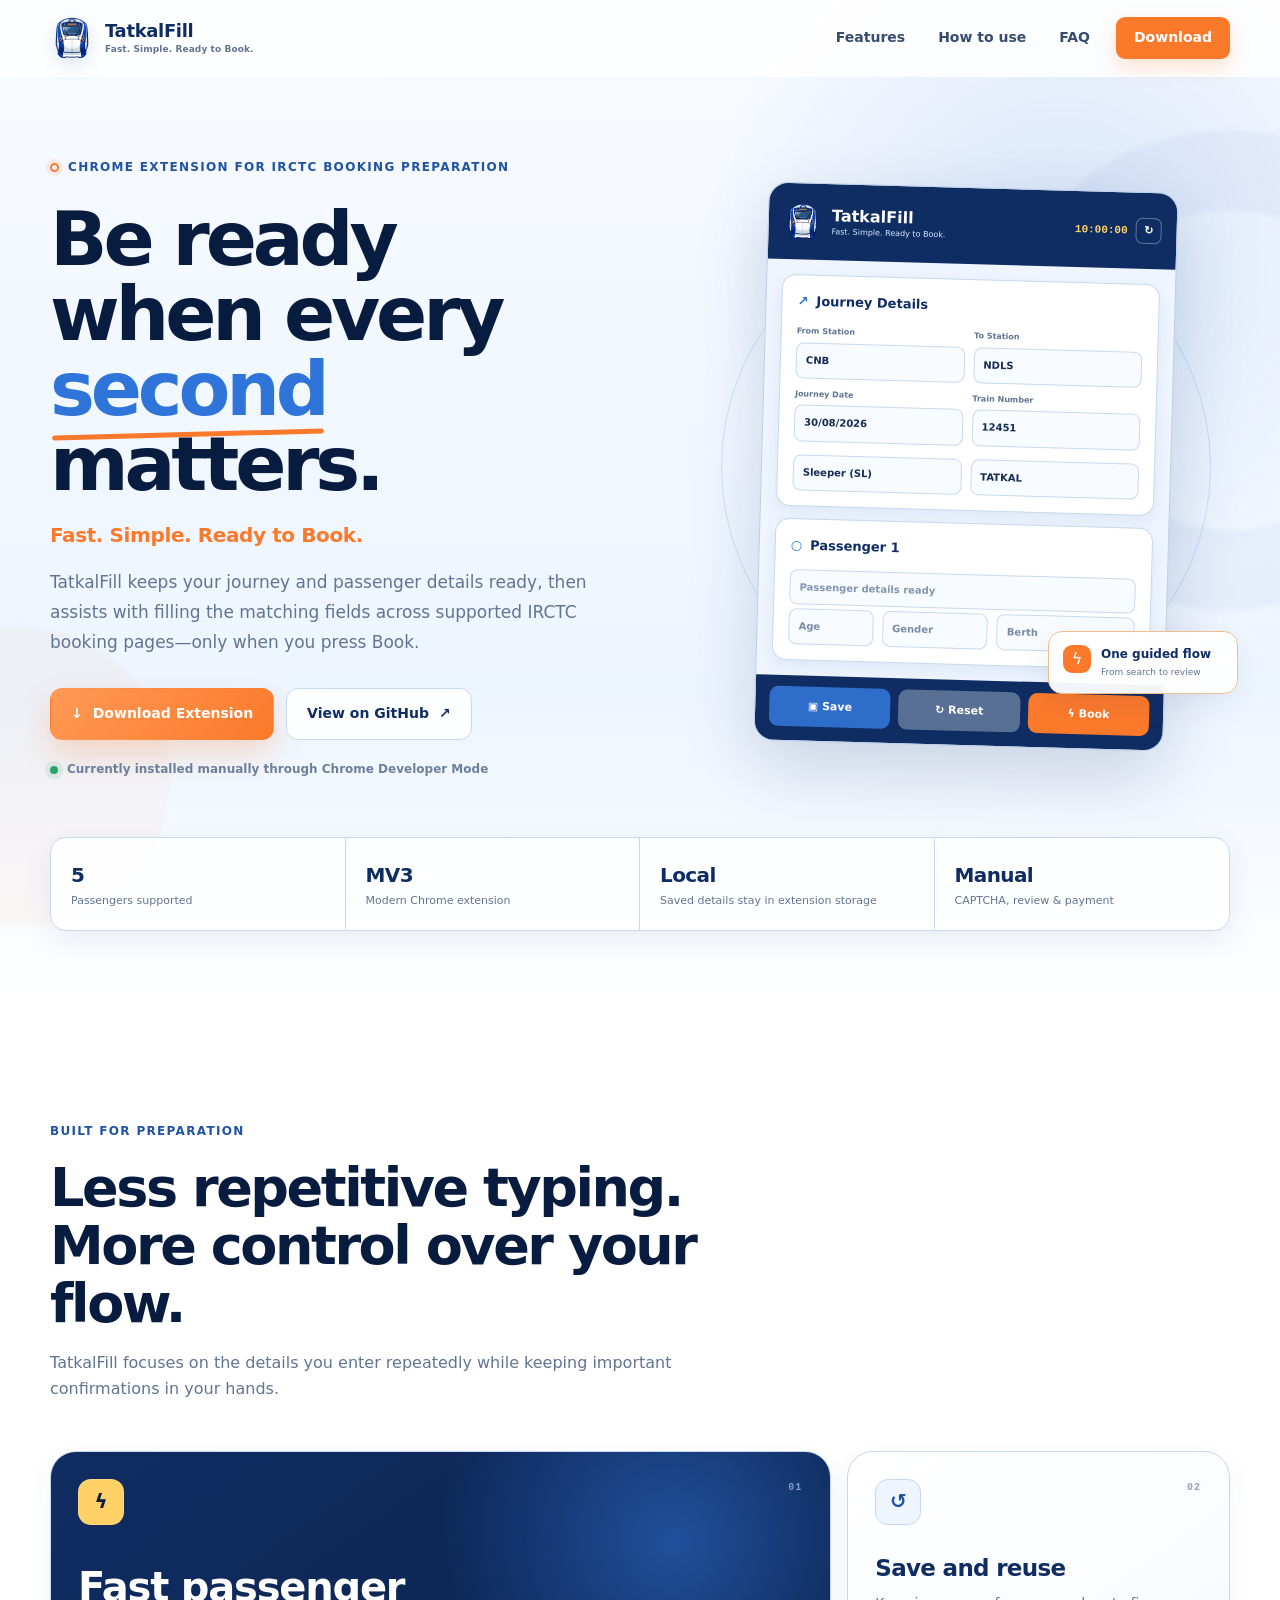
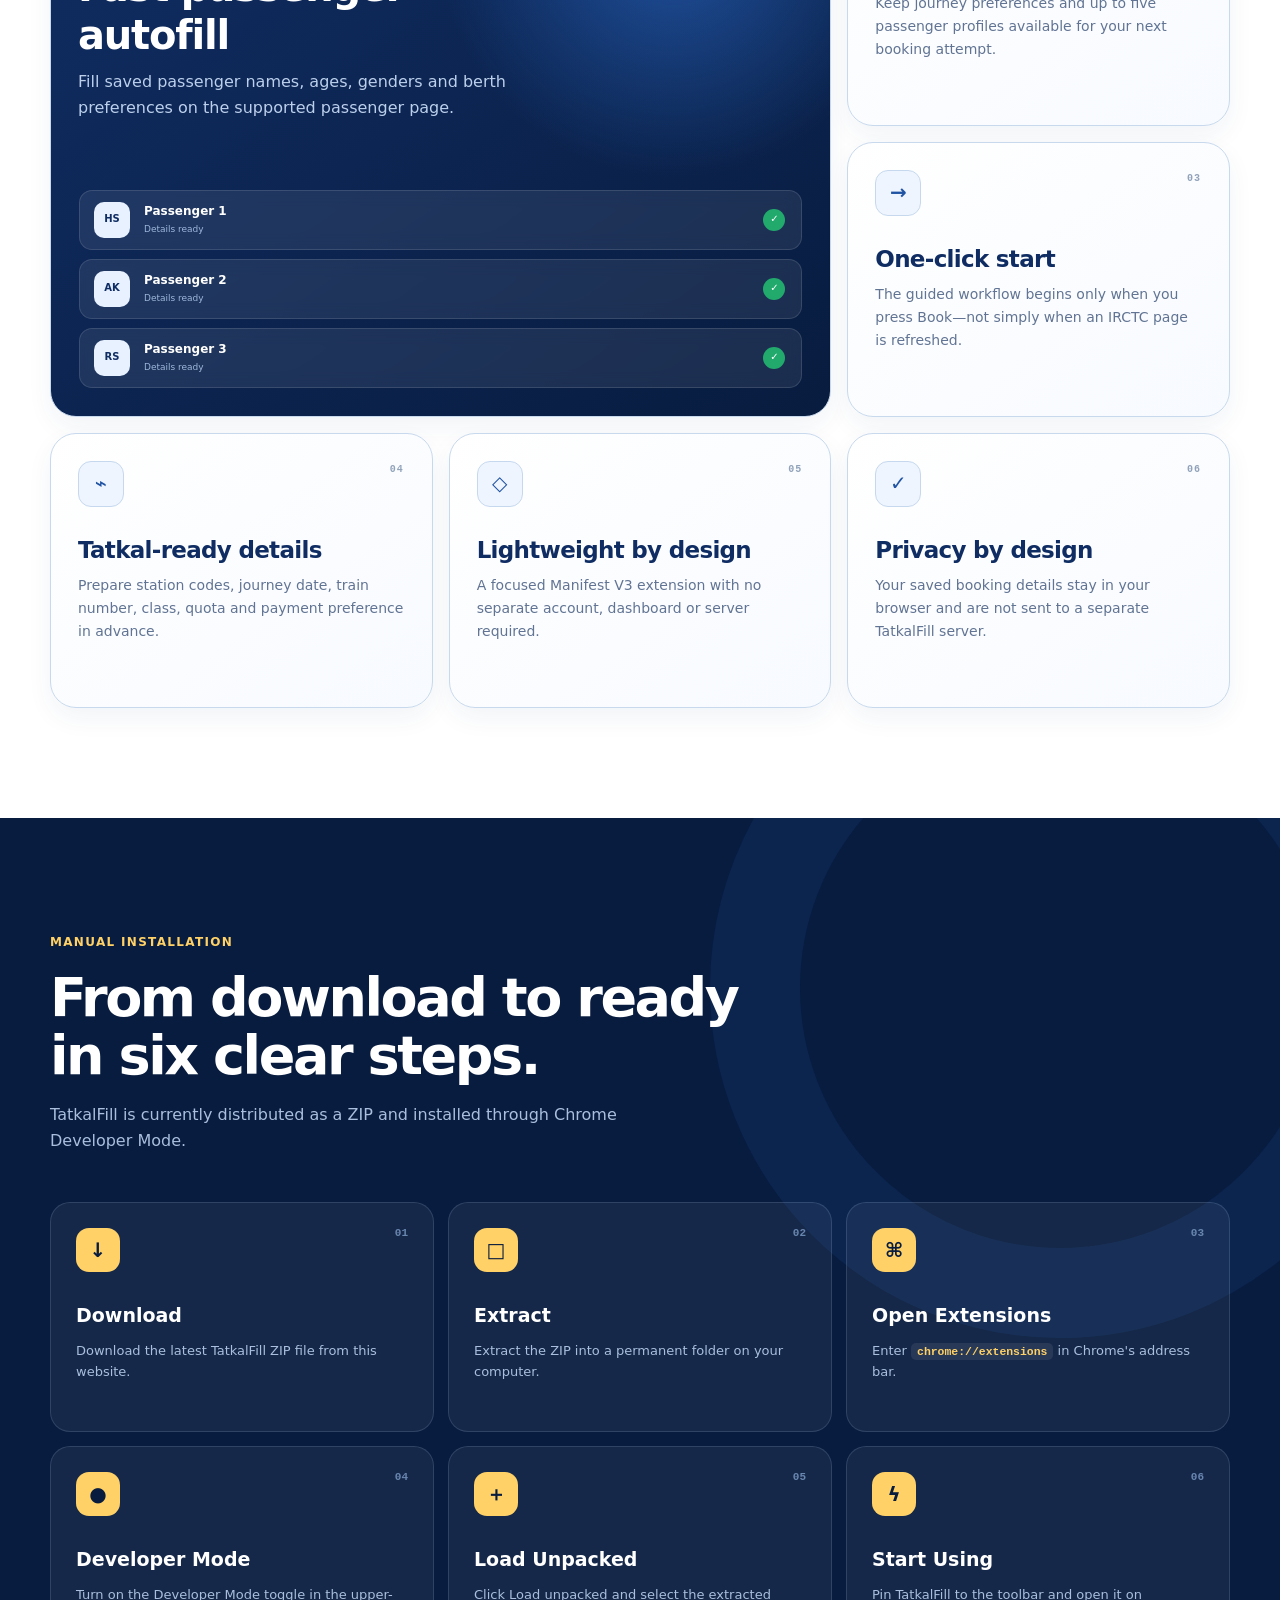
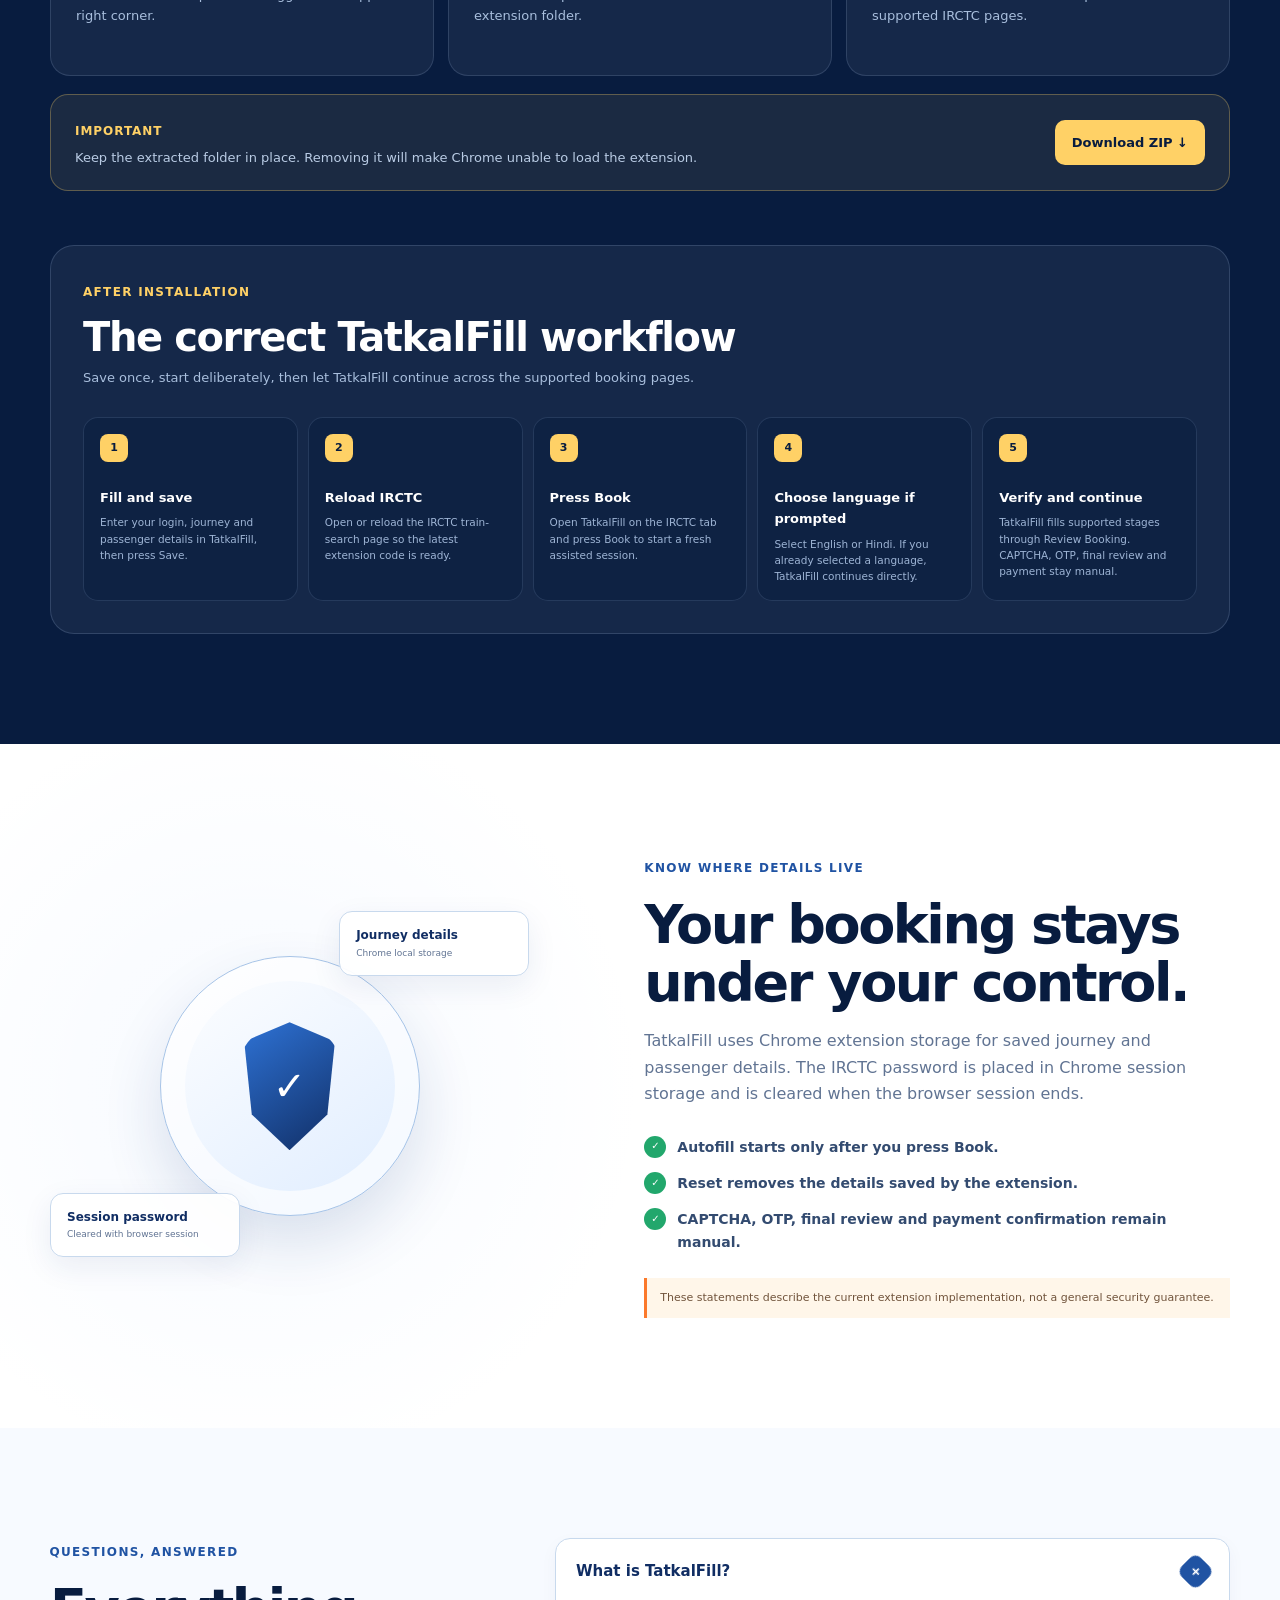
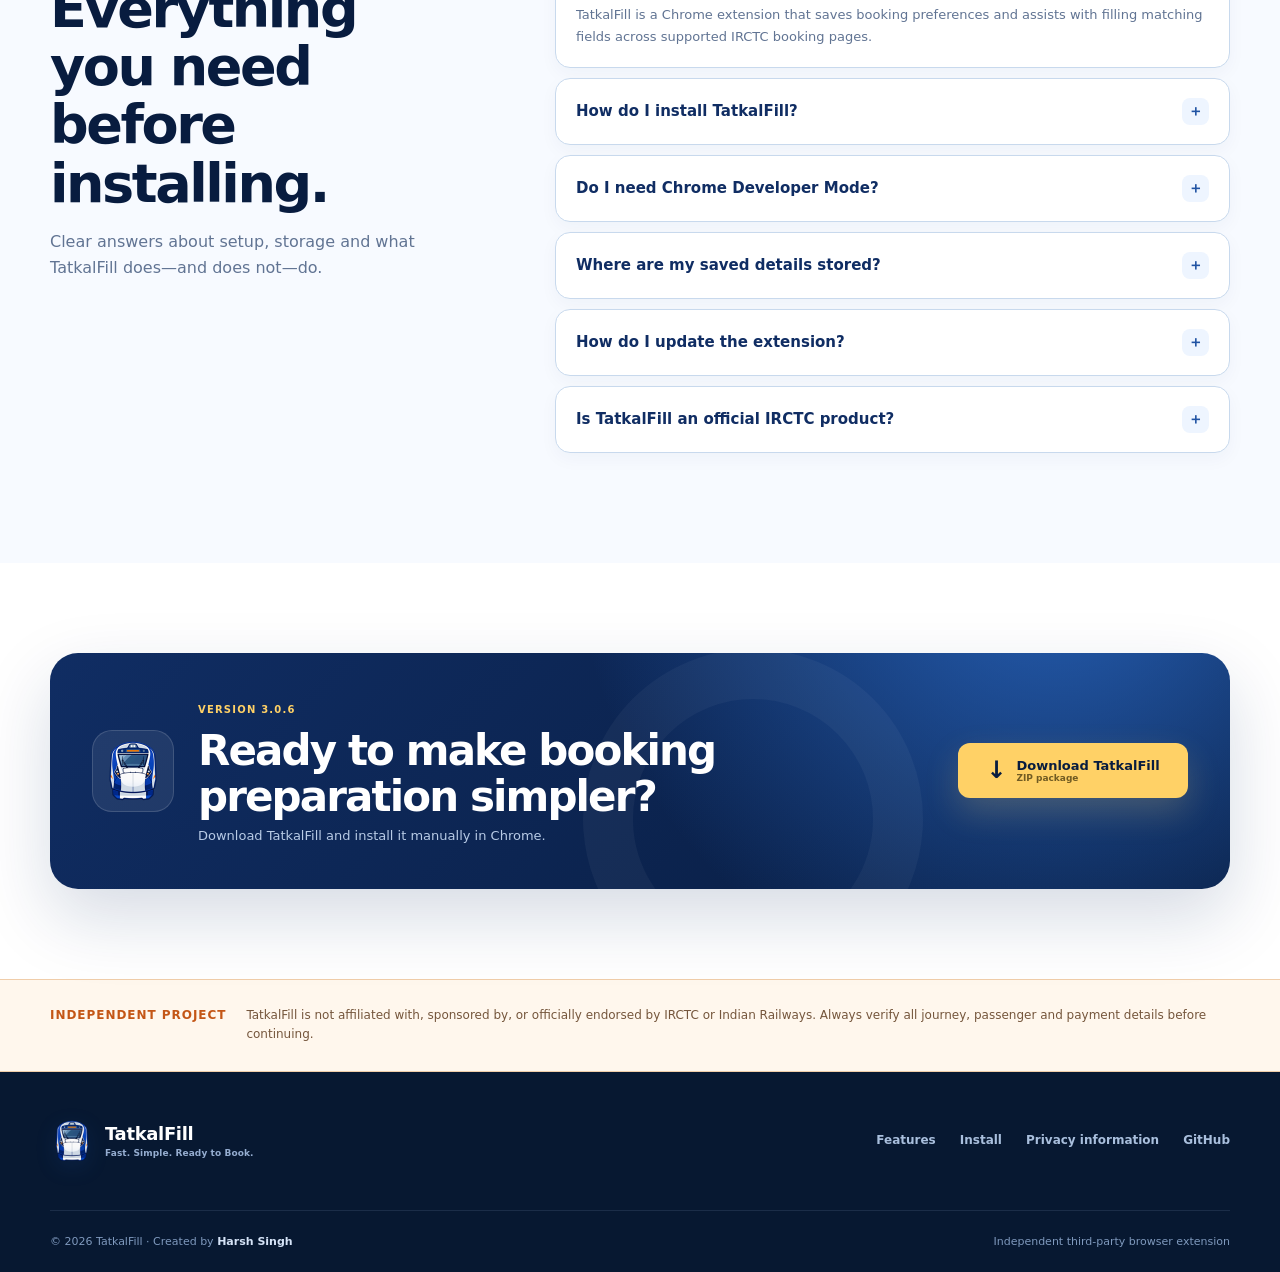
==== website/index.html @ 5751bbc4 "feat: add privacy feature card" ====
<!doctype html>
<html lang="en">
  <head>
    <meta charset="UTF-8" />
    <meta name="viewport" content="width=device-width, initial-scale=1" />
    <meta name="theme-color" content="#17366f" />
    <meta
      name="description"
      content="TatkalFill helps you save and autofill IRCTC journey and passenger details through a guided browser workflow."
    />
    <meta property="og:title" content="TatkalFill — Fast. Simple. Ready to Book." />
    <meta
      property="og:description"
      content="A lightweight Chrome extension for faster IRCTC Tatkal booking preparation."
    />
    <meta property="og:type" content="website" />
    <title>TatkalFill — Fast. Simple. Ready to Book.</title>
    <link rel="icon" type="image/png" href="./images/logo.png" />
    <script>document.documentElement.classList.add("js");</script>
    <link rel="stylesheet" href="./css/style.css" />
    <script src="./js/script.js" defer></script>
  </head>
  <body>
    <a class="skip-link" href="#main-content">Skip to content</a>

    <header class="site-header" data-header>
      <div class="container nav-shell">
        <a class="brand" href="#top" aria-label="TatkalFill home">
          <img src="./images/logo.png" alt="" width="44" height="44" />
          <span class="brand-copy">
            <strong>TatkalFill</strong>
            <small>Fast. Simple. Ready to Book.</small>
          </span>
        </a>

        <button
          class="menu-toggle"
          type="button"
          aria-label="Open navigation"
          aria-expanded="false"
          aria-controls="primary-nav"
          data-menu-toggle
        >
          <span></span><span></span><span></span>
        </button>

        <nav id="primary-nav" class="primary-nav" aria-label="Primary navigation" data-nav>
          <a href="#features">Features</a>
          <a href="#how-to-use">How to use</a>
          <a href="#faq">FAQ</a>
          <a class="nav-download" href="./downloads/TatkalFill.zip" download>Download</a>
        </nav>
      </div>
    </header>

    <main id="main-content">
      <section class="hero" id="top">
        <div class="hero-glow hero-glow-one" aria-hidden="true"></div>
        <div class="hero-glow hero-glow-two" aria-hidden="true"></div>
        <div class="container hero-grid">
          <div class="hero-copy reveal">
            <div class="eyebrow"><span></span> Chrome extension for IRCTC booking preparation</div>
            <h1>Be ready when every <em>second</em> matters.</h1>
            <p class="hero-tagline">Fast. Simple. Ready to Book.</p>
            <p class="hero-description">
              TatkalFill keeps your journey and passenger details ready, then assists with filling the
              matching fields across supported IRCTC booking pages—only when you press Book.
            </p>
            <div class="hero-actions">
              <a class="button button-primary" href="./downloads/TatkalFill.zip" download>
                <span aria-hidden="true">↓</span> Download Extension
              </a>
              <a
                class="button button-secondary"
                href="https://github.com/harsh-hsy/tatkalfill"
                target="_blank"
                rel="noopener noreferrer"
              >
                View on GitHub <span aria-hidden="true">↗</span>
              </a>
            </div>
            <div class="hero-note">
              <span class="status-dot" aria-hidden="true"></span>
              Currently installed manually through Chrome Developer Mode
            </div>
          </div>

          <div class="product-stage reveal reveal-delay" aria-label="TatkalFill extension preview">
            <div class="orbit orbit-one" aria-hidden="true"></div>
            <div class="orbit orbit-two" aria-hidden="true"></div>
            <div class="extension-window">
              <div class="extension-topbar">
                <div class="extension-brand">
                  <img src="./images/logo.png" alt="" width="38" height="38" />
                  <span><strong>TatkalFill</strong><small>Fast. Simple. Ready to Book.</small></span>
                </div>
                <div class="extension-time">10:00:00 <span>↻</span></div>
              </div>
              <div class="extension-body">
                <div class="preview-card">
                  <div class="preview-heading"><span>↗</span> Journey Details</div>
                  <div class="preview-grid">
                    <label>From Station <b>CNB</b></label>
                    <label>To Station <b>NDLS</b></label>
                    <label>Journey Date <b>30/08/2026</b></label>
                    <label>Train Number <b>12451</b></label>
                  </div>
                  <div class="preview-pills"><span>Sleeper (SL)</span><span>TATKAL</span></div>
                </div>
                <div class="preview-card passenger-preview">
                  <div class="preview-heading"><span>○</span> Passenger 1</div>
                  <div class="passenger-name">Passenger details ready</div>
                  <div class="passenger-options"><span>Age</span><span>Gender</span><span>Berth</span></div>
                </div>
              </div>
              <div class="extension-footer">
                <button type="button" tabindex="-1">▣ Save</button>
                <button type="button" tabindex="-1">↻ Reset</button>
                <button class="book-preview" type="button" tabindex="-1">ϟ Book</button>
              </div>
            </div>
            <div class="speed-chip"><span>ϟ</span><strong>One guided flow</strong><small>From search to review</small></div>
          </div>
        </div>

        <div class="container trust-row reveal" aria-label="Product highlights">
          <div><strong>5</strong><span>Passengers supported</span></div>
          <div><strong>MV3</strong><span>Modern Chrome extension</span></div>
          <div><strong>Local</strong><span>Saved details stay in extension storage</span></div>
          <div><strong>Manual</strong><span>CAPTCHA, review &amp; payment</span></div>
        </div>
      </section>

      <section class="section features" id="features">
        <div class="container">
          <div class="section-heading reveal">
            <span class="section-kicker">Built for preparation</span>
            <h2>Less repetitive typing.<br />More control over your flow.</h2>
            <p>TatkalFill focuses on the details you enter repeatedly while keeping important confirmations in your hands.</p>
          </div>

          <div class="feature-grid">
            <article class="feature-card feature-card-large reveal">
              <div class="feature-icon">ϟ</div>
              <span class="feature-number">01</span>
              <h3>Fast passenger autofill</h3>
              <p>Fill saved passenger names, ages, genders and berth preferences on the supported passenger page.</p>
              <div class="passenger-stack" aria-hidden="true">
                <div><span>HS</span><p><b>Passenger 1</b><small>Details ready</small></p><i>✓</i></div>
                <div><span>AK</span><p><b>Passenger 2</b><small>Details ready</small></p><i>✓</i></div>
                <div><span>RS</span><p><b>Passenger 3</b><small>Details ready</small></p><i>✓</i></div>
              </div>
            </article>

            <article class="feature-card reveal">
              <div class="feature-icon">↺</div>
              <span class="feature-number">02</span>
              <h3>Save and reuse</h3>
              <p>Keep journey preferences and up to five passenger profiles available for your next booking attempt.</p>
            </article>

            <article class="feature-card reveal">
              <div class="feature-icon">→</div>
              <span class="feature-number">03</span>
              <h3>One-click start</h3>
              <p>The guided workflow begins only when you press Book—not simply when an IRCTC page is refreshed.</p>
            </article>

            <article class="feature-card reveal">
              <div class="feature-icon">⌁</div>
              <span class="feature-number">04</span>
              <h3>Tatkal-ready details</h3>
              <p>Prepare station codes, journey date, train number, class, quota and payment preference in advance.</p>
            </article>

            <article class="feature-card reveal">
              <div class="feature-icon">◇</div>
              <span class="feature-number">05</span>
              <h3>Lightweight by design</h3>
              <p>A focused Manifest V3 extension with no separate account, dashboard or server required.</p>
            </article>

            <article class="feature-card reveal">
              <div class="feature-icon">✓</div>
              <span class="feature-number">06</span>
              <h3>Privacy by design</h3>
              <p>Your saved booking details stay in your browser and are not sent to a separate TatkalFill server.</p>
            </article>
          </div>
        </div>
      </section>

      <section class="section steps-section" id="how-to-use">
        <div class="container">
          <div class="section-heading section-heading-light reveal">
            <span class="section-kicker">Manual installation</span>
            <h2>From download to ready<br />in six clear steps.</h2>
            <p>TatkalFill is currently distributed as a ZIP and installed through Chrome Developer Mode.</p>
          </div>

          <ol class="steps-grid">
            <li class="step-card reveal">
              <span>01</span><div class="step-symbol">↓</div><h3>Download</h3>
              <p>Download the latest TatkalFill ZIP file from this website.</p>
            </li>
            <li class="step-card reveal">
              <span>02</span><div class="step-symbol">□</div><h3>Extract</h3>
              <p>Extract the ZIP into a permanent folder on your computer.</p>
            </li>
            <li class="step-card reveal">
              <span>03</span><div class="step-symbol">⌘</div><h3>Open Extensions</h3>
              <p>Enter <code>chrome://extensions</code> in Chrome's address bar.</p>
            </li>
            <li class="step-card reveal">
              <span>04</span><div class="step-symbol">●</div><h3>Developer Mode</h3>
              <p>Turn on the Developer Mode toggle in the upper-right corner.</p>
            </li>
            <li class="step-card reveal">
              <span>05</span><div class="step-symbol">＋</div><h3>Load Unpacked</h3>
              <p>Click Load unpacked and select the extracted extension folder.</p>
            </li>
            <li class="step-card reveal">
              <span>06</span><div class="step-symbol">ϟ</div><h3>Start Using</h3>
              <p>Pin TatkalFill to the toolbar and open it on supported IRCTC pages.</p>
            </li>
          </ol>

          <div class="install-callout reveal">
            <div><strong>Important</strong><p>Keep the extracted folder in place. Removing it will make Chrome unable to load the extension.</p></div>
            <a href="./downloads/TatkalFill.zip" download>Download ZIP <span>↓</span></a>
          </div>

          <div class="use-workflow reveal">
            <div class="use-workflow-heading">
              <span class="section-kicker">After installation</span>
              <h3>The correct TatkalFill workflow</h3>
              <p>Save once, start deliberately, then let TatkalFill continue across the supported booking pages.</p>
            </div>
            <ol>
              <li><span>1</span><div><b>Fill and save</b><p>Enter your login, journey and passenger details in TatkalFill, then press Save.</p></div></li>
              <li><span>2</span><div><b>Reload IRCTC</b><p>Open or reload the IRCTC train-search page so the latest extension code is ready.</p></div></li>
              <li><span>3</span><div><b>Press Book</b><p>Open TatkalFill on the IRCTC tab and press Book to start a fresh assisted session.</p></div></li>
              <li><span>4</span><div><b>Choose language if prompted</b><p>Select English or Hindi. If you already selected a language, TatkalFill continues directly.</p></div></li>
              <li><span>5</span><div><b>Verify and continue</b><p>TatkalFill fills supported stages through Review Booking. CAPTCHA, OTP, final review and payment stay manual.</p></div></li>
            </ol>
          </div>
        </div>
      </section>

      <section class="section control-section" id="privacy">
        <div class="container control-grid">
          <div class="control-visual reveal" aria-hidden="true">
            <div class="shield-ring"><span>✓</span></div>
            <div class="storage-card storage-card-one"><b>Journey details</b><small>Chrome local storage</small></div>
            <div class="storage-card storage-card-two"><b>Session password</b><small>Cleared with browser session</small></div>
          </div>
          <div class="control-copy reveal">
            <span class="section-kicker">Know where details live</span>
            <h2>Your booking stays under your control.</h2>
            <p>
              TatkalFill uses Chrome extension storage for saved journey and passenger details. The IRCTC password is
              placed in Chrome session storage and is cleared when the browser session ends.
            </p>
            <ul>
              <li><span>✓</span> Autofill starts only after you press Book.</li>
              <li><span>✓</span> Reset removes the details saved by the extension.</li>
              <li><span>✓</span> CAPTCHA, OTP, final review and payment confirmation remain manual.</li>
            </ul>
            <p class="implementation-note">These statements describe the current extension implementation, not a general security guarantee.</p>
          </div>
        </div>
      </section>

      <section class="section faq-section" id="faq">
        <div class="container faq-grid">
          <div class="section-heading reveal">
            <span class="section-kicker">Questions, answered</span>
            <h2>Everything you need before installing.</h2>
            <p>Clear answers about setup, storage and what TatkalFill does—and does not—do.</p>
          </div>

          <div class="faq-list reveal">
            <details open>
              <summary>What is TatkalFill?<span>＋</span></summary>
              <p>TatkalFill is a Chrome extension that saves booking preferences and assists with filling matching fields across supported IRCTC booking pages.</p>
            </details>
            <details>
              <summary>How do I install TatkalFill?<span>＋</span></summary>
              <p>Download and extract the ZIP, open <code>chrome://extensions</code>, enable Developer Mode, choose Load unpacked and select the extracted extension folder.</p>
            </details>
            <details>
              <summary>Do I need Chrome Developer Mode?<span>＋</span></summary>
              <p>Yes. This release is installed manually and currently requires Chrome Developer Mode.</p>
            </details>
            <details>
              <summary>Where are my saved details stored?<span>＋</span></summary>
              <p>Journey and passenger information is saved using Chrome's local extension storage. The password is kept in Chrome session storage and cleared when the browser session ends.</p>
            </details>
            <details>
              <summary>How do I update the extension?<span>＋</span></summary>
              <p>Download and extract the newest ZIP over a fresh folder, then use the Reload button for TatkalFill on <code>chrome://extensions</code>. Confirm your saved details before booking.</p>
            </details>
            <details>
              <summary>Is TatkalFill an official IRCTC product?<span>＋</span></summary>
              <p>No. TatkalFill is an independent third-party extension and is not affiliated with or officially endorsed by IRCTC.</p>
            </details>
          </div>
        </div>
      </section>

      <section class="download-section" id="download">
        <div class="container download-card reveal">
          <div class="download-copy">
            <img src="./images/logo.png" alt="TatkalFill train icon" width="72" height="72" />
            <div><span>Version 3.0.6</span><h2>Ready to make booking preparation simpler?</h2><p>Download TatkalFill and install it manually in Chrome.</p></div>
          </div>
          <a class="button button-download" href="./downloads/TatkalFill.zip" download>
            <span aria-hidden="true">↓</span><span><b>Download TatkalFill</b><small>ZIP package</small></span>
          </a>
        </div>
      </section>

      <section class="disclaimer" aria-label="Product disclaimer">
        <div class="container">
          <strong>Independent project</strong>
          <p>TatkalFill is not affiliated with, sponsored by, or officially endorsed by IRCTC or Indian Railways. Always verify all journey, passenger and payment details before continuing.</p>
        </div>
      </section>
    </main>

    <footer class="site-footer">
      <div class="container footer-main">
        <a class="brand footer-brand" href="#top" aria-label="TatkalFill home">
          <img src="./images/logo.png" alt="" width="42" height="42" />
          <span class="brand-copy"><strong>TatkalFill</strong><small>Fast. Simple. Ready to Book.</small></span>
        </a>
        <nav aria-label="Footer navigation">
          <a href="#features">Features</a>
          <a href="#how-to-use">Install</a>
          <a href="#privacy">Privacy information</a>
          <a href="https://github.com/harsh-hsy/tatkalfill" target="_blank" rel="noopener noreferrer">GitHub</a>
        </nav>
      </div>
      <div class="container footer-bottom">
        <p>© <span data-year>2026</span> TatkalFill · Created by <a href="https://harsh-hsy.onrender.com/" target="_blank" rel="noopener noreferrer">Harsh Singh</a></p>
        <p>Independent third-party browser extension</p>
      </div>
    </footer>
  </body>
</html>
---- website/css/style.css ----
:root {
  color-scheme: light;
  --navy: #102d63;
  --navy-deep: #081c3f;
  --blue: #2053a3;
  --blue-bright: #2f74d8;
  --sky: #eef5ff;
  --sky-strong: #dcecff;
  --orange: #fb792b;
  --orange-light: #ff9a55;
  --gold: #ffd166;
  --ink: #142b52;
  --muted: #617493;
  --line: #c8d9ed;
  --white: #fff;
  --surface: #f7faff;
  --shadow-sm: 0 10px 30px rgba(20, 54, 111, 0.08);
  --shadow-lg: 0 28px 70px rgba(13, 43, 96, 0.17);
  --radius-md: 16px;
  --radius-lg: 26px;
  --container: 1180px;
}

* {
  box-sizing: border-box;
}

html {
  scroll-behavior: smooth;
}

body {
  margin: 0;
  color: var(--ink);
  background: var(--white);
  font-family: Inter, ui-sans-serif, system-ui, -apple-system, BlinkMacSystemFont, "Segoe UI", sans-serif;
  font-size: 16px;
  line-height: 1.65;
  -webkit-font-smoothing: antialiased;
}

body.menu-open {
  overflow: hidden;
}

img {
  display: block;
  max-width: 100%;
}

a {
  color: inherit;
  text-decoration: none;
}

button,
a {
  -webkit-tap-highlight-color: transparent;
}

button,
input,
select {
  font: inherit;
}

.container {
  width: min(calc(100% - 40px), var(--container));
  margin-inline: auto;
}

.skip-link {
  position: fixed;
  top: 10px;
  left: 10px;
  z-index: 999;
  padding: 10px 14px;
  border-radius: 8px;
  color: var(--white);
  background: var(--navy);
  transform: translateY(-160%);
}

.skip-link:focus {
  transform: translateY(0);
}

.site-header {
  position: fixed;
  inset: 0 0 auto;
  z-index: 50;
  border-bottom: 1px solid transparent;
  background: rgba(255, 255, 255, 0.86);
  backdrop-filter: blur(18px);
  transition: border-color 180ms ease, box-shadow 180ms ease, background 180ms ease;
}

.site-header.scrolled {
  border-color: rgba(196, 214, 236, 0.85);
  background: rgba(255, 255, 255, 0.96);
  box-shadow: 0 8px 28px rgba(13, 43, 96, 0.08);
}

.nav-shell {
  min-height: 76px;
  display: flex;
  align-items: center;
  justify-content: space-between;
  gap: 30px;
}

.brand {
  display: inline-flex;
  align-items: center;
  gap: 11px;
  min-width: 0;
}

.brand img {
  width: 44px;
  height: 44px;
  object-fit: contain;
  filter: drop-shadow(0 6px 10px rgba(26, 82, 165, 0.16));
}

.brand-copy {
  display: grid;
  line-height: 1.1;
}

.brand-copy strong {
  color: var(--navy);
  font-size: 18px;
  letter-spacing: -0.35px;
}

.brand-copy small {
  margin-top: 5px;
  color: var(--muted);
  font-size: 9px;
  font-weight: 650;
  letter-spacing: 0.1px;
}

.primary-nav {
  display: flex;
  align-items: center;
  gap: 7px;
}

.primary-nav a {
  padding: 9px 13px;
  border-radius: 9px;
  color: #354c70;
  font-size: 14px;
  font-weight: 650;
  transition: color 160ms ease, background 160ms ease, transform 160ms ease;
}

.primary-nav a:hover,
.primary-nav a:focus-visible {
  color: var(--blue);
  background: var(--sky);
}

.primary-nav .nav-download {
  margin-left: 6px;
  padding-inline: 18px;
  color: var(--white);
  background: var(--orange);
  box-shadow: 0 8px 20px rgba(251, 121, 43, 0.22);
}

.primary-nav .nav-download:hover,
.primary-nav .nav-download:focus-visible {
  color: var(--white);
  background: #ef6d1d;
  transform: translateY(-1px);
}

.menu-toggle {
  display: none;
  width: 42px;
  height: 42px;
  padding: 0;
  border: 1px solid var(--line);
  border-radius: 10px;
  background: var(--white);
  cursor: pointer;
}

.menu-toggle span {
  display: block;
  width: 18px;
  height: 2px;
  margin: 4px auto;
  border-radius: 3px;
  background: var(--navy);
  transition: transform 180ms ease, opacity 180ms ease;
}

.hero {
  position: relative;
  overflow: hidden;
  padding: 154px 0 76px;
  background:
    radial-gradient(circle at 83% 24%, rgba(47, 116, 216, 0.15), transparent 27%),
    linear-gradient(180deg, #f8fbff 0%, #edf5ff 69%, #fff 100%);
}

.hero::before {
  content: "";
  position: absolute;
  inset: 76px 0 auto;
  height: 1px;
  background: linear-gradient(90deg, transparent, rgba(47, 116, 216, 0.2), transparent);
}

.hero-glow {
  position: absolute;
  border-radius: 50%;
  pointer-events: none;
  filter: blur(2px);
}

.hero-glow-one {
  top: 130px;
  right: -190px;
  width: 480px;
  height: 480px;
  border: 80px solid rgba(32, 83, 163, 0.045);
}

.hero-glow-two {
  left: -130px;
  bottom: 80px;
  width: 300px;
  height: 300px;
  background: rgba(251, 121, 43, 0.045);
}

.hero-grid {
  position: relative;
  z-index: 2;
  display: grid;
  grid-template-columns: minmax(0, 1.02fr) minmax(410px, 0.98fr);
  align-items: center;
  gap: clamp(54px, 8vw, 104px);
}

.eyebrow,
.section-kicker {
  display: inline-flex;
  align-items: center;
  gap: 9px;
  color: var(--blue);
  font-size: 12px;
  font-weight: 800;
  letter-spacing: 0.11em;
  text-transform: uppercase;
}

.eyebrow span {
  width: 9px;
  height: 9px;
  border: 2px solid var(--orange);
  border-radius: 50%;
  box-shadow: 0 0 0 4px rgba(251, 121, 43, 0.12);
}

.hero h1 {
  max-width: 680px;
  margin: 22px 0 8px;
  color: var(--navy-deep);
  font-size: clamp(48px, 5.9vw, 76px);
  line-height: 0.99;
  letter-spacing: -0.055em;
}

.hero h1 em {
  position: relative;
  color: var(--blue-bright);
  font-style: normal;
}

.hero h1 em::after {
  content: "";
  position: absolute;
  right: 2px;
  bottom: -4px;
  left: 2px;
  height: 5px;
  border-radius: 10px;
  background: var(--orange);
  transform: rotate(-1.5deg);
}

.hero-tagline {
  margin: 18px 0 0;
  color: var(--orange);
  font-size: 20px;
  font-weight: 800;
  letter-spacing: -0.02em;
}

.hero-description {
  max-width: 630px;
  margin: 16px 0 0;
  color: var(--muted);
  font-size: 17px;
  line-height: 1.75;
}

.hero-actions {
  display: flex;
  flex-wrap: wrap;
  gap: 12px;
  margin-top: 30px;
}

.button {
  min-height: 52px;
  display: inline-flex;
  align-items: center;
  justify-content: center;
  gap: 10px;
  padding: 12px 20px;
  border: 1px solid transparent;
  border-radius: 12px;
  font-size: 14px;
  font-weight: 780;
  line-height: 1.2;
  transition: transform 160ms ease, box-shadow 160ms ease, background 160ms ease, border-color 160ms ease;
}

.button:hover,
.button:focus-visible {
  transform: translateY(-2px);
}

.button-primary {
  color: var(--white);
  background: linear-gradient(135deg, var(--orange-light), var(--orange));
  box-shadow: 0 14px 30px rgba(251, 121, 43, 0.24);
}

.button-primary:hover,
.button-primary:focus-visible {
  box-shadow: 0 18px 34px rgba(251, 121, 43, 0.33);
}

.button-secondary {
  border-color: var(--line);
  color: var(--navy);
  background: rgba(255, 255, 255, 0.86);
}

.button-secondary:hover,
.button-secondary:focus-visible {
  border-color: #8eb1dc;
  box-shadow: var(--shadow-sm);
}

.hero-note {
  display: flex;
  align-items: center;
  gap: 9px;
  margin-top: 20px;
  color: #6d7f9b;
  font-size: 12px;
  font-weight: 600;
}

.status-dot {
  width: 8px;
  height: 8px;
  border-radius: 50%;
  background: #23a56b;
  box-shadow: 0 0 0 5px rgba(35, 165, 107, 0.11);
}

.product-stage {
  position: relative;
  min-height: 560px;
  display: grid;
  place-items: center;
}

.orbit {
  position: absolute;
  border: 1px solid rgba(47, 116, 216, 0.18);
  border-radius: 50%;
}

.orbit-one {
  width: 490px;
  height: 490px;
}

.orbit-two {
  width: 390px;
  height: 390px;
  border-style: dashed;
  animation: spin 34s linear infinite;
}

.extension-window {
  position: relative;
  z-index: 2;
  width: min(100%, 410px);
  overflow: hidden;
  border: 1px solid #bcd0e9;
  border-radius: 20px;
  background: #eef5ff;
  box-shadow: var(--shadow-lg);
  transform: rotate(1.6deg);
  transition: transform 260ms ease;
}

.product-stage:hover .extension-window {
  transform: rotate(0deg) translateY(-4px);
}

.extension-topbar {
  min-height: 76px;
  padding: 13px 15px;
  display: flex;
  align-items: center;
  justify-content: space-between;
  color: var(--white);
  background: var(--navy);
}

.extension-brand {
  display: flex;
  align-items: center;
  gap: 10px;
}

.extension-brand img {
  width: 38px;
  height: 38px;
  object-fit: contain;
}

.extension-brand span {
  display: grid;
  line-height: 1.1;
}

.extension-brand strong {
  font-size: 16px;
}

.extension-brand small {
  margin-top: 4px;
  color: #d8e8ff;
  font-size: 8px;
}

.extension-time {
  display: flex;
  align-items: center;
  gap: 8px;
  color: var(--gold);
  font: 750 11px/1 ui-monospace, SFMono-Regular, Menlo, monospace;
}

.extension-time span {
  width: 26px;
  height: 26px;
  display: grid;
  place-items: center;
  border: 1px solid rgba(255, 255, 255, 0.34);
  border-radius: 7px;
  color: var(--white);
}

.extension-body {
  padding: 15px;
}

.preview-card {
  margin-bottom: 12px;
  padding: 15px;
  border: 1px solid #c7d9ed;
  border-radius: 14px;
  background: var(--white);
  box-shadow: 0 6px 16px rgba(20, 54, 111, 0.07);
}

.preview-heading {
  display: flex;
  align-items: center;
  gap: 8px;
  margin-bottom: 13px;
  color: var(--navy);
  font-size: 13px;
  font-weight: 800;
}

.preview-heading span {
  color: var(--blue-bright);
}

.preview-grid {
  display: grid;
  grid-template-columns: 1fr 1fr;
  gap: 9px;
}

.preview-grid label {
  color: var(--muted);
  font-size: 8px;
  font-weight: 700;
}

.preview-grid b,
.preview-pills span,
.passenger-name,
.passenger-options span {
  display: block;
  margin-top: 4px;
  padding: 9px;
  border: 1px solid var(--line);
  border-radius: 8px;
  color: var(--ink);
  background: #f8fbff;
  font-size: 10px;
  font-weight: 650;
}

.preview-pills {
  display: grid;
  grid-template-columns: 1fr 1fr;
  gap: 9px;
  margin-top: 9px;
}

.passenger-preview {
  margin-bottom: 0;
}

.passenger-name {
  height: 35px;
  color: #8395ae;
}

.passenger-options {
  display: grid;
  grid-template-columns: 0.8fr 1fr 1.3fr;
  gap: 9px;
}

.passenger-options span {
  color: #788ba7;
}

.extension-footer {
  padding: 11px 14px 14px;
  display: grid;
  grid-template-columns: repeat(3, 1fr);
  gap: 8px;
  background: var(--navy);
}

.extension-footer button {
  min-height: 40px;
  border: 0;
  border-radius: 9px;
  color: var(--white);
  background: #2f6dca;
  font-size: 11px;
  font-weight: 750;
}

.extension-footer button:nth-child(2) {
  background: #587094;
}

.extension-footer .book-preview {
  background: var(--orange);
}

.speed-chip {
  position: absolute;
  right: -8px;
  bottom: 53px;
  z-index: 3;
  min-width: 190px;
  padding: 13px 16px 13px 52px;
  border: 1px solid #f0bd8d;
  border-radius: 14px;
  background: rgba(255, 255, 255, 0.95);
  box-shadow: var(--shadow-sm);
}

.speed-chip > span {
  position: absolute;
  top: 13px;
  left: 14px;
  width: 28px;
  height: 28px;
  display: grid;
  place-items: center;
  border-radius: 9px;
  color: var(--white);
  background: var(--orange);
}

.speed-chip strong,
.speed-chip small {
  display: block;
}

.speed-chip strong {
  color: var(--navy);
  font-size: 12px;
}

.speed-chip small {
  color: var(--muted);
  font-size: 9px;
}

.trust-row {
  position: relative;
  z-index: 2;
  margin-top: 58px;
  display: grid;
  grid-template-columns: repeat(4, 1fr);
  overflow: hidden;
  border: 1px solid var(--line);
  border-radius: var(--radius-md);
  background: rgba(255, 255, 255, 0.85);
  box-shadow: var(--shadow-sm);
}

.trust-row div {
  min-height: 92px;
  padding: 20px;
  display: grid;
  align-content: center;
  border-right: 1px solid var(--line);
}

.trust-row div:last-child {
  border: 0;
}

.trust-row strong,
.trust-row span {
  display: block;
}

.trust-row strong {
  color: var(--navy);
  font-size: 20px;
  letter-spacing: -0.03em;
}

.trust-row span {
  color: var(--muted);
  font-size: 11px;
}

.section {
  padding: 110px 0;
}

.section-heading {
  max-width: 720px;
  margin-bottom: 48px;
}

.section-heading h2,
.control-copy h2,
.download-copy h2 {
  margin: 15px 0 16px;
  color: var(--navy-deep);
  font-size: clamp(36px, 4.5vw, 54px);
  line-height: 1.08;
  letter-spacing: -0.045em;
}

.section-heading > p,
.control-copy > p {
  max-width: 640px;
  margin: 0;
  color: var(--muted);
  font-size: 16px;
}

.features {
  background: var(--white);
}

.feature-grid {
  display: grid;
  grid-template-columns: repeat(3, 1fr);
  gap: 16px;
}

.feature-card {
  position: relative;
  min-height: 275px;
  padding: 27px;
  overflow: hidden;
  border: 1px solid var(--line);
  border-radius: var(--radius-lg);
  background: linear-gradient(145deg, #fff, #f7faff);
  box-shadow: 0 10px 26px rgba(22, 60, 119, 0.06);
  transition: transform 200ms ease, border-color 200ms ease, box-shadow 200ms ease;
}

.feature-card:hover {
  border-color: #9bb9dd;
  box-shadow: 0 20px 42px rgba(22, 60, 119, 0.11);
  transform: translateY(-5px);
}

.feature-card-large {
  grid-column: span 2;
  grid-row: span 2;
  min-height: 566px;
  color: var(--white);
  background:
    radial-gradient(circle at 80% 16%, rgba(47, 116, 216, 0.55), transparent 30%),
    linear-gradient(145deg, var(--navy), var(--navy-deep));
}

.feature-icon {
  width: 46px;
  height: 46px;
  display: grid;
  place-items: center;
  border: 1px solid #c6d8ee;
  border-radius: 13px;
  color: var(--blue);
  background: var(--sky);
  font-size: 20px;
  font-weight: 800;
}

.feature-card-large .feature-icon {
  border-color: rgba(255, 255, 255, 0.14);
  color: var(--navy-deep);
  background: var(--gold);
}

.feature-number {
  position: absolute;
  top: 31px;
  right: 28px;
  color: #91a2ba;
  font: 750 10px/1 ui-monospace, SFMono-Regular, Menlo, monospace;
  letter-spacing: 0.1em;
}

.feature-card-large .feature-number {
  color: #7d9cc8;
}

.feature-card h3 {
  margin: 30px 0 10px;
  color: var(--navy);
  font-size: 23px;
  line-height: 1.2;
  letter-spacing: -0.03em;
}

.feature-card-large h3 {
  max-width: 430px;
  margin-top: 38px;
  color: var(--white);
  font-size: 40px;
}

.feature-card > p {
  margin: 0;
  color: var(--muted);
  font-size: 14px;
}

.feature-card-large > p {
  max-width: 520px;
  color: #bcd0ec;
  font-size: 16px;
}

.passenger-stack {
  position: absolute;
  right: 28px;
  bottom: 28px;
  left: 28px;
  display: grid;
  gap: 9px;
}

.passenger-stack > div {
  padding: 11px 14px;
  display: grid;
  grid-template-columns: 38px 1fr 24px;
  align-items: center;
  gap: 12px;
  border: 1px solid rgba(255, 255, 255, 0.12);
  border-radius: 13px;
  background: rgba(255, 255, 255, 0.08);
  backdrop-filter: blur(8px);
}

.passenger-stack > div > span {
  width: 36px;
  height: 36px;
  display: grid;
  place-items: center;
  border-radius: 10px;
  color: var(--navy);
  background: #e7f1ff;
  font-size: 10px;
  font-weight: 800;
}

.passenger-stack p {
  margin: 0;
  display: grid;
}

.passenger-stack b {
  font-size: 12px;
}

.passenger-stack small {
  color: #9fb8db;
  font-size: 9px;
}

.passenger-stack i {
  width: 22px;
  height: 22px;
  display: grid;
  place-items: center;
  border-radius: 50%;
  color: var(--white);
  background: #22aa6d;
  font-size: 10px;
  font-style: normal;
}

.steps-section {
  position: relative;
  overflow: hidden;
  color: var(--white);
  background: var(--navy-deep);
}

.steps-section::before {
  content: "";
  position: absolute;
  top: -180px;
  right: -130px;
  width: 520px;
  height: 520px;
  border: 90px solid rgba(47, 116, 216, 0.1);
  border-radius: 50%;
}

.section-heading-light {
  position: relative;
  z-index: 1;
}

.section-heading-light .section-kicker {
  color: var(--gold);
}

.section-heading-light h2 {
  color: var(--white);
}

.section-heading-light > p {
  color: #a9bfdd;
}

.steps-grid {
  position: relative;
  z-index: 1;
  margin: 0;
  padding: 0;
  display: grid;
  grid-template-columns: repeat(3, 1fr);
  gap: 14px;
  list-style: none;
}

.step-card {
  position: relative;
  min-height: 230px;
  padding: 25px;
  border: 1px solid rgba(177, 205, 241, 0.16);
  border-radius: 20px;
  background: rgba(255, 255, 255, 0.055);
  transition: border-color 180ms ease, background 180ms ease, transform 180ms ease;
}

.step-card:hover {
  border-color: rgba(255, 209, 102, 0.38);
  background: rgba(255, 255, 255, 0.085);
  transform: translateY(-4px);
}

.step-card > span {
  position: absolute;
  top: 25px;
  right: 25px;
  color: #6986af;
  font: 750 11px/1 ui-monospace, SFMono-Regular, Menlo, monospace;
}

.step-symbol {
  width: 44px;
  height: 44px;
  display: grid;
  place-items: center;
  border-radius: 13px;
  color: var(--navy-deep);
  background: var(--gold);
  font-size: 20px;
  font-weight: 900;
}

.step-card h3 {
  margin: 28px 0 8px;
  font-size: 19px;
}

.step-card p {
  margin: 0;
  color: #a9bfdd;
  font-size: 13px;
}

.step-card code,
.faq-list code {
  padding: 2px 6px;
  border-radius: 5px;
  color: var(--gold);
  background: rgba(255, 255, 255, 0.08);
  font: 600 0.88em/1.4 ui-monospace, SFMono-Regular, Menlo, monospace;
}

.faq-list code {
  color: var(--blue);
  background: var(--sky);
}

.install-callout {
  position: relative;
  z-index: 1;
  margin-top: 18px;
  padding: 22px 24px;
  display: flex;
  align-items: center;
  justify-content: space-between;
  gap: 24px;
  border: 1px solid rgba(255, 209, 102, 0.3);
  border-radius: 18px;
  background: rgba(255, 209, 102, 0.08);
}

.install-callout strong {
  color: var(--gold);
  font-size: 12px;
  letter-spacing: 0.08em;
  text-transform: uppercase;
}

.install-callout p {
  margin: 3px 0 0;
  color: #bacce5;
  font-size: 13px;
}

.install-callout a {
  flex: 0 0 auto;
  padding: 12px 17px;
  border-radius: 10px;
  color: var(--navy-deep);
  background: var(--gold);
  font-size: 13px;
  font-weight: 800;
}

.use-workflow {
  position: relative;
  z-index: 1;
  margin-top: 54px;
  padding: 32px;
  border: 1px solid rgba(177, 205, 241, 0.18);
  border-radius: 24px;
  background: rgba(255, 255, 255, 0.055);
}

.use-workflow-heading {
  max-width: 660px;
  margin-bottom: 28px;
}

.use-workflow-heading .section-kicker {
  color: var(--gold);
}

.use-workflow-heading h3 {
  margin: 10px 0 8px;
  font-size: clamp(28px, 3.6vw, 40px);
  line-height: 1.12;
  letter-spacing: -0.035em;
}

.use-workflow-heading p {
  margin: 0;
  color: #a9bfdd;
  font-size: 13px;
}

.use-workflow ol {
  margin: 0;
  padding: 0;
  display: grid;
  grid-template-columns: repeat(5, 1fr);
  gap: 10px;
  list-style: none;
}

.use-workflow li {
  min-width: 0;
  padding: 16px;
  border: 1px solid rgba(177, 205, 241, 0.14);
  border-radius: 15px;
  background: rgba(8, 28, 63, 0.5);
}

.use-workflow li > span {
  width: 28px;
  height: 28px;
  display: grid;
  place-items: center;
  margin-bottom: 25px;
  border-radius: 8px;
  color: var(--navy-deep);
  background: var(--gold);
  font-size: 11px;
  font-weight: 850;
}

.use-workflow b {
  display: block;
  font-size: 13px;
}

.use-workflow li p {
  margin: 6px 0 0;
  color: #9eb5d5;
  font-size: 10.5px;
  line-height: 1.55;
}

.control-section {
  background:
    linear-gradient(rgba(255, 255, 255, 0.82), rgba(255, 255, 255, 0.82)),
    radial-gradient(circle at 20% 50%, #cee2ff, transparent 35%);
}

.control-grid {
  display: grid;
  grid-template-columns: 0.9fr 1.1fr;
  align-items: center;
  gap: clamp(50px, 9vw, 120px);
}

.control-visual {
  position: relative;
  min-height: 430px;
  display: grid;
  place-items: center;
}

.shield-ring {
  width: 260px;
  height: 260px;
  display: grid;
  place-items: center;
  border: 1px solid #a7c4e7;
  border-radius: 50%;
  background: linear-gradient(145deg, #fff, #deecff);
  box-shadow: 0 28px 60px rgba(25, 66, 125, 0.14), inset 0 0 0 24px rgba(255, 255, 255, 0.68);
}

.shield-ring span {
  width: 108px;
  height: 128px;
  display: grid;
  place-items: center;
  border-radius: 54px 54px 46px 46px;
  color: var(--white);
  background: linear-gradient(145deg, var(--blue-bright), var(--navy));
  clip-path: polygon(50% 0, 92% 15%, 85% 72%, 50% 100%, 15% 72%, 8% 15%);
  font-size: 40px;
  font-weight: 800;
}

.storage-card {
  position: absolute;
  min-width: 190px;
  padding: 14px 16px;
  border: 1px solid var(--line);
  border-radius: 13px;
  background: rgba(255, 255, 255, 0.94);
  box-shadow: var(--shadow-sm);
}

.storage-card b,
.storage-card small {
  display: block;
}

.storage-card b {
  color: var(--navy);
  font-size: 12px;
}

.storage-card small {
  color: var(--muted);
  font-size: 9px;
}

.storage-card-one {
  top: 40px;
  right: 0;
}

.storage-card-two {
  bottom: 44px;
  left: 0;
}

.control-copy h2 {
  max-width: 620px;
}

.control-copy ul {
  margin: 28px 0 0;
  padding: 0;
  display: grid;
  gap: 13px;
  list-style: none;
}

.control-copy li {
  display: flex;
  align-items: flex-start;
  gap: 11px;
  color: #334b70;
  font-size: 14px;
  font-weight: 650;
}

.control-copy li span {
  width: 22px;
  height: 22px;
  flex: 0 0 auto;
  display: grid;
  place-items: center;
  border-radius: 50%;
  color: var(--white);
  background: #22a76c;
  font-size: 10px;
}

.control-copy .implementation-note {
  margin-top: 24px;
  padding: 11px 13px;
  border-left: 3px solid var(--orange);
  color: #71543c;
  background: #fff6e9;
  font-size: 11px;
}

.faq-section {
  background: var(--surface);
}

.faq-grid {
  display: grid;
  grid-template-columns: 0.75fr 1.25fr;
  align-items: start;
  gap: clamp(50px, 8vw, 100px);
}

.faq-grid .section-heading {
  position: sticky;
  top: 120px;
  margin: 0;
}

.faq-list {
  display: grid;
  gap: 10px;
}

.faq-list details {
  border: 1px solid var(--line);
  border-radius: 15px;
  background: var(--white);
  box-shadow: 0 6px 18px rgba(20, 54, 111, 0.04);
}

.faq-list summary {
  padding: 19px 20px;
  display: flex;
  align-items: center;
  justify-content: space-between;
  gap: 20px;
  color: var(--navy);
  font-size: 15px;
  font-weight: 750;
  cursor: pointer;
  list-style: none;
}

.faq-list summary::-webkit-details-marker {
  display: none;
}

.faq-list summary span {
  width: 27px;
  height: 27px;
  flex: 0 0 auto;
  display: grid;
  place-items: center;
  border-radius: 8px;
  color: var(--blue);
  background: var(--sky);
  transition: transform 180ms ease, color 180ms ease, background 180ms ease;
}

.faq-list details[open] summary span {
  color: var(--white);
  background: var(--blue);
  transform: rotate(45deg);
}

.faq-list details p {
  margin: 0;
  padding: 0 20px 20px;
  color: var(--muted);
  font-size: 13px;
}

.download-section {
  padding: 90px 0;
  background: var(--white);
}

.download-card {
  position: relative;
  overflow: hidden;
  padding: 42px;
  display: flex;
  align-items: center;
  justify-content: space-between;
  gap: 40px;
  border-radius: 28px;
  color: var(--white);
  background:
    radial-gradient(circle at 85% -50%, rgba(47, 116, 216, 0.78), transparent 45%),
    linear-gradient(135deg, var(--navy), var(--navy-deep));
  box-shadow: var(--shadow-lg);
}

.download-card::after {
  content: "";
  position: absolute;
  right: 26%;
  bottom: -100px;
  width: 240px;
  height: 240px;
  border: 50px solid rgba(255, 255, 255, 0.04);
  border-radius: 50%;
}

.download-copy {
  position: relative;
  z-index: 1;
  display: flex;
  align-items: center;
  gap: 24px;
}

.download-copy img {
  width: 82px;
  height: 82px;
  padding: 8px;
  flex: 0 0 auto;
  object-fit: contain;
  border: 1px solid rgba(255, 255, 255, 0.14);
  border-radius: 20px;
  background: rgba(255, 255, 255, 0.08);
}

.download-copy span {
  color: var(--gold);
  font-size: 10px;
  font-weight: 800;
  letter-spacing: 0.12em;
  text-transform: uppercase;
}

.download-copy h2 {
  max-width: 620px;
  margin: 7px 0 6px;
  color: var(--white);
  font-size: clamp(28px, 3.4vw, 42px);
}

.download-copy p {
  margin: 0;
  color: #b8cbe6;
  font-size: 13px;
}

.button-download {
  position: relative;
  z-index: 1;
  flex: 0 0 auto;
  min-width: 230px;
  color: var(--navy-deep);
  background: var(--gold);
  box-shadow: 0 14px 34px rgba(255, 209, 102, 0.2);
}

.button-download > span:first-child {
  font-size: 24px;
}

.button-download > span:last-child {
  display: grid;
  text-align: left;
}

.button-download b {
  font-size: 13px;
}

.button-download small {
  color: #715b23;
  font-size: 9px;
}

.disclaimer {
  padding: 26px 0;
  border-block: 1px solid #f0cda9;
  background: #fff7ed;
}

.disclaimer .container {
  display: flex;
  align-items: flex-start;
  gap: 20px;
}

.disclaimer strong {
  flex: 0 0 auto;
  color: #c45616;
  font-size: 12px;
  letter-spacing: 0.08em;
  text-transform: uppercase;
}

.disclaimer p {
  margin: 0;
  color: #75563c;
  font-size: 12px;
}

.site-footer {
  color: var(--white);
  background: #071831;
}

.footer-main {
  min-height: 138px;
  display: flex;
  align-items: center;
  justify-content: space-between;
  gap: 30px;
}

.footer-brand .brand-copy strong {
  color: var(--white);
}

.footer-brand .brand-copy small {
  color: #95add0;
}

.footer-main nav {
  display: flex;
  flex-wrap: wrap;
  gap: 24px;
}

.footer-main nav a {
  color: #a9bfdd;
  font-size: 12px;
  font-weight: 650;
  transition: color 160ms ease;
}

.footer-main nav a:hover,
.footer-main nav a:focus-visible,
.footer-bottom a:hover,
.footer-bottom a:focus-visible {
  color: var(--gold);
}

.footer-bottom {
  min-height: 62px;
  padding-block: 16px;
  display: flex;
  align-items: center;
  justify-content: space-between;
  gap: 20px;
  border-top: 1px solid rgba(172, 199, 235, 0.12);
}

.footer-bottom p {
  margin: 0;
  color: #7f99bd;
  font-size: 11px;
}

.footer-bottom a {
  color: #d5e3f7;
  font-weight: 700;
}

:focus-visible {
  outline: 3px solid rgba(251, 121, 43, 0.6);
  outline-offset: 3px;
}

.js .reveal {
  opacity: 0;
  transform: translateY(24px);
  transition: opacity 600ms ease, transform 600ms cubic-bezier(0.22, 1, 0.36, 1);
}

.js .reveal-delay {
  transition-delay: 100ms;
}

.js .reveal.is-visible {
  opacity: 1;
  transform: translateY(0);
}

@keyframes spin {
  to { transform: rotate(360deg); }
}

@media (max-width: 980px) {
  .hero-grid {
    grid-template-columns: 1fr;
    text-align: center;
  }

  .hero-copy {
    display: grid;
    justify-items: center;
  }

  .hero-description {
    max-width: 720px;
  }

  .product-stage {
    min-height: 540px;
  }

  .trust-row {
    grid-template-columns: repeat(2, 1fr);
  }

  .trust-row div:nth-child(2) {
    border-right: 0;
  }

  .trust-row div:nth-child(-n + 2) {
    border-bottom: 1px solid var(--line);
  }

  .feature-grid {
    grid-template-columns: repeat(2, 1fr);
  }

  .feature-card-large {
    grid-column: span 2;
    grid-row: auto;
    min-height: 540px;
  }

  .feature-grid .feature-card:last-child {
    grid-column: span 2;
  }

  .steps-grid {
    grid-template-columns: repeat(2, 1fr);
  }

  .control-grid,
  .faq-grid {
    grid-template-columns: 1fr;
  }

  .use-workflow ol {
    grid-template-columns: repeat(3, 1fr);
  }

  .control-copy {
    order: -1;
  }

  .faq-grid .section-heading {
    position: static;
  }

  .download-card {
    align-items: flex-start;
    flex-direction: column;
  }
}

@media (max-width: 760px) {
  .container {
    width: min(calc(100% - 28px), var(--container));
  }

  .nav-shell {
    min-height: 68px;
  }

  .menu-toggle {
    display: block;
  }

  .menu-toggle[aria-expanded="true"] span:nth-child(1) {
    transform: translateY(6px) rotate(45deg);
  }

  .menu-toggle[aria-expanded="true"] span:nth-child(2) {
    opacity: 0;
  }

  .menu-toggle[aria-expanded="true"] span:nth-child(3) {
    transform: translateY(-6px) rotate(-45deg);
  }

  .primary-nav {
    position: fixed;
    top: 68px;
    right: 14px;
    left: 14px;
    padding: 14px;
    display: grid;
    gap: 4px;
    border: 1px solid var(--line);
    border-radius: 15px;
    background: var(--white);
    box-shadow: var(--shadow-lg);
    opacity: 0;
    visibility: hidden;
    transform: translateY(-10px);
    transition: opacity 180ms ease, visibility 180ms ease, transform 180ms ease;
  }

  .primary-nav.is-open {
    opacity: 1;
    visibility: visible;
    transform: translateY(0);
  }

  .primary-nav a {
    padding: 12px 14px;
  }

  .primary-nav .nav-download {
    margin: 5px 0 0;
    text-align: center;
  }

  .hero {
    padding-top: 120px;
  }

  .hero h1 {
    font-size: clamp(43px, 13vw, 62px);
  }

  .hero-description {
    font-size: 15px;
  }

  .product-stage {
    min-height: 510px;
  }

  .extension-window {
    width: min(94%, 410px);
  }

  .orbit-one {
    width: min(112vw, 470px);
    height: min(112vw, 470px);
  }

  .orbit-two {
    width: min(90vw, 380px);
    height: min(90vw, 380px);
  }

  .speed-chip {
    right: 0;
    bottom: 30px;
  }

  .section {
    padding: 82px 0;
  }

  .section-heading {
    margin-bottom: 34px;
  }

  .section-heading h2,
  .control-copy h2 {
    font-size: clamp(34px, 10vw, 46px);
  }

  .feature-grid,
  .steps-grid {
    grid-template-columns: 1fr;
  }

  .use-workflow {
    padding: 24px;
  }

  .use-workflow ol {
    grid-template-columns: 1fr 1fr;
  }

  .feature-card-large {
    grid-column: auto;
    min-height: 560px;
  }

  .feature-grid .feature-card:last-child {
    grid-column: auto;
  }

  .feature-card-large h3 {
    font-size: 33px;
  }

  .install-callout,
  .download-copy,
  .disclaimer .container,
  .footer-main,
  .footer-bottom {
    align-items: flex-start;
    flex-direction: column;
  }

  .control-visual {
    min-height: 390px;
    transform: scale(0.92);
  }

  .download-card {
    padding: 30px 24px;
  }

  .button-download {
    width: 100%;
  }

  .footer-main {
    padding-block: 36px;
  }

  .footer-main nav {
    gap: 14px 22px;
  }

  .footer-bottom {
    padding-block: 18px;
  }
}

@media (max-width: 480px) {
  .brand-copy small {
    display: none;
  }

  .hero-actions,
  .hero-actions .button {
    width: 100%;
  }

  .hero-note {
    max-width: 310px;
    text-align: left;
  }

  .product-stage {
    min-height: 465px;
  }

  .extension-window {
    transform: none;
  }

  .extension-body {
    padding: 11px;
  }

  .extension-topbar {
    padding-inline: 12px;
  }

  .extension-brand strong {
    font-size: 14px;
  }

  .speed-chip {
    min-width: 172px;
  }

  .trust-row {
    grid-template-columns: 1fr;
  }

  .trust-row div {
    border-right: 0;
    border-bottom: 1px solid var(--line);
  }

  .trust-row div:last-child {
    border: 0;
  }

  .feature-card,
  .step-card {
    padding: 22px;
  }

  .use-workflow ol {
    grid-template-columns: 1fr;
  }

  .use-workflow li {
    display: grid;
    grid-template-columns: 34px 1fr;
    gap: 12px;
  }

  .use-workflow li > span {
    margin: 0;
  }

  .passenger-stack {
    right: 20px;
    bottom: 20px;
    left: 20px;
  }

  .control-visual {
    margin-inline: -20px;
    transform: scale(0.82);
  }

  .storage-card-one {
    right: -8px;
  }

  .storage-card-two {
    left: -8px;
  }
}

@media (prefers-reduced-motion: reduce) {
  html {
    scroll-behavior: auto;
  }

  *,
  *::before,
  *::after {
    scroll-behavior: auto !important;
    animation-duration: 0.01ms !important;
    animation-iteration-count: 1 !important;
    transition-duration: 0.01ms !important;
  }

  .js .reveal {
    opacity: 1;
    transform: none;
  }
}
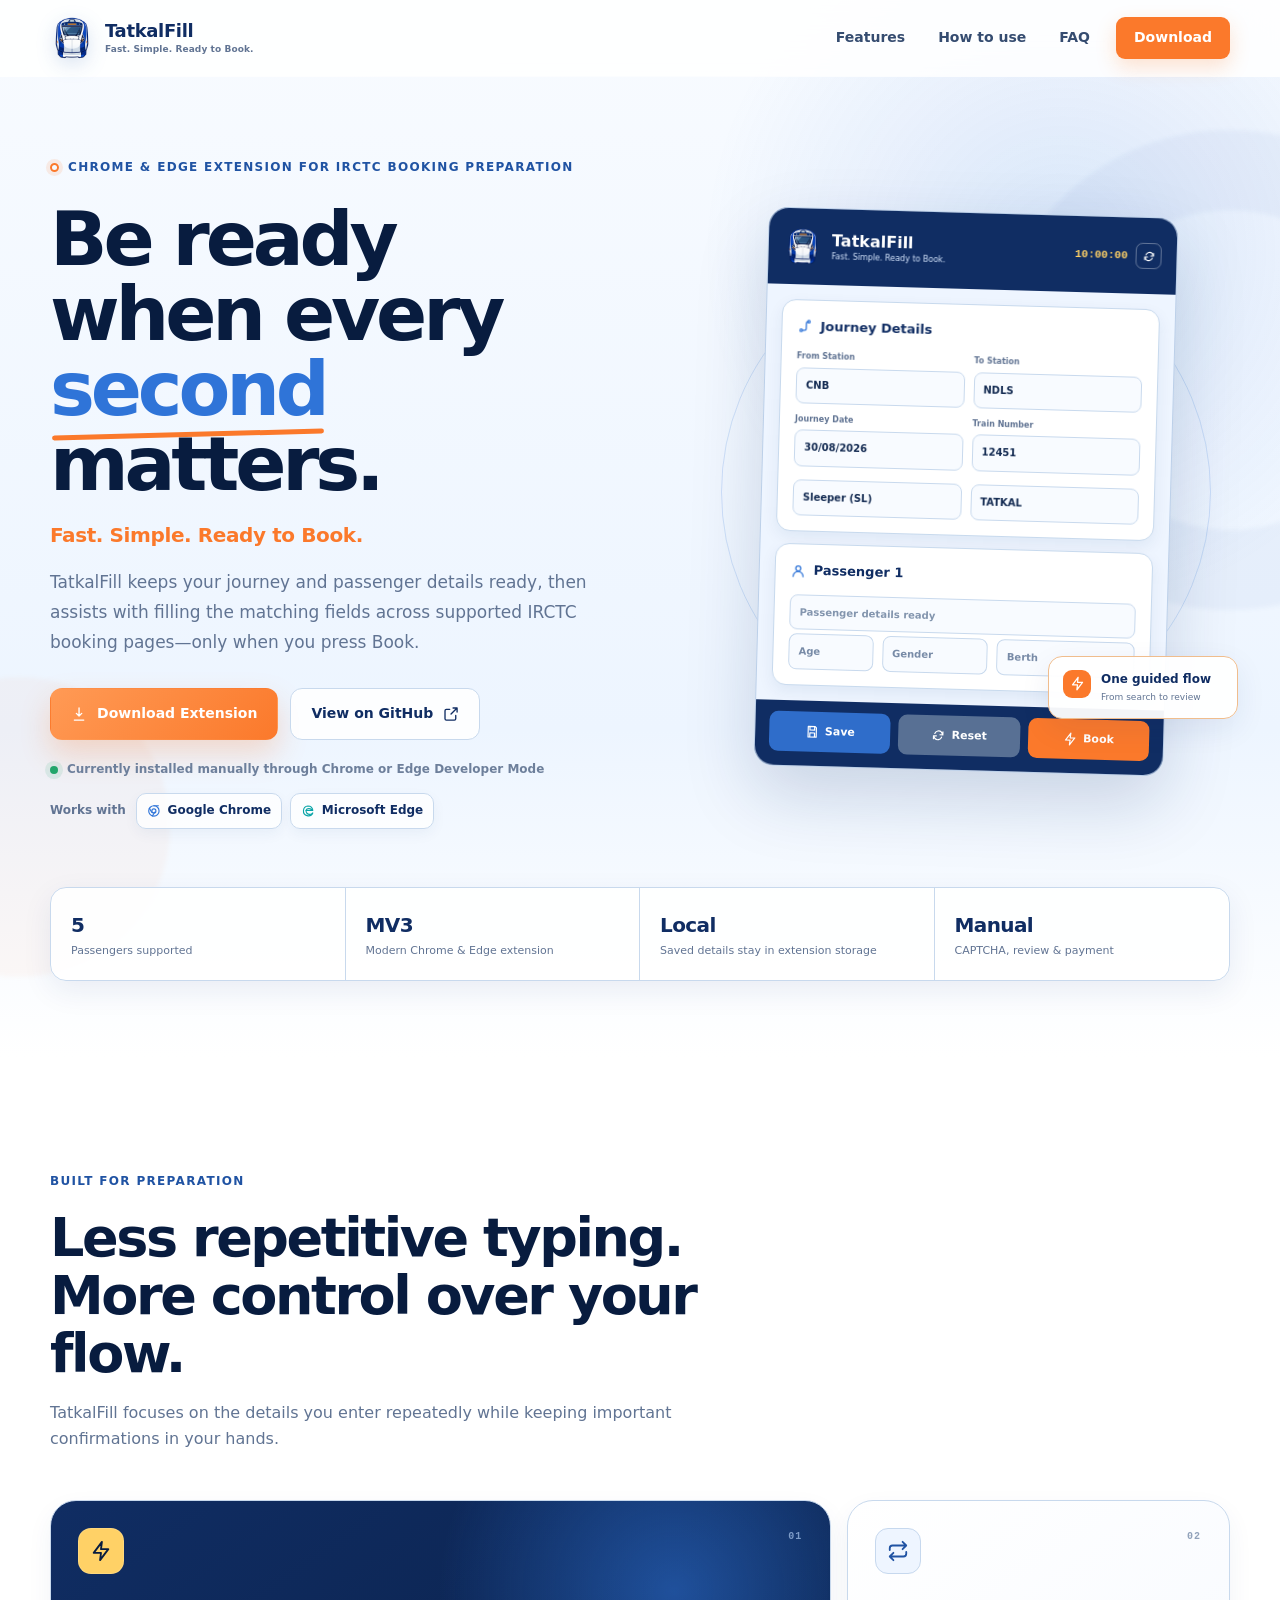
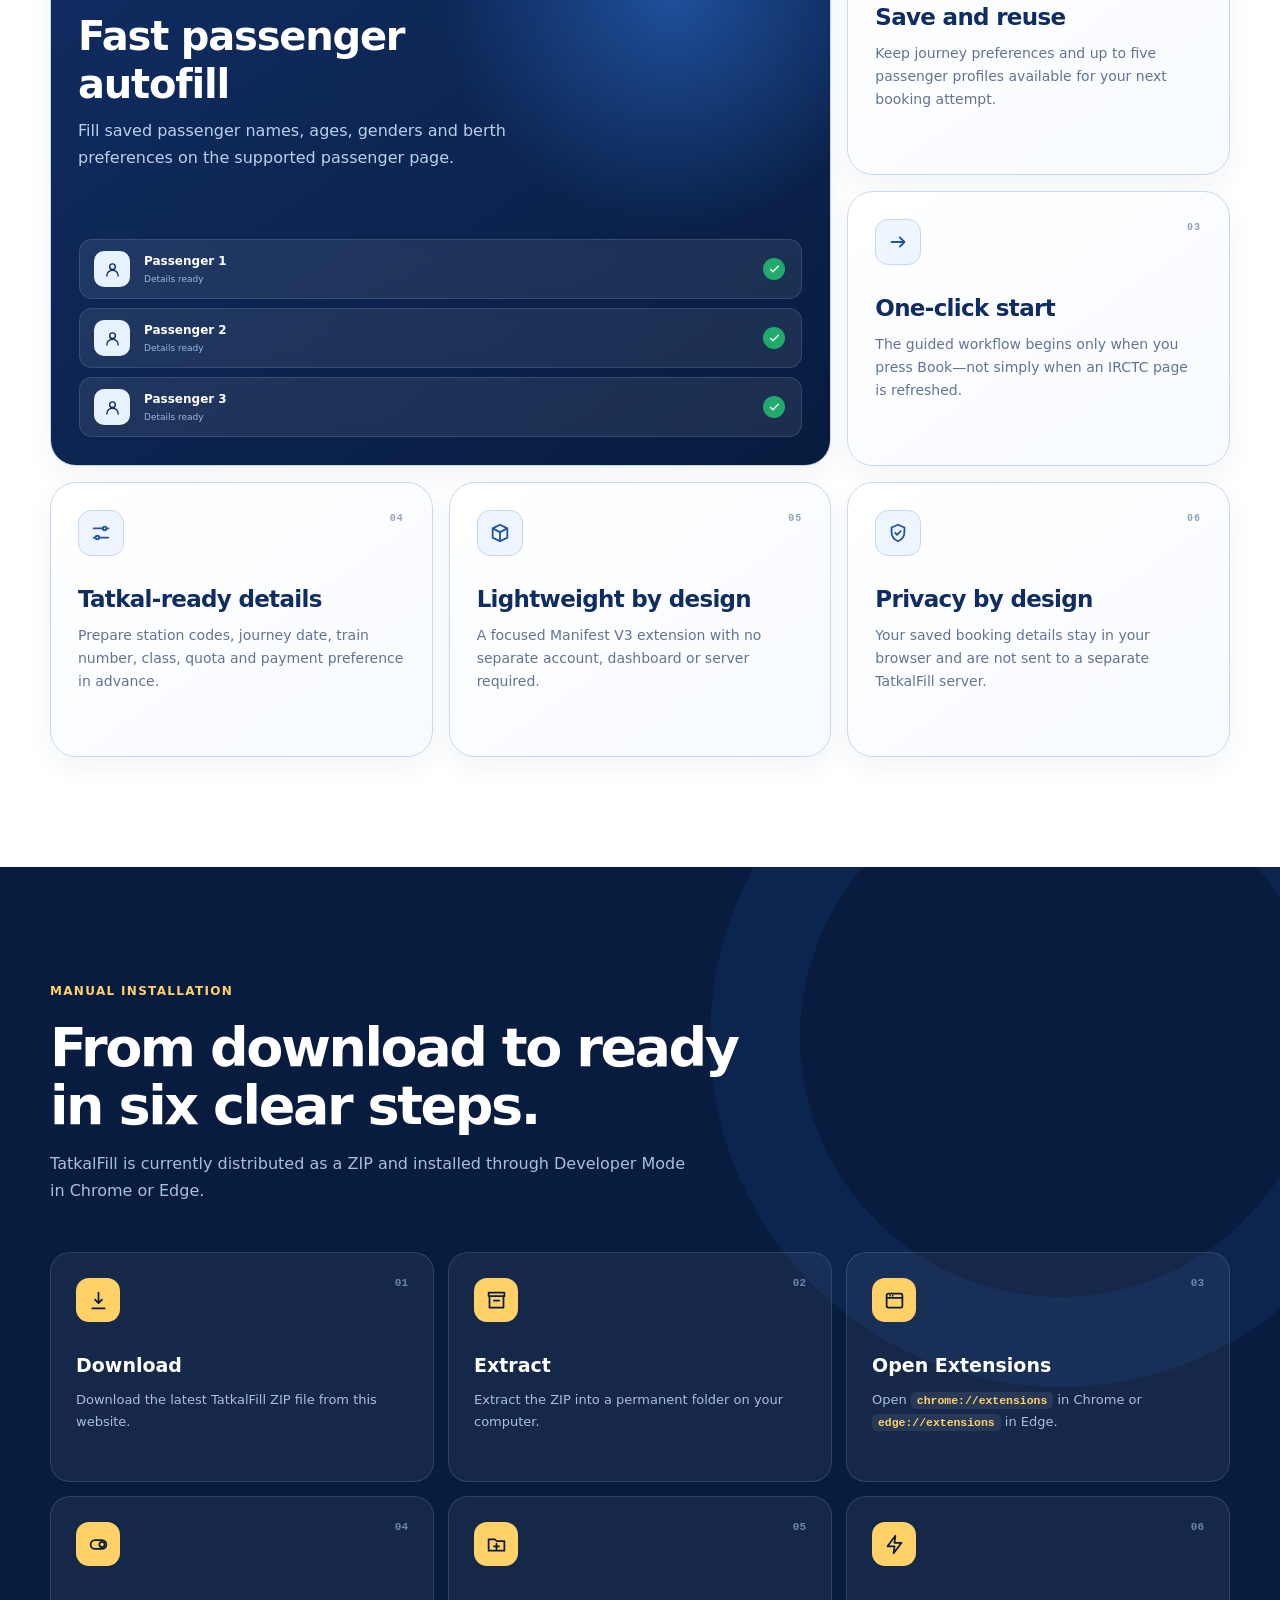
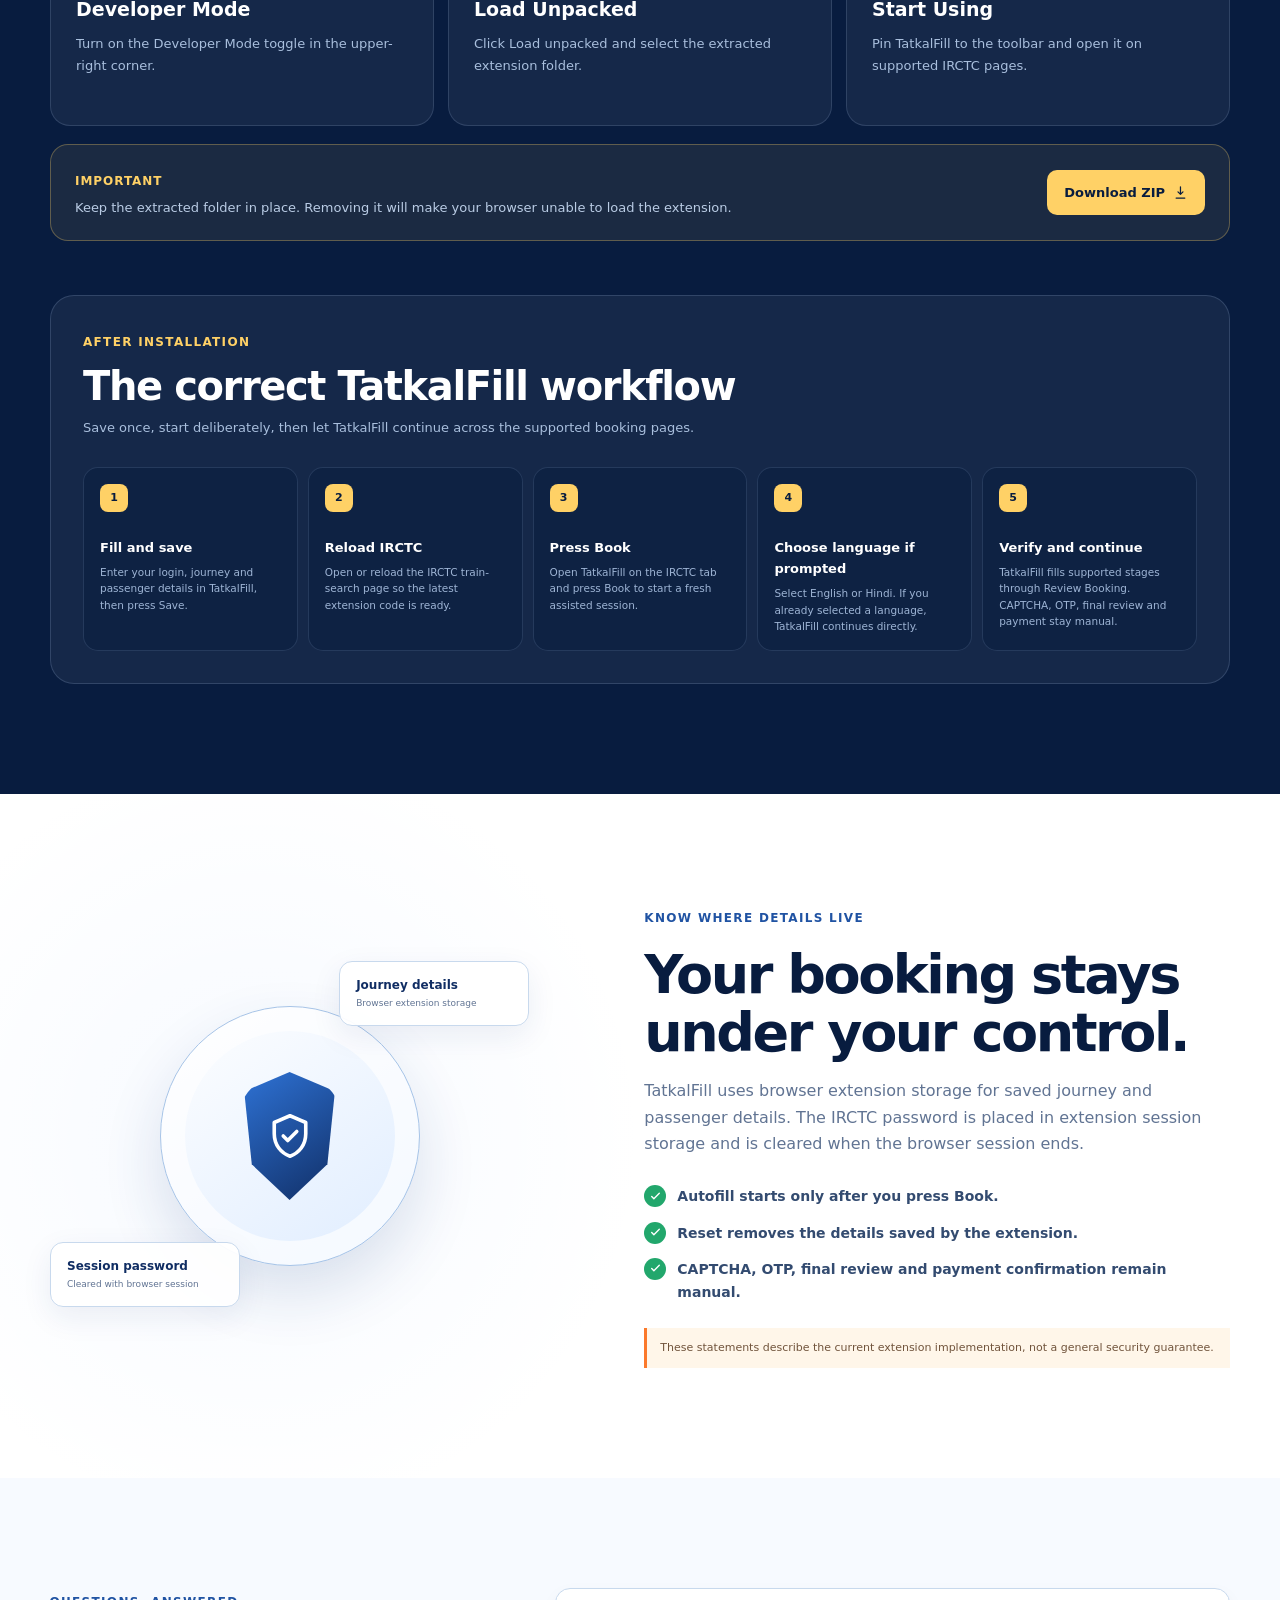
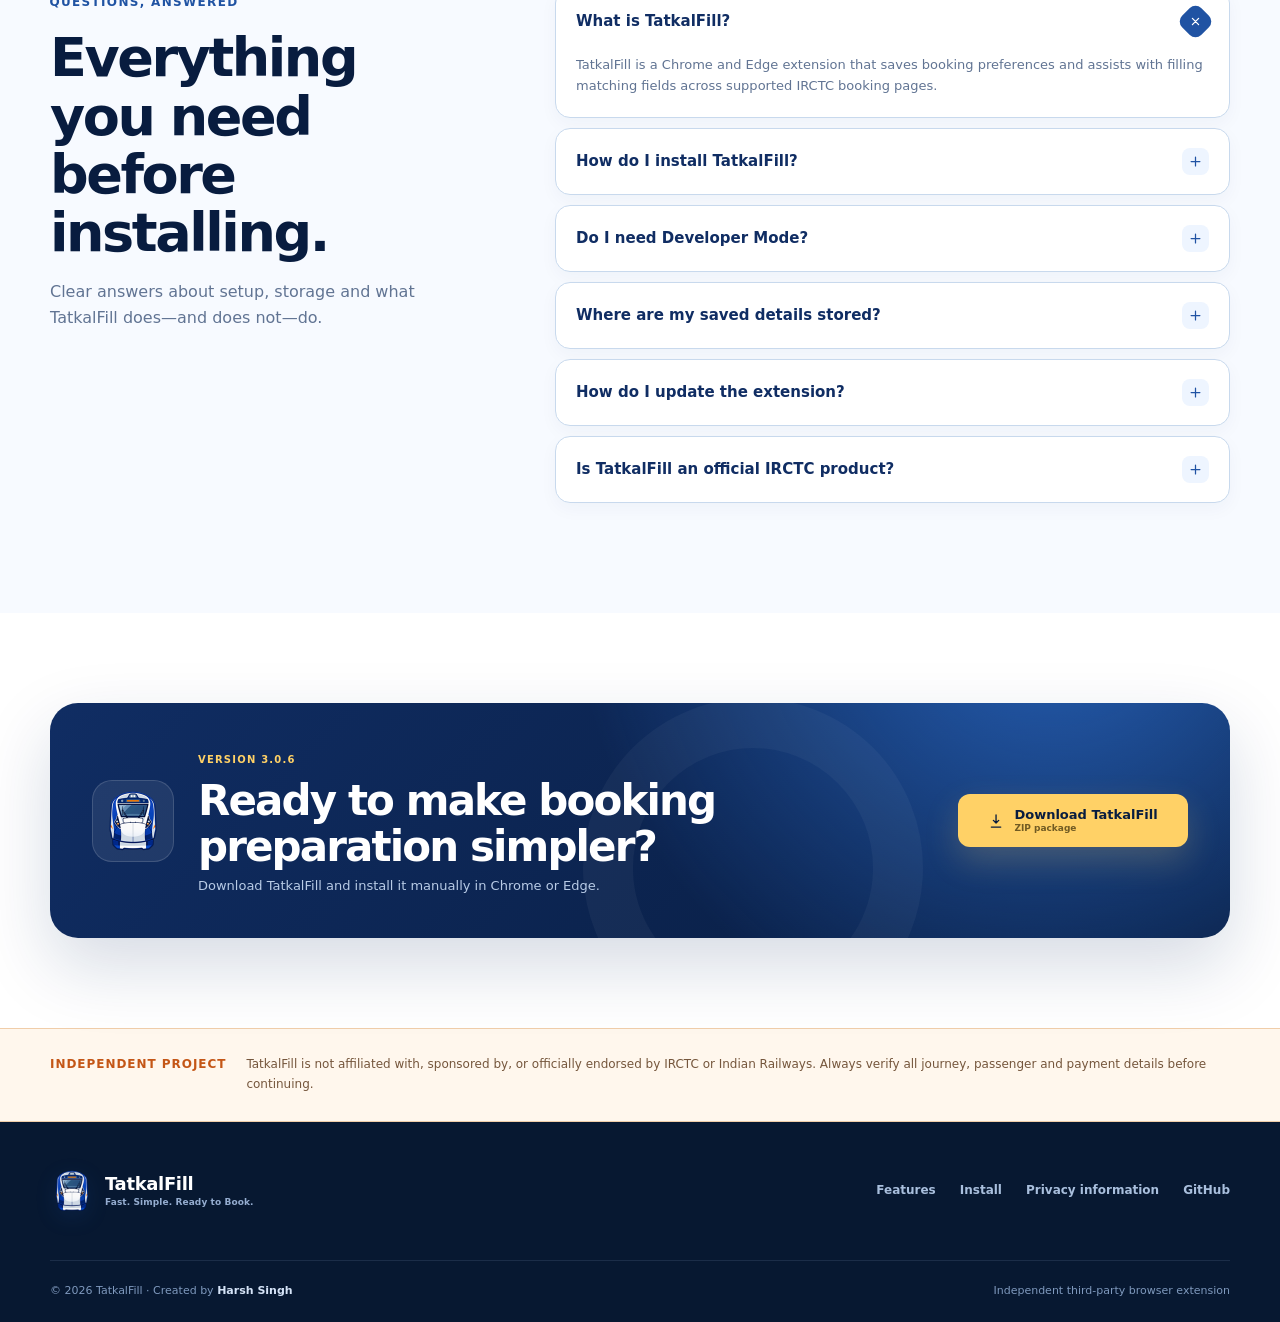
==== commit b8b2aedd: "feat: add Edge support and replace text symbols with icons" ====
--- a/website/index.html
+++ b/website/index.html
@@ -11,7 +11,7 @@
     <meta property="og:title" content="TatkalFill — Fast. Simple. Ready to Book." />
     <meta
       property="og:description"
-      content="A lightweight Chrome extension for faster IRCTC Tatkal booking preparation."
+      content="A lightweight Chrome and Edge extension for faster IRCTC Tatkal booking preparation."
     />
     <meta property="og:type" content="website" />
     <title>TatkalFill — Fast. Simple. Ready to Book.</title>
@@ -21,6 +21,28 @@
     <script src="./js/script.js" defer></script>
   </head>
   <body>
+    <svg class="icon-sprite" aria-hidden="true">
+      <symbol id="icon-download" viewBox="0 0 24 24"><path d="M12 3v12m0 0 4-4m-4 4-4-4M5 21h14" /></symbol>
+      <symbol id="icon-external-link" viewBox="0 0 24 24"><path d="M15 3h6v6m0-6-9 9M10 5H5a2 2 0 0 0-2 2v12a2 2 0 0 0 2 2h12a2 2 0 0 0 2-2v-5" /></symbol>
+      <symbol id="icon-refresh" viewBox="0 0 24 24"><path d="M20 6v5h-5M4 18v-5h5M6.1 9a7 7 0 0 1 11.4-2.6L20 11M4 13l2.5 4.6A7 7 0 0 0 17.9 15" /></symbol>
+      <symbol id="icon-route" viewBox="0 0 24 24"><circle cx="6" cy="19" r="2" /><circle cx="18" cy="5" r="2" /><path d="M8 19h3a3 3 0 0 0 3-3v-8a3 3 0 0 1 3-3" /></symbol>
+      <symbol id="icon-user" viewBox="0 0 24 24"><circle cx="12" cy="8" r="4" /><path d="M4 21a8 8 0 0 1 16 0" /></symbol>
+      <symbol id="icon-save" viewBox="0 0 24 24"><path d="M5 3h12l2 2v16H5zM8 3v6h8V3M8 21v-7h8v7" /></symbol>
+      <symbol id="icon-zap" viewBox="0 0 24 24"><path d="m13 2-9 12h8l-1 8 9-12h-8z" /></symbol>
+      <symbol id="icon-check" viewBox="0 0 24 24"><path d="m5 12 4 4L19 6" /></symbol>
+      <symbol id="icon-repeat" viewBox="0 0 24 24"><path d="m17 2 4 4-4 4M3 11V9a3 3 0 0 1 3-3h15M7 22l-4-4 4-4m14-1v2a3 3 0 0 1-3 3H3" /></symbol>
+      <symbol id="icon-arrow-right" viewBox="0 0 24 24"><path d="M5 12h14m-5-5 5 5-5 5" /></symbol>
+      <symbol id="icon-sliders" viewBox="0 0 24 24"><path d="M4 7h10m4 0h2M4 17h2m4 0h10" /><circle cx="16" cy="7" r="2" /><circle cx="8" cy="17" r="2" /></symbol>
+      <symbol id="icon-box" viewBox="0 0 24 24"><path d="m12 3 8 4-8 4-8-4zM4 7v10l8 4 8-4V7M12 11v10" /></symbol>
+      <symbol id="icon-shield-check" viewBox="0 0 24 24"><path d="M12 3 5 6v5c0 5 3 8.5 7 10 4-1.5 7-5 7-10V6z" /><path d="m9 12 2 2 4-4" /></symbol>
+      <symbol id="icon-archive" viewBox="0 0 24 24"><path d="M4 7h16v13H4zM3 3h18v4H3zM9 12h6" /></symbol>
+      <symbol id="icon-browser" viewBox="0 0 24 24"><rect x="3" y="4" width="18" height="16" rx="2" /><path d="M3 9h18M7 6.5h.01M10 6.5h.01" /></symbol>
+      <symbol id="icon-toggle" viewBox="0 0 24 24"><rect x="3" y="7" width="18" height="10" rx="5" /><circle cx="16" cy="12" r="3" /></symbol>
+      <symbol id="icon-folder-plus" viewBox="0 0 24 24"><path d="M3 6h7l2 2h9v11H3zM12 11v6m-3-3h6" /></symbol>
+      <symbol id="icon-plus" viewBox="0 0 24 24"><path d="M12 5v14M5 12h14" /></symbol>
+      <symbol id="icon-edge" viewBox="0 0 24 24"><path d="M20.5 15.5A8.5 8.5 0 1 1 12 3.5c4.5 0 8 3.3 8.5 7.5H8.8c.6-2 2.3-3.2 4.7-3.2 2.1 0 3.8.8 5 2.1" /><path d="M8.8 11c-.4 4.2 2.4 7 6.2 7 2 0 3.7-.6 5-1.8" /></symbol>
+      <symbol id="icon-chrome" viewBox="0 0 24 24"><circle cx="12" cy="12" r="9" /><circle cx="12" cy="12" r="3.5" /><path d="M12 3h7.8M4.2 7.5l3.9 6.8M9.4 21l3.9-6.8" /></symbol>
+    </svg>
     <a class="skip-link" href="#main-content">Skip to content</a>
 
     <header class="site-header" data-header>
@@ -59,7 +81,7 @@
         <div class="hero-glow hero-glow-two" aria-hidden="true"></div>
         <div class="container hero-grid">
           <div class="hero-copy reveal">
-            <div class="eyebrow"><span></span> Chrome extension for IRCTC booking preparation</div>
+            <div class="eyebrow"><span></span> Chrome &amp; Edge extension for IRCTC booking preparation</div>
             <h1>Be ready when every <em>second</em> matters.</h1>
             <p class="hero-tagline">Fast. Simple. Ready to Book.</p>
             <p class="hero-description">
@@ -68,7 +90,7 @@
             </p>
             <div class="hero-actions">
               <a class="button button-primary" href="./downloads/TatkalFill.zip" download>
-                <span aria-hidden="true">↓</span> Download Extension
+                <svg class="icon" aria-hidden="true"><use href="#icon-download" /></svg> Download Extension
               </a>
               <a
                 class="button button-secondary"
@@ -76,12 +98,17 @@
                 target="_blank"
                 rel="noopener noreferrer"
               >
-                View on GitHub <span aria-hidden="true">↗</span>
+                View on GitHub <svg class="icon" aria-hidden="true"><use href="#icon-external-link" /></svg>
               </a>
             </div>
             <div class="hero-note">
               <span class="status-dot" aria-hidden="true"></span>
-              Currently installed manually through Chrome Developer Mode
+              Currently installed manually through Chrome or Edge Developer Mode
+            </div>
+            <div class="browser-support" aria-label="Supported browsers">
+              <span>Works with</span>
+              <strong><svg class="icon" aria-hidden="true"><use href="#icon-chrome" /></svg> Google Chrome</strong>
+              <strong><svg class="icon" aria-hidden="true"><use href="#icon-edge" /></svg> Microsoft Edge</strong>
             </div>
           </div>
 
@@ -94,11 +121,11 @@
                   <img src="./images/logo.png" alt="" width="38" height="38" />
                   <span><strong>TatkalFill</strong><small>Fast. Simple. Ready to Book.</small></span>
                 </div>
-                <div class="extension-time">10:00:00 <span>↻</span></div>
+                <div class="extension-time">10:00:00 <span><svg class="icon" aria-hidden="true"><use href="#icon-refresh" /></svg></span></div>
               </div>
               <div class="extension-body">
                 <div class="preview-card">
-                  <div class="preview-heading"><span>↗</span> Journey Details</div>
+                  <div class="preview-heading"><svg class="icon" aria-hidden="true"><use href="#icon-route" /></svg> Journey Details</div>
                   <div class="preview-grid">
                     <label>From Station <b>CNB</b></label>
                     <label>To Station <b>NDLS</b></label>
@@ -108,24 +135,24 @@
                   <div class="preview-pills"><span>Sleeper (SL)</span><span>TATKAL</span></div>
                 </div>
                 <div class="preview-card passenger-preview">
-                  <div class="preview-heading"><span>○</span> Passenger 1</div>
+                  <div class="preview-heading"><svg class="icon" aria-hidden="true"><use href="#icon-user" /></svg> Passenger 1</div>
                   <div class="passenger-name">Passenger details ready</div>
                   <div class="passenger-options"><span>Age</span><span>Gender</span><span>Berth</span></div>
                 </div>
               </div>
               <div class="extension-footer">
-                <button type="button" tabindex="-1">▣ Save</button>
-                <button type="button" tabindex="-1">↻ Reset</button>
-                <button class="book-preview" type="button" tabindex="-1">ϟ Book</button>
+                <button type="button" tabindex="-1"><svg class="icon" aria-hidden="true"><use href="#icon-save" /></svg> Save</button>
+                <button type="button" tabindex="-1"><svg class="icon" aria-hidden="true"><use href="#icon-refresh" /></svg> Reset</button>
+                <button class="book-preview" type="button" tabindex="-1"><svg class="icon" aria-hidden="true"><use href="#icon-zap" /></svg> Book</button>
               </div>
             </div>
-            <div class="speed-chip"><span>ϟ</span><strong>One guided flow</strong><small>From search to review</small></div>
+            <div class="speed-chip"><span><svg class="icon" aria-hidden="true"><use href="#icon-zap" /></svg></span><strong>One guided flow</strong><small>From search to review</small></div>
           </div>
         </div>
 
         <div class="container trust-row reveal" aria-label="Product highlights">
           <div><strong>5</strong><span>Passengers supported</span></div>
-          <div><strong>MV3</strong><span>Modern Chrome extension</span></div>
+          <div><strong>MV3</strong><span>Modern Chrome &amp; Edge extension</span></div>
           <div><strong>Local</strong><span>Saved details stay in extension storage</span></div>
           <div><strong>Manual</strong><span>CAPTCHA, review &amp; payment</span></div>
         </div>
@@ -141,47 +168,47 @@
 
           <div class="feature-grid">
             <article class="feature-card feature-card-large reveal">
-              <div class="feature-icon">ϟ</div>
+              <div class="feature-icon"><svg class="icon" aria-hidden="true"><use href="#icon-zap" /></svg></div>
               <span class="feature-number">01</span>
               <h3>Fast passenger autofill</h3>
               <p>Fill saved passenger names, ages, genders and berth preferences on the supported passenger page.</p>
               <div class="passenger-stack" aria-hidden="true">
-                <div><span>HS</span><p><b>Passenger 1</b><small>Details ready</small></p><i>✓</i></div>
-                <div><span>AK</span><p><b>Passenger 2</b><small>Details ready</small></p><i>✓</i></div>
-                <div><span>RS</span><p><b>Passenger 3</b><small>Details ready</small></p><i>✓</i></div>
+                <div><span><svg class="icon" aria-hidden="true"><use href="#icon-user" /></svg></span><p><b>Passenger 1</b><small>Details ready</small></p><i><svg class="icon" aria-hidden="true"><use href="#icon-check" /></svg></i></div>
+                <div><span><svg class="icon" aria-hidden="true"><use href="#icon-user" /></svg></span><p><b>Passenger 2</b><small>Details ready</small></p><i><svg class="icon" aria-hidden="true"><use href="#icon-check" /></svg></i></div>
+                <div><span><svg class="icon" aria-hidden="true"><use href="#icon-user" /></svg></span><p><b>Passenger 3</b><small>Details ready</small></p><i><svg class="icon" aria-hidden="true"><use href="#icon-check" /></svg></i></div>
               </div>
             </article>
 
             <article class="feature-card reveal">
-              <div class="feature-icon">↺</div>
+              <div class="feature-icon"><svg class="icon" aria-hidden="true"><use href="#icon-repeat" /></svg></div>
               <span class="feature-number">02</span>
               <h3>Save and reuse</h3>
               <p>Keep journey preferences and up to five passenger profiles available for your next booking attempt.</p>
             </article>
 
             <article class="feature-card reveal">
-              <div class="feature-icon">→</div>
+              <div class="feature-icon"><svg class="icon" aria-hidden="true"><use href="#icon-arrow-right" /></svg></div>
               <span class="feature-number">03</span>
               <h3>One-click start</h3>
               <p>The guided workflow begins only when you press Book—not simply when an IRCTC page is refreshed.</p>
             </article>
 
             <article class="feature-card reveal">
-              <div class="feature-icon">⌁</div>
+              <div class="feature-icon"><svg class="icon" aria-hidden="true"><use href="#icon-sliders" /></svg></div>
               <span class="feature-number">04</span>
               <h3>Tatkal-ready details</h3>
               <p>Prepare station codes, journey date, train number, class, quota and payment preference in advance.</p>
             </article>
 
             <article class="feature-card reveal">
-              <div class="feature-icon">◇</div>
+              <div class="feature-icon"><svg class="icon" aria-hidden="true"><use href="#icon-box" /></svg></div>
               <span class="feature-number">05</span>
               <h3>Lightweight by design</h3>
               <p>A focused Manifest V3 extension with no separate account, dashboard or server required.</p>
             </article>
 
             <article class="feature-card reveal">
-              <div class="feature-icon">✓</div>
+              <div class="feature-icon"><svg class="icon" aria-hidden="true"><use href="#icon-shield-check" /></svg></div>
               <span class="feature-number">06</span>
               <h3>Privacy by design</h3>
               <p>Your saved booking details stay in your browser and are not sent to a separate TatkalFill server.</p>
@@ -195,39 +222,39 @@
           <div class="section-heading section-heading-light reveal">
             <span class="section-kicker">Manual installation</span>
             <h2>From download to ready<br />in six clear steps.</h2>
-            <p>TatkalFill is currently distributed as a ZIP and installed through Chrome Developer Mode.</p>
+            <p>TatkalFill is currently distributed as a ZIP and installed through Developer Mode in Chrome or Edge.</p>
           </div>
 
           <ol class="steps-grid">
             <li class="step-card reveal">
-              <span>01</span><div class="step-symbol">↓</div><h3>Download</h3>
+              <span>01</span><div class="step-symbol"><svg class="icon" aria-hidden="true"><use href="#icon-download" /></svg></div><h3>Download</h3>
               <p>Download the latest TatkalFill ZIP file from this website.</p>
             </li>
             <li class="step-card reveal">
-              <span>02</span><div class="step-symbol">□</div><h3>Extract</h3>
+              <span>02</span><div class="step-symbol"><svg class="icon" aria-hidden="true"><use href="#icon-archive" /></svg></div><h3>Extract</h3>
               <p>Extract the ZIP into a permanent folder on your computer.</p>
             </li>
             <li class="step-card reveal">
-              <span>03</span><div class="step-symbol">⌘</div><h3>Open Extensions</h3>
-              <p>Enter <code>chrome://extensions</code> in Chrome's address bar.</p>
-            </li>
-            <li class="step-card reveal">
-              <span>04</span><div class="step-symbol">●</div><h3>Developer Mode</h3>
+              <span>03</span><div class="step-symbol"><svg class="icon" aria-hidden="true"><use href="#icon-browser" /></svg></div><h3>Open Extensions</h3>
+              <p>Open <code>chrome://extensions</code> in Chrome or <code>edge://extensions</code> in Edge.</p>
+            </li>
+            <li class="step-card reveal">
+              <span>04</span><div class="step-symbol"><svg class="icon" aria-hidden="true"><use href="#icon-toggle" /></svg></div><h3>Developer Mode</h3>
               <p>Turn on the Developer Mode toggle in the upper-right corner.</p>
             </li>
             <li class="step-card reveal">
-              <span>05</span><div class="step-symbol">＋</div><h3>Load Unpacked</h3>
+              <span>05</span><div class="step-symbol"><svg class="icon" aria-hidden="true"><use href="#icon-folder-plus" /></svg></div><h3>Load Unpacked</h3>
               <p>Click Load unpacked and select the extracted extension folder.</p>
             </li>
             <li class="step-card reveal">
-              <span>06</span><div class="step-symbol">ϟ</div><h3>Start Using</h3>
+              <span>06</span><div class="step-symbol"><svg class="icon" aria-hidden="true"><use href="#icon-zap" /></svg></div><h3>Start Using</h3>
               <p>Pin TatkalFill to the toolbar and open it on supported IRCTC pages.</p>
             </li>
           </ol>
 
           <div class="install-callout reveal">
-            <div><strong>Important</strong><p>Keep the extracted folder in place. Removing it will make Chrome unable to load the extension.</p></div>
-            <a href="./downloads/TatkalFill.zip" download>Download ZIP <span>↓</span></a>
+            <div><strong>Important</strong><p>Keep the extracted folder in place. Removing it will make your browser unable to load the extension.</p></div>
+            <a href="./downloads/TatkalFill.zip" download>Download ZIP <svg class="icon" aria-hidden="true"><use href="#icon-download" /></svg></a>
           </div>
 
           <div class="use-workflow reveal">
@@ -250,21 +277,21 @@
       <section class="section control-section" id="privacy">
         <div class="container control-grid">
           <div class="control-visual reveal" aria-hidden="true">
-            <div class="shield-ring"><span>✓</span></div>
-            <div class="storage-card storage-card-one"><b>Journey details</b><small>Chrome local storage</small></div>
+            <div class="shield-ring"><span><svg class="icon" aria-hidden="true"><use href="#icon-shield-check" /></svg></span></div>
+            <div class="storage-card storage-card-one"><b>Journey details</b><small>Browser extension storage</small></div>
             <div class="storage-card storage-card-two"><b>Session password</b><small>Cleared with browser session</small></div>
           </div>
           <div class="control-copy reveal">
             <span class="section-kicker">Know where details live</span>
             <h2>Your booking stays under your control.</h2>
             <p>
-              TatkalFill uses Chrome extension storage for saved journey and passenger details. The IRCTC password is
-              placed in Chrome session storage and is cleared when the browser session ends.
+              TatkalFill uses browser extension storage for saved journey and passenger details. The IRCTC password is
+              placed in extension session storage and is cleared when the browser session ends.
             </p>
             <ul>
-              <li><span>✓</span> Autofill starts only after you press Book.</li>
-              <li><span>✓</span> Reset removes the details saved by the extension.</li>
-              <li><span>✓</span> CAPTCHA, OTP, final review and payment confirmation remain manual.</li>
+              <li><span><svg class="icon" aria-hidden="true"><use href="#icon-check" /></svg></span> Autofill starts only after you press Book.</li>
+              <li><span><svg class="icon" aria-hidden="true"><use href="#icon-check" /></svg></span> Reset removes the details saved by the extension.</li>
+              <li><span><svg class="icon" aria-hidden="true"><use href="#icon-check" /></svg></span> CAPTCHA, OTP, final review and payment confirmation remain manual.</li>
             </ul>
             <p class="implementation-note">These statements describe the current extension implementation, not a general security guarantee.</p>
           </div>
@@ -281,27 +308,27 @@
 
           <div class="faq-list reveal">
             <details open>
-              <summary>What is TatkalFill?<span>＋</span></summary>
-              <p>TatkalFill is a Chrome extension that saves booking preferences and assists with filling matching fields across supported IRCTC booking pages.</p>
-            </details>
-            <details>
-              <summary>How do I install TatkalFill?<span>＋</span></summary>
-              <p>Download and extract the ZIP, open <code>chrome://extensions</code>, enable Developer Mode, choose Load unpacked and select the extracted extension folder.</p>
-            </details>
-            <details>
-              <summary>Do I need Chrome Developer Mode?<span>＋</span></summary>
-              <p>Yes. This release is installed manually and currently requires Chrome Developer Mode.</p>
-            </details>
-            <details>
-              <summary>Where are my saved details stored?<span>＋</span></summary>
-              <p>Journey and passenger information is saved using Chrome's local extension storage. The password is kept in Chrome session storage and cleared when the browser session ends.</p>
-            </details>
-            <details>
-              <summary>How do I update the extension?<span>＋</span></summary>
-              <p>Download and extract the newest ZIP over a fresh folder, then use the Reload button for TatkalFill on <code>chrome://extensions</code>. Confirm your saved details before booking.</p>
-            </details>
-            <details>
-              <summary>Is TatkalFill an official IRCTC product?<span>＋</span></summary>
+              <summary>What is TatkalFill?<span><svg class="icon" aria-hidden="true"><use href="#icon-plus" /></svg></span></summary>
+              <p>TatkalFill is a Chrome and Edge extension that saves booking preferences and assists with filling matching fields across supported IRCTC booking pages.</p>
+            </details>
+            <details>
+              <summary>How do I install TatkalFill?<span><svg class="icon" aria-hidden="true"><use href="#icon-plus" /></svg></span></summary>
+              <p>Download and extract the ZIP, open <code>chrome://extensions</code> or <code>edge://extensions</code>, enable Developer Mode, choose Load unpacked and select the extracted extension folder.</p>
+            </details>
+            <details>
+              <summary>Do I need Developer Mode?<span><svg class="icon" aria-hidden="true"><use href="#icon-plus" /></svg></span></summary>
+              <p>Yes. This release is installed manually and currently requires Developer Mode in Chrome or Edge.</p>
+            </details>
+            <details>
+              <summary>Where are my saved details stored?<span><svg class="icon" aria-hidden="true"><use href="#icon-plus" /></svg></span></summary>
+              <p>Journey and passenger information is saved using local browser extension storage. The password is kept in extension session storage and cleared when the browser session ends.</p>
+            </details>
+            <details>
+              <summary>How do I update the extension?<span><svg class="icon" aria-hidden="true"><use href="#icon-plus" /></svg></span></summary>
+              <p>Download and extract the newest ZIP into a fresh folder, then use Reload for TatkalFill on your browser's extensions page. Confirm your saved details before booking.</p>
+            </details>
+            <details>
+              <summary>Is TatkalFill an official IRCTC product?<span><svg class="icon" aria-hidden="true"><use href="#icon-plus" /></svg></span></summary>
               <p>No. TatkalFill is an independent third-party extension and is not affiliated with or officially endorsed by IRCTC.</p>
             </details>
           </div>
@@ -312,10 +339,10 @@
         <div class="container download-card reveal">
           <div class="download-copy">
             <img src="./images/logo.png" alt="TatkalFill train icon" width="72" height="72" />
-            <div><span>Version 3.0.6</span><h2>Ready to make booking preparation simpler?</h2><p>Download TatkalFill and install it manually in Chrome.</p></div>
+            <div><span>Version 3.0.6</span><h2>Ready to make booking preparation simpler?</h2><p>Download TatkalFill and install it manually in Chrome or Edge.</p></div>
           </div>
           <a class="button button-download" href="./downloads/TatkalFill.zip" download>
-            <span aria-hidden="true">↓</span><span><b>Download TatkalFill</b><small>ZIP package</small></span>
+            <svg class="icon" aria-hidden="true"><use href="#icon-download" /></svg><span><b>Download TatkalFill</b><small>ZIP package</small></span>
           </a>
         </div>
       </section>
--- a/website/css/style.css
+++ b/website/css/style.css
@@ -48,6 +48,24 @@
   max-width: 100%;
 }
 
+.icon-sprite {
+  position: absolute;
+  width: 0;
+  height: 0;
+  overflow: hidden;
+}
+
+.icon {
+  width: 1.15em;
+  height: 1.15em;
+  flex: 0 0 auto;
+  fill: none;
+  stroke: currentColor;
+  stroke-width: 2;
+  stroke-linecap: round;
+  stroke-linejoin: round;
+}
+
 a {
   color: inherit;
   text-decoration: none;
@@ -369,6 +387,42 @@
   color: #6d7f9b;
   font-size: 12px;
   font-weight: 600;
+}
+
+.browser-support {
+  margin-top: 14px;
+  display: flex;
+  flex-wrap: wrap;
+  align-items: center;
+  gap: 8px;
+  color: var(--muted);
+  font-size: 12px;
+}
+
+.browser-support > span {
+  margin-right: 2px;
+  font-weight: 650;
+}
+
+.browser-support strong {
+  min-height: 34px;
+  padding: 7px 10px;
+  display: inline-flex;
+  align-items: center;
+  gap: 7px;
+  border: 1px solid var(--line);
+  border-radius: 10px;
+  color: var(--navy);
+  background: rgba(255, 255, 255, 0.78);
+  box-shadow: 0 5px 14px rgba(20, 54, 111, 0.05);
+}
+
+.browser-support strong:first-of-type .icon {
+  color: #2f74d8;
+}
+
+.browser-support strong:last-of-type .icon {
+  color: #0aa5a8;
 }
 
 .status-dot {
@@ -476,6 +530,11 @@
   color: var(--white);
 }
 
+.extension-time .icon {
+  width: 13px;
+  height: 13px;
+}
+
 .extension-body {
   padding: 15px;
 }
@@ -499,7 +558,9 @@
   font-weight: 800;
 }
 
-.preview-heading span {
+.preview-heading > .icon {
+  width: 15px;
+  height: 15px;
   color: var(--blue-bright);
 }
 
@@ -566,12 +627,21 @@
 
 .extension-footer button {
   min-height: 40px;
+  display: inline-flex;
+  align-items: center;
+  justify-content: center;
+  gap: 6px;
   border: 0;
   border-radius: 9px;
   color: var(--white);
   background: #2f6dca;
   font-size: 11px;
   font-weight: 750;
+}
+
+.extension-footer button .icon {
+  width: 14px;
+  height: 14px;
 }
 
 .extension-footer button:nth-child(2) {
@@ -608,6 +678,11 @@
   background: var(--orange);
 }
 
+.speed-chip > span .icon {
+  width: 15px;
+  height: 15px;
+}
+
 .speed-chip strong,
 .speed-chip small {
   display: block;
@@ -742,6 +817,11 @@
   font-weight: 800;
 }
 
+.feature-icon .icon {
+  width: 22px;
+  height: 22px;
+}
+
 .feature-card-large .feature-icon {
   border-color: rgba(255, 255, 255, 0.14);
   color: var(--navy-deep);
@@ -821,6 +901,11 @@
   font-weight: 800;
 }
 
+.passenger-stack > div > span .icon {
+  width: 17px;
+  height: 17px;
+}
+
 .passenger-stack p {
   margin: 0;
   display: grid;
@@ -845,6 +930,12 @@
   background: #22aa6d;
   font-size: 10px;
   font-style: normal;
+}
+
+.passenger-stack i .icon {
+  width: 13px;
+  height: 13px;
+  stroke-width: 2.5;
 }
 
 .steps-section {
@@ -929,6 +1020,11 @@
   font-weight: 900;
 }
 
+.step-symbol .icon {
+  width: 21px;
+  height: 21px;
+}
+
 .step-card h3 {
   margin: 28px 0 8px;
   font-size: 19px;
@@ -984,6 +1080,9 @@
 .install-callout a {
   flex: 0 0 auto;
   padding: 12px 17px;
+  display: inline-flex;
+  align-items: center;
+  gap: 8px;
   border-radius: 10px;
   color: var(--navy-deep);
   background: var(--gold);
@@ -1109,6 +1208,12 @@
   font-weight: 800;
 }
 
+.shield-ring span .icon {
+  width: 54px;
+  height: 54px;
+  stroke-width: 1.6;
+}
+
 .storage-card {
   position: absolute;
   min-width: 190px;
@@ -1177,6 +1282,12 @@
   font-size: 10px;
 }
 
+.control-copy li span .icon {
+  width: 13px;
+  height: 13px;
+  stroke-width: 2.5;
+}
+
 .control-copy .implementation-note {
   margin-top: 24px;
   padding: 11px 13px;
@@ -1242,6 +1353,11 @@
   color: var(--blue);
   background: var(--sky);
   transition: transform 180ms ease, color 180ms ease, background 180ms ease;
+}
+
+.faq-list summary span .icon {
+  width: 15px;
+  height: 15px;
 }
 
 .faq-list details[open] summary span {
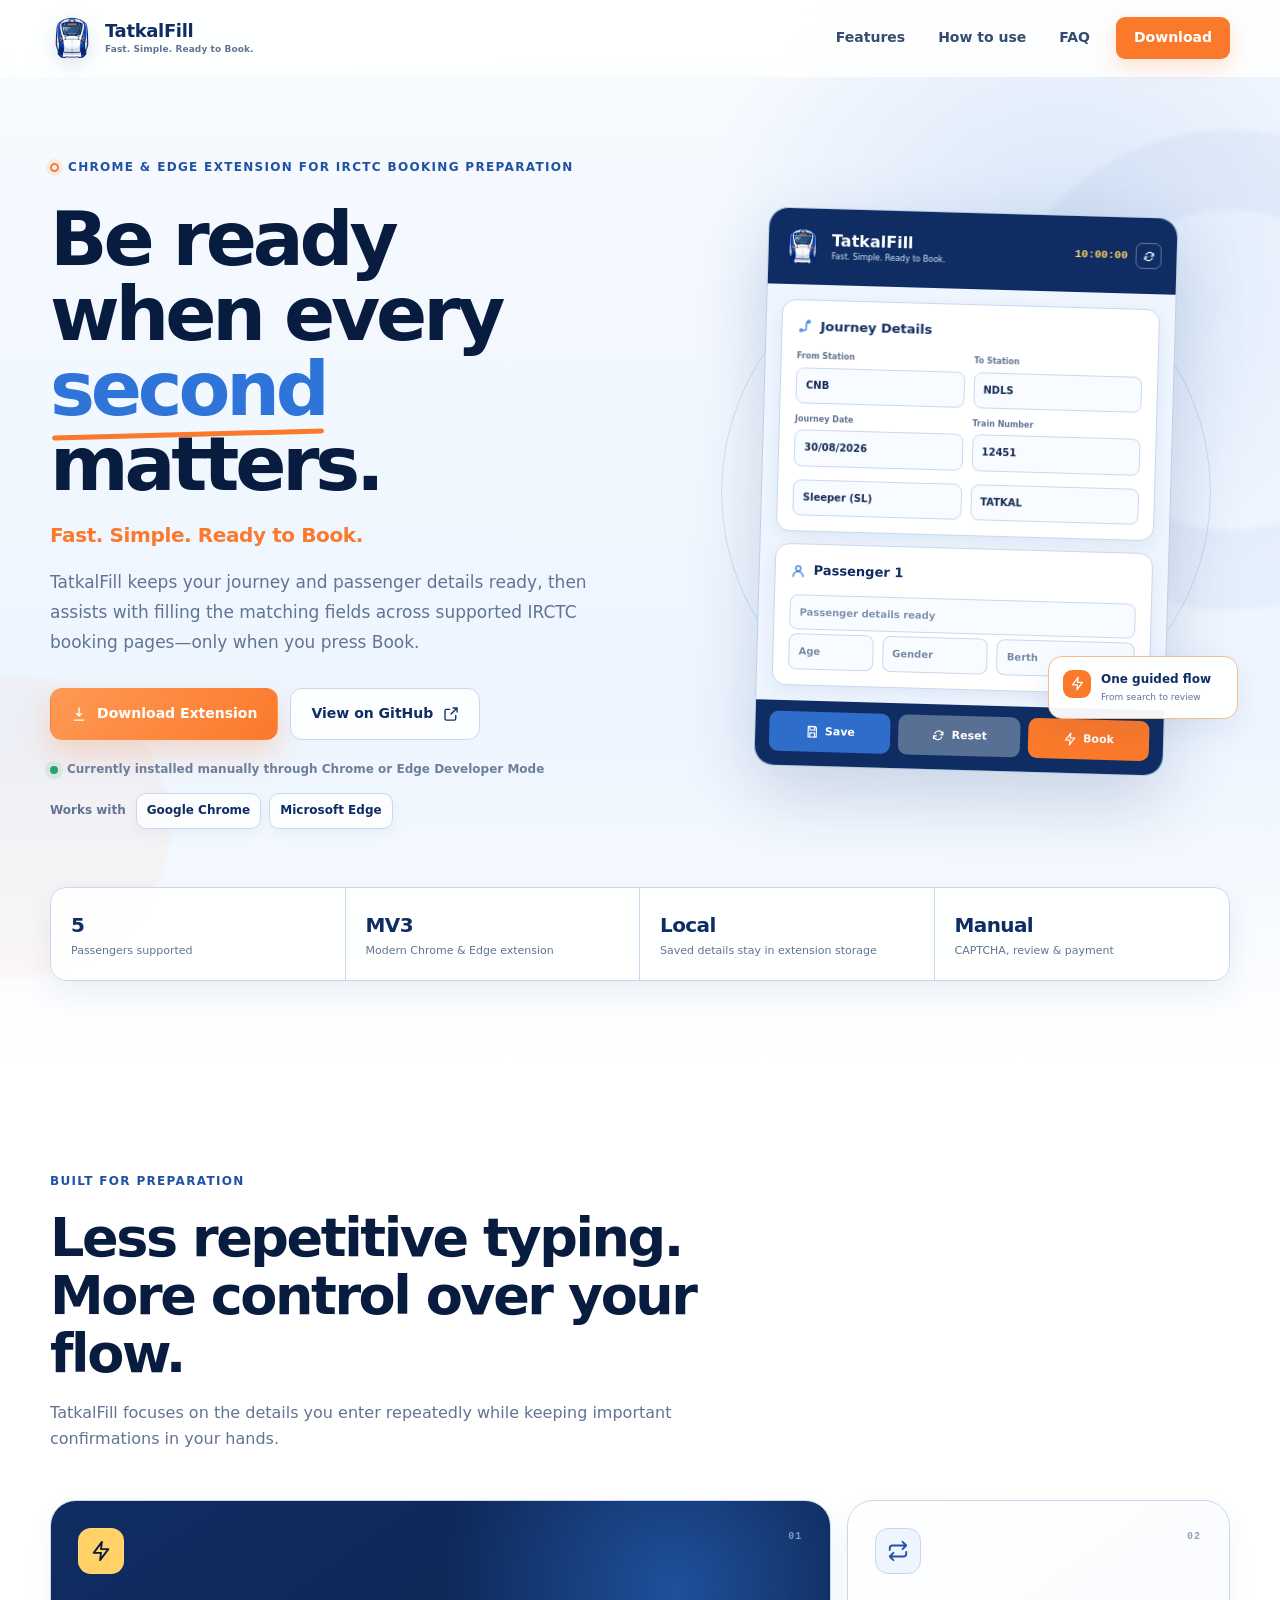
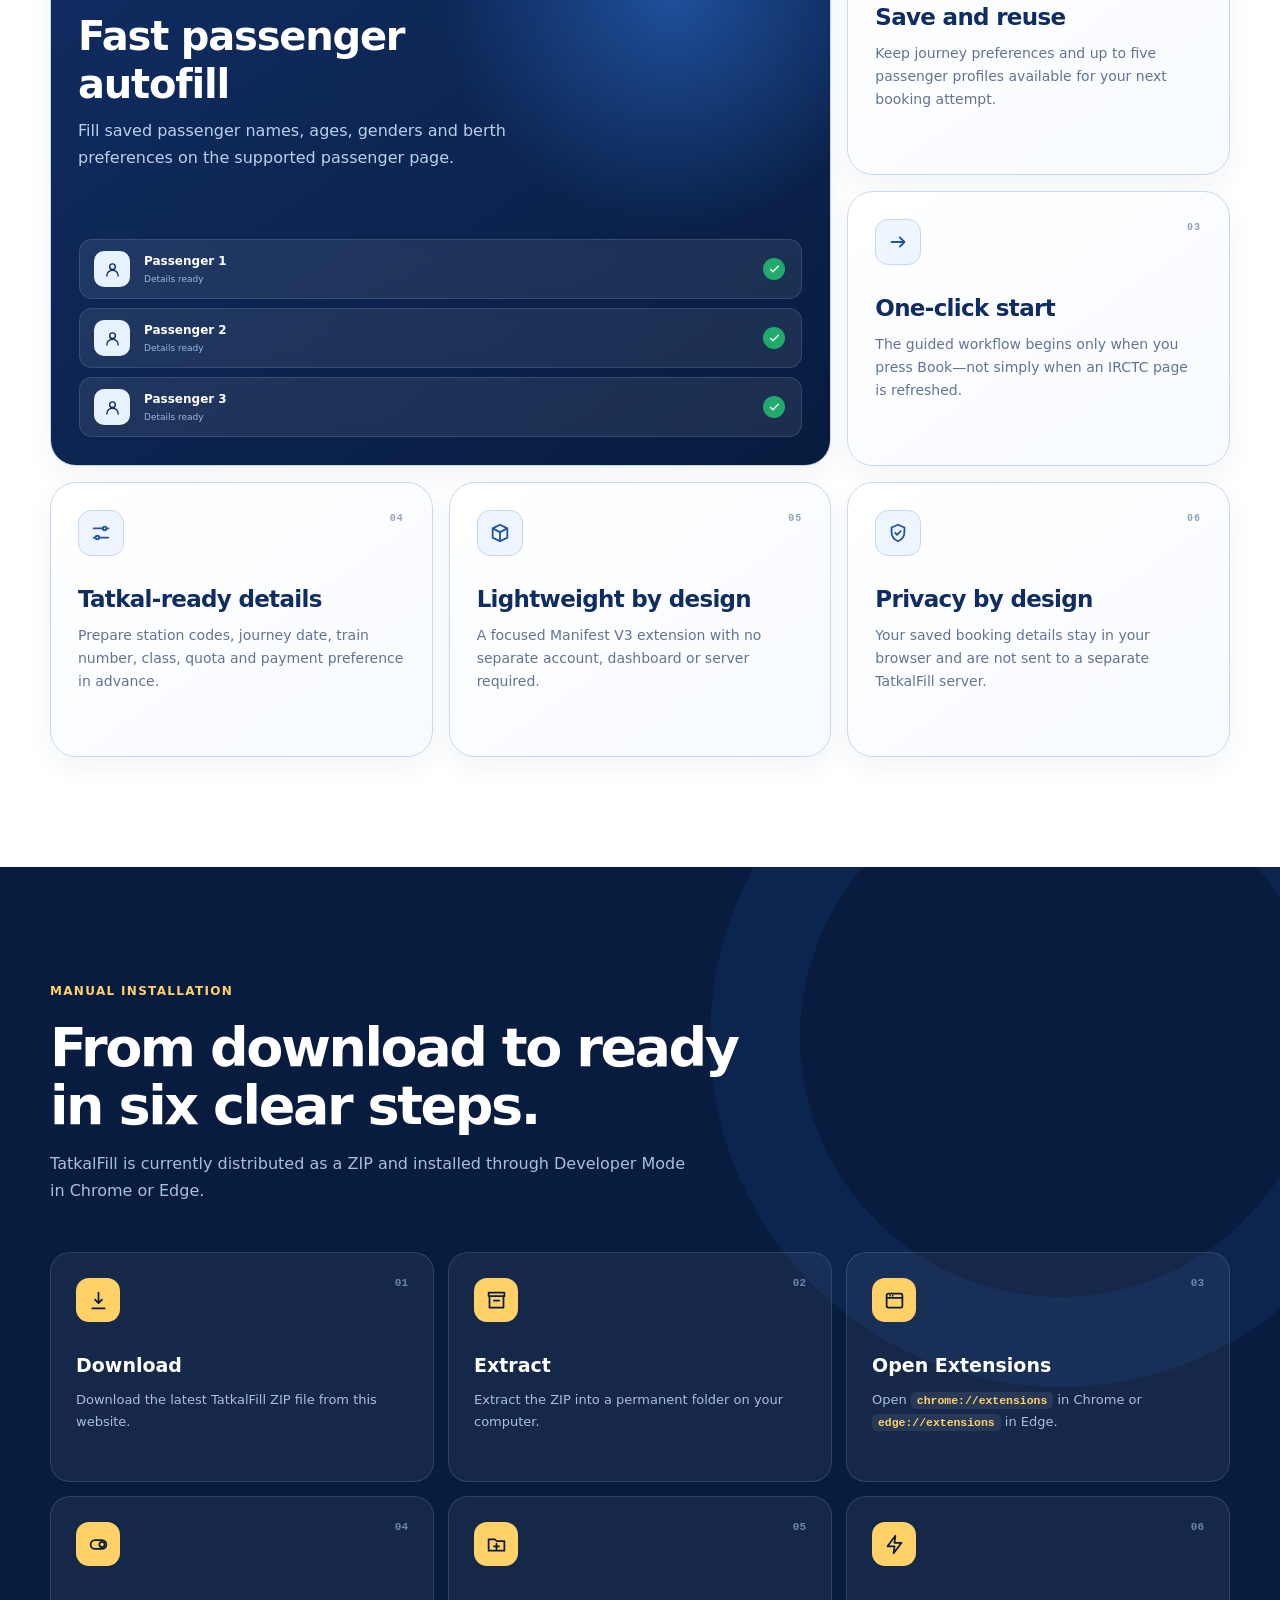
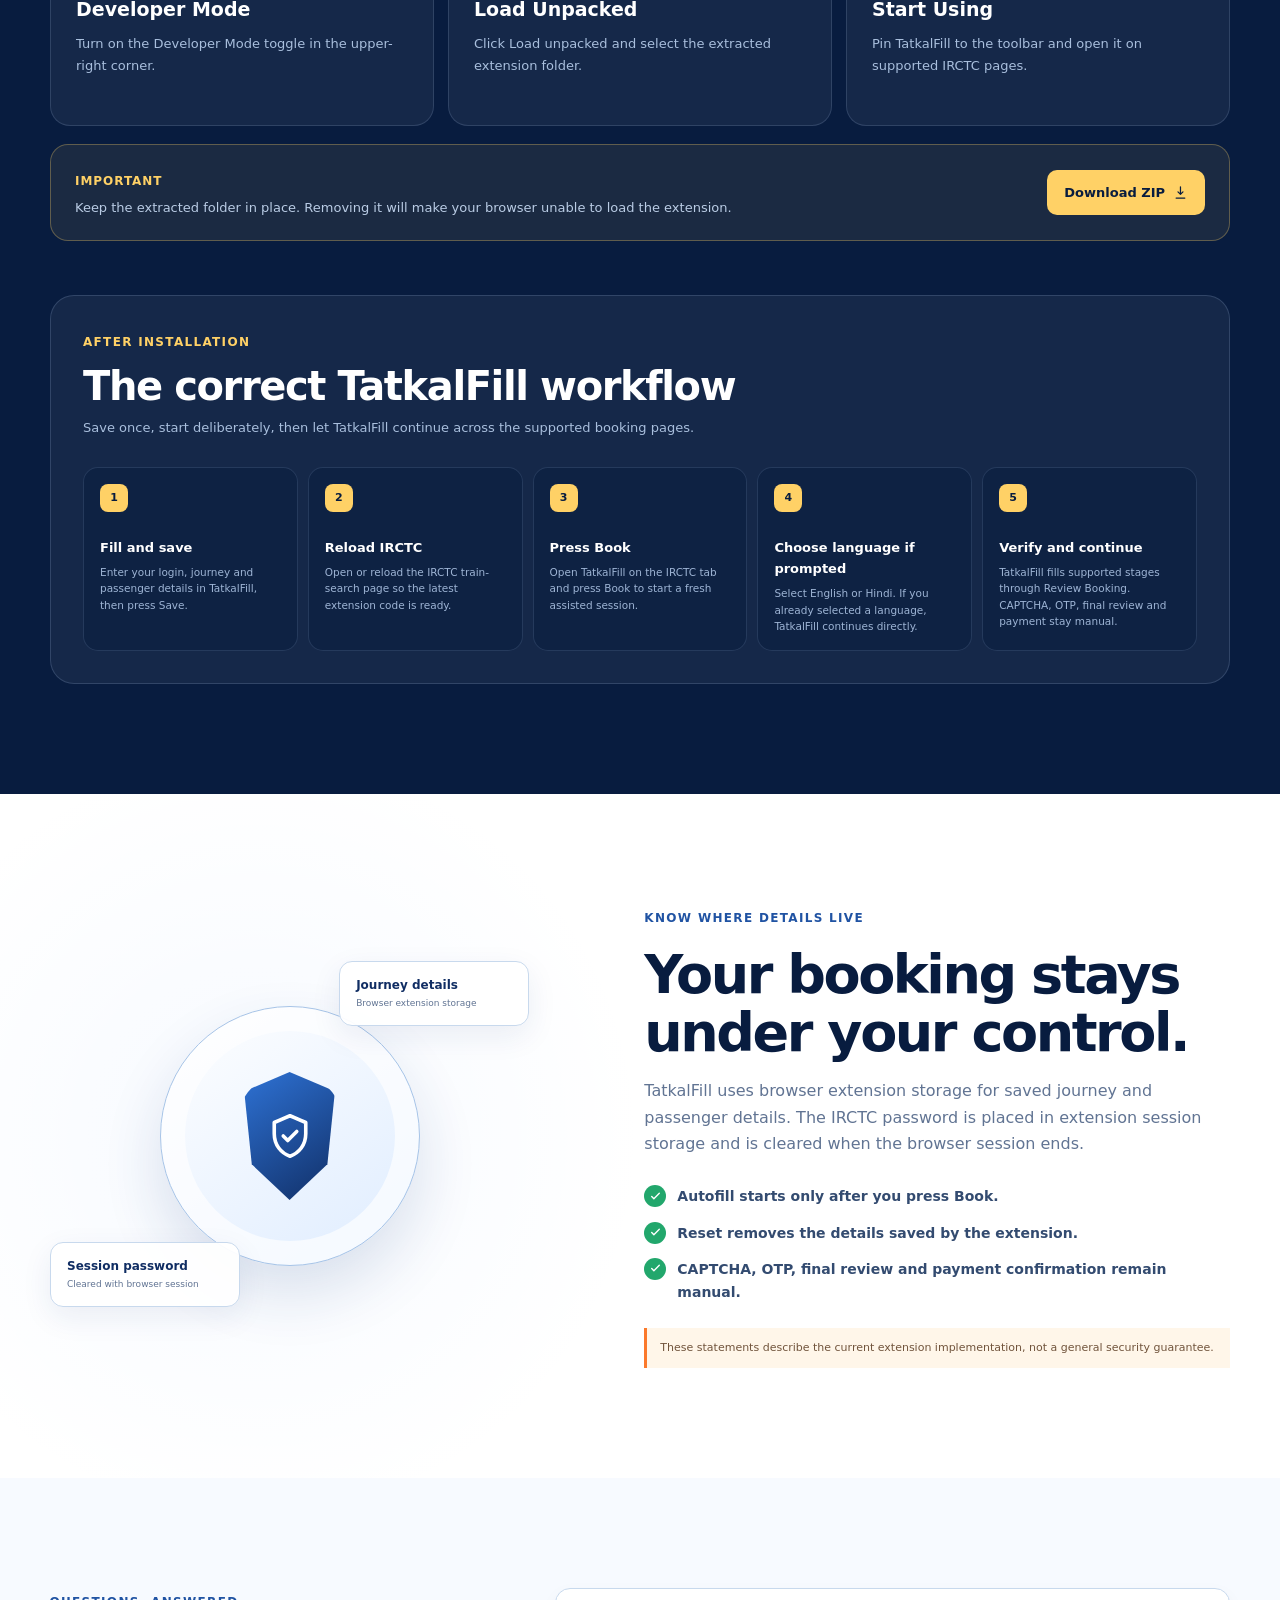
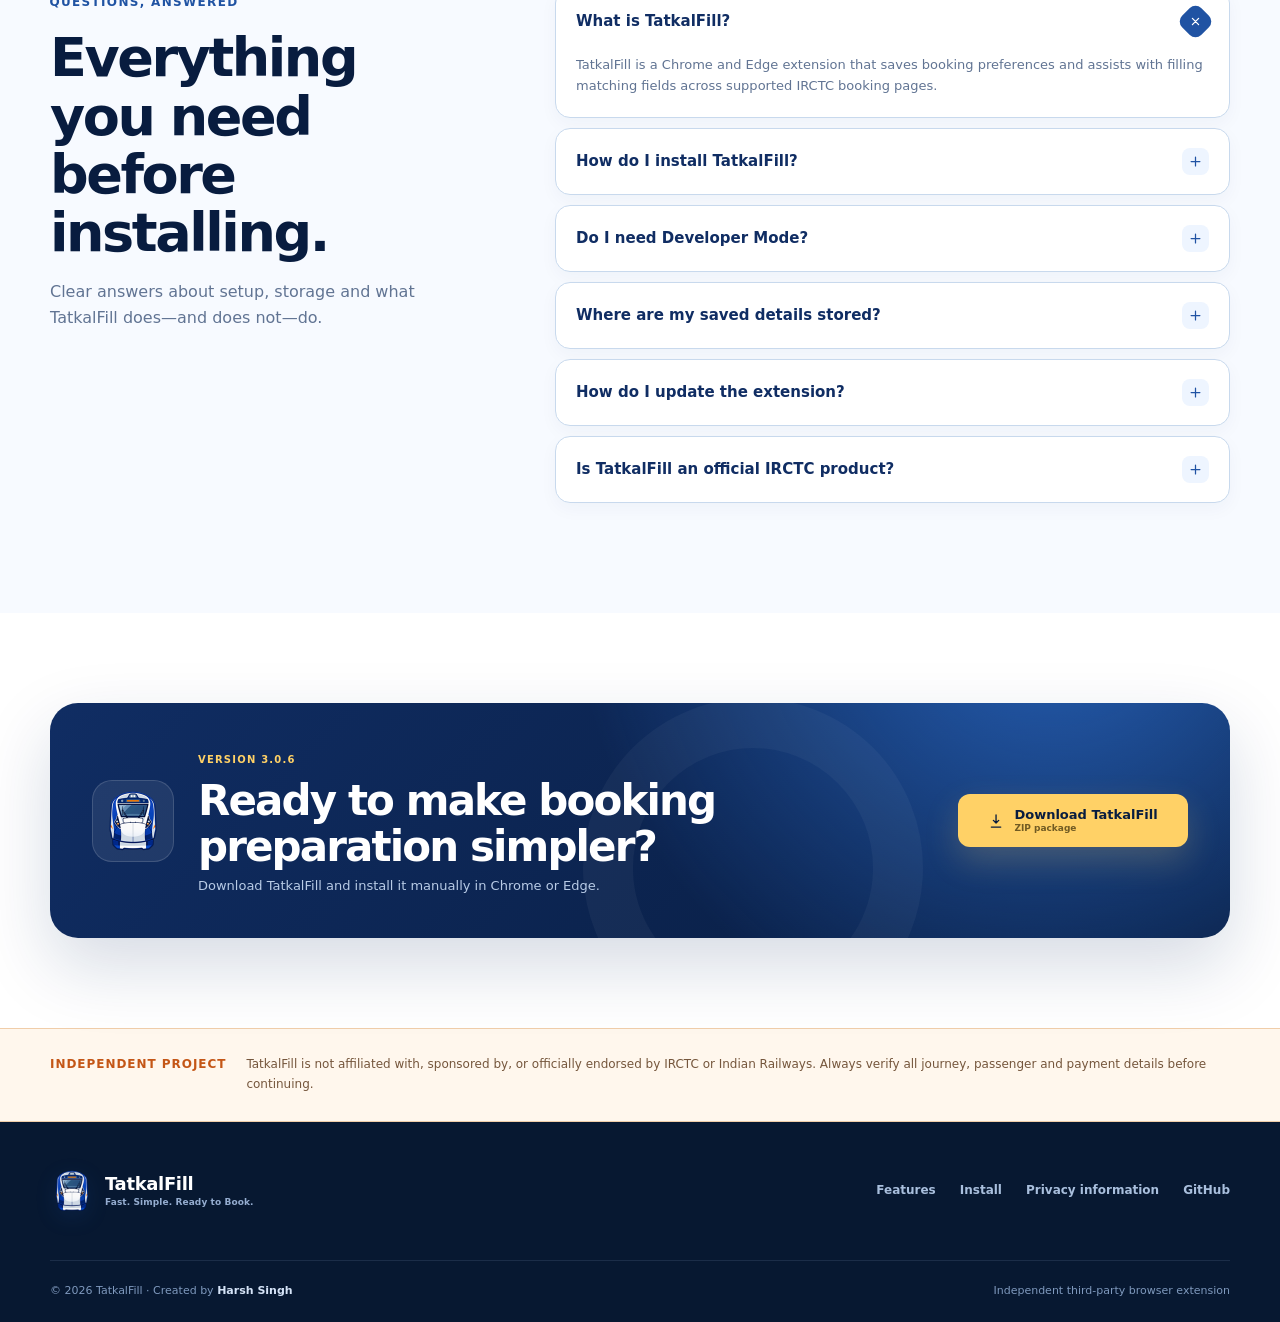
==== commit 0ba9f4b6: "fix: remove generic browser icons from compatibility badges" ====
--- a/website/index.html
+++ b/website/index.html
@@ -40,8 +40,6 @@
       <symbol id="icon-toggle" viewBox="0 0 24 24"><rect x="3" y="7" width="18" height="10" rx="5" /><circle cx="16" cy="12" r="3" /></symbol>
       <symbol id="icon-folder-plus" viewBox="0 0 24 24"><path d="M3 6h7l2 2h9v11H3zM12 11v6m-3-3h6" /></symbol>
       <symbol id="icon-plus" viewBox="0 0 24 24"><path d="M12 5v14M5 12h14" /></symbol>
-      <symbol id="icon-edge" viewBox="0 0 24 24"><path d="M20.5 15.5A8.5 8.5 0 1 1 12 3.5c4.5 0 8 3.3 8.5 7.5H8.8c.6-2 2.3-3.2 4.7-3.2 2.1 0 3.8.8 5 2.1" /><path d="M8.8 11c-.4 4.2 2.4 7 6.2 7 2 0 3.7-.6 5-1.8" /></symbol>
-      <symbol id="icon-chrome" viewBox="0 0 24 24"><circle cx="12" cy="12" r="9" /><circle cx="12" cy="12" r="3.5" /><path d="M12 3h7.8M4.2 7.5l3.9 6.8M9.4 21l3.9-6.8" /></symbol>
     </svg>
     <a class="skip-link" href="#main-content">Skip to content</a>
 
@@ -107,8 +105,8 @@
             </div>
             <div class="browser-support" aria-label="Supported browsers">
               <span>Works with</span>
-              <strong><svg class="icon" aria-hidden="true"><use href="#icon-chrome" /></svg> Google Chrome</strong>
-              <strong><svg class="icon" aria-hidden="true"><use href="#icon-edge" /></svg> Microsoft Edge</strong>
+              <strong>Google Chrome</strong>
+              <strong>Microsoft Edge</strong>
             </div>
           </div>
 
--- a/website/css/style.css
+++ b/website/css/style.css
@@ -417,14 +417,6 @@
   box-shadow: 0 5px 14px rgba(20, 54, 111, 0.05);
 }
 
-.browser-support strong:first-of-type .icon {
-  color: #2f74d8;
-}
-
-.browser-support strong:last-of-type .icon {
-  color: #0aa5a8;
-}
-
 .status-dot {
   width: 8px;
   height: 8px;
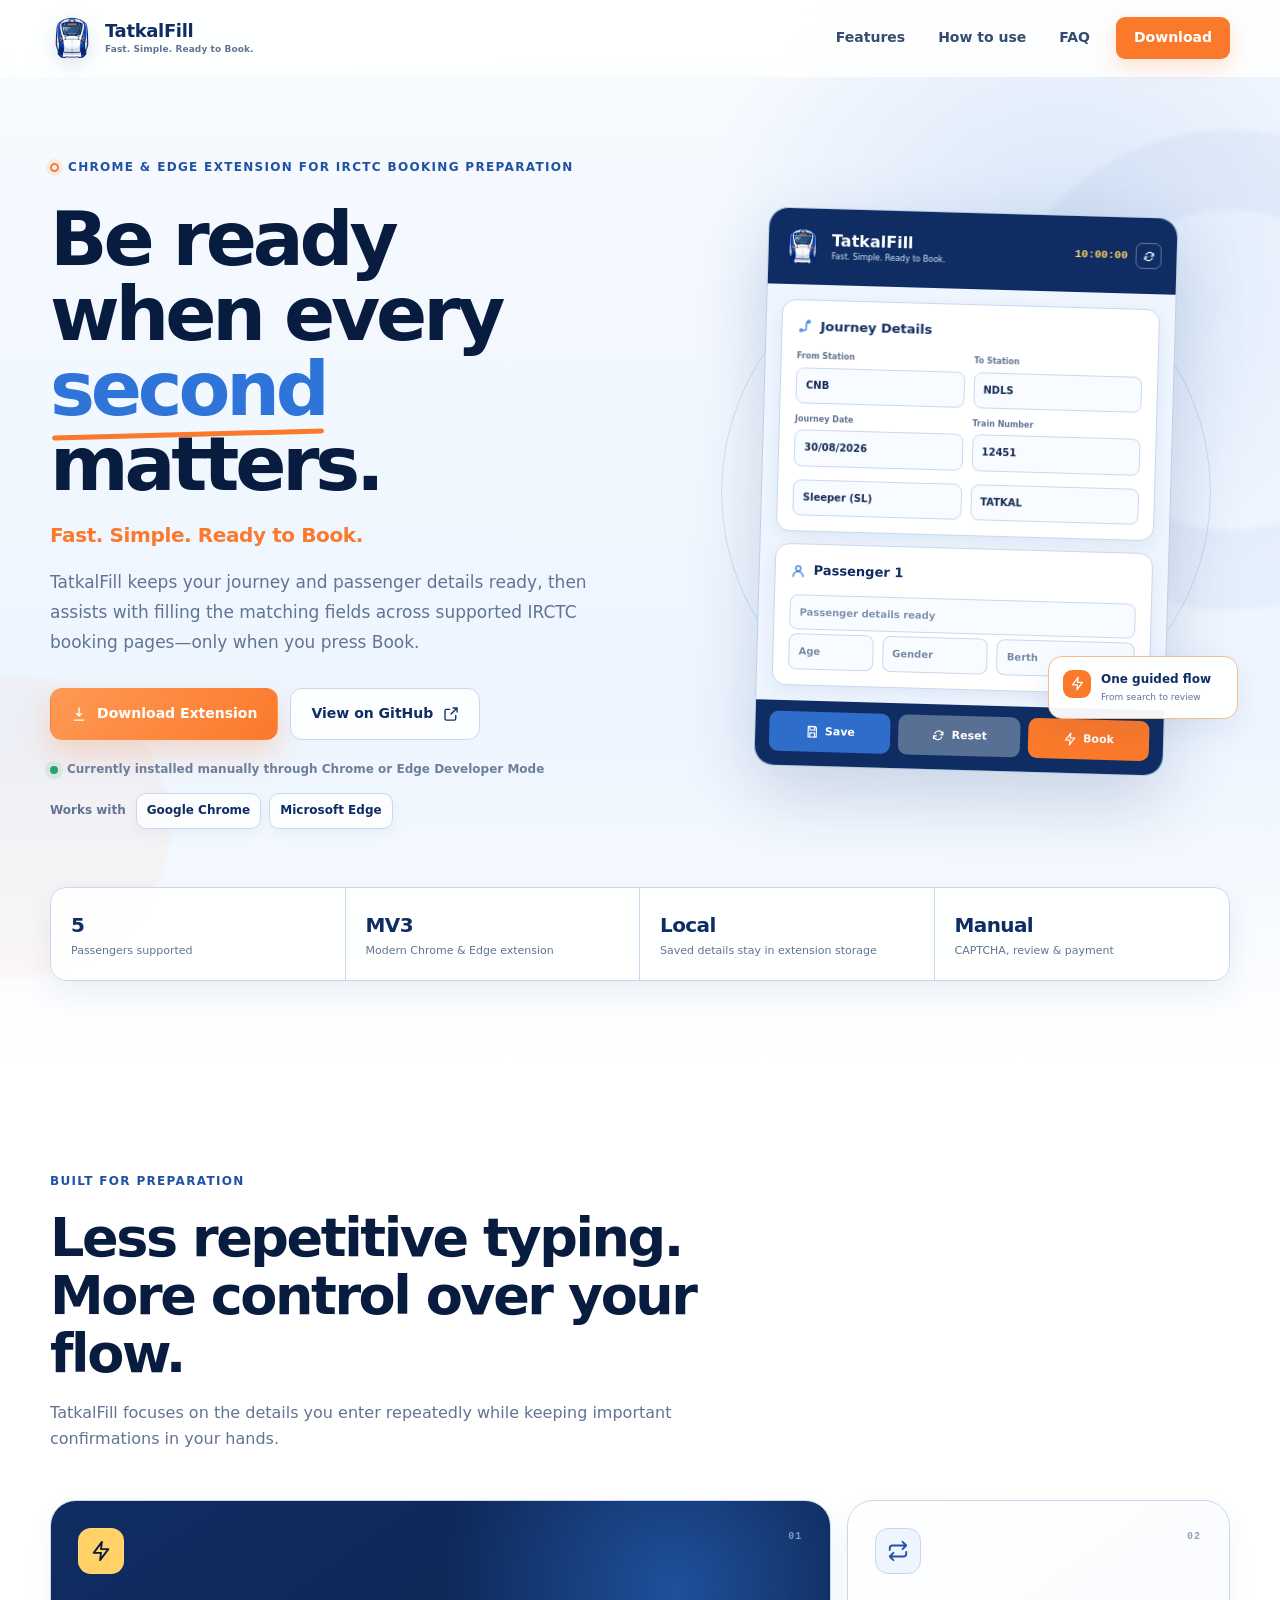
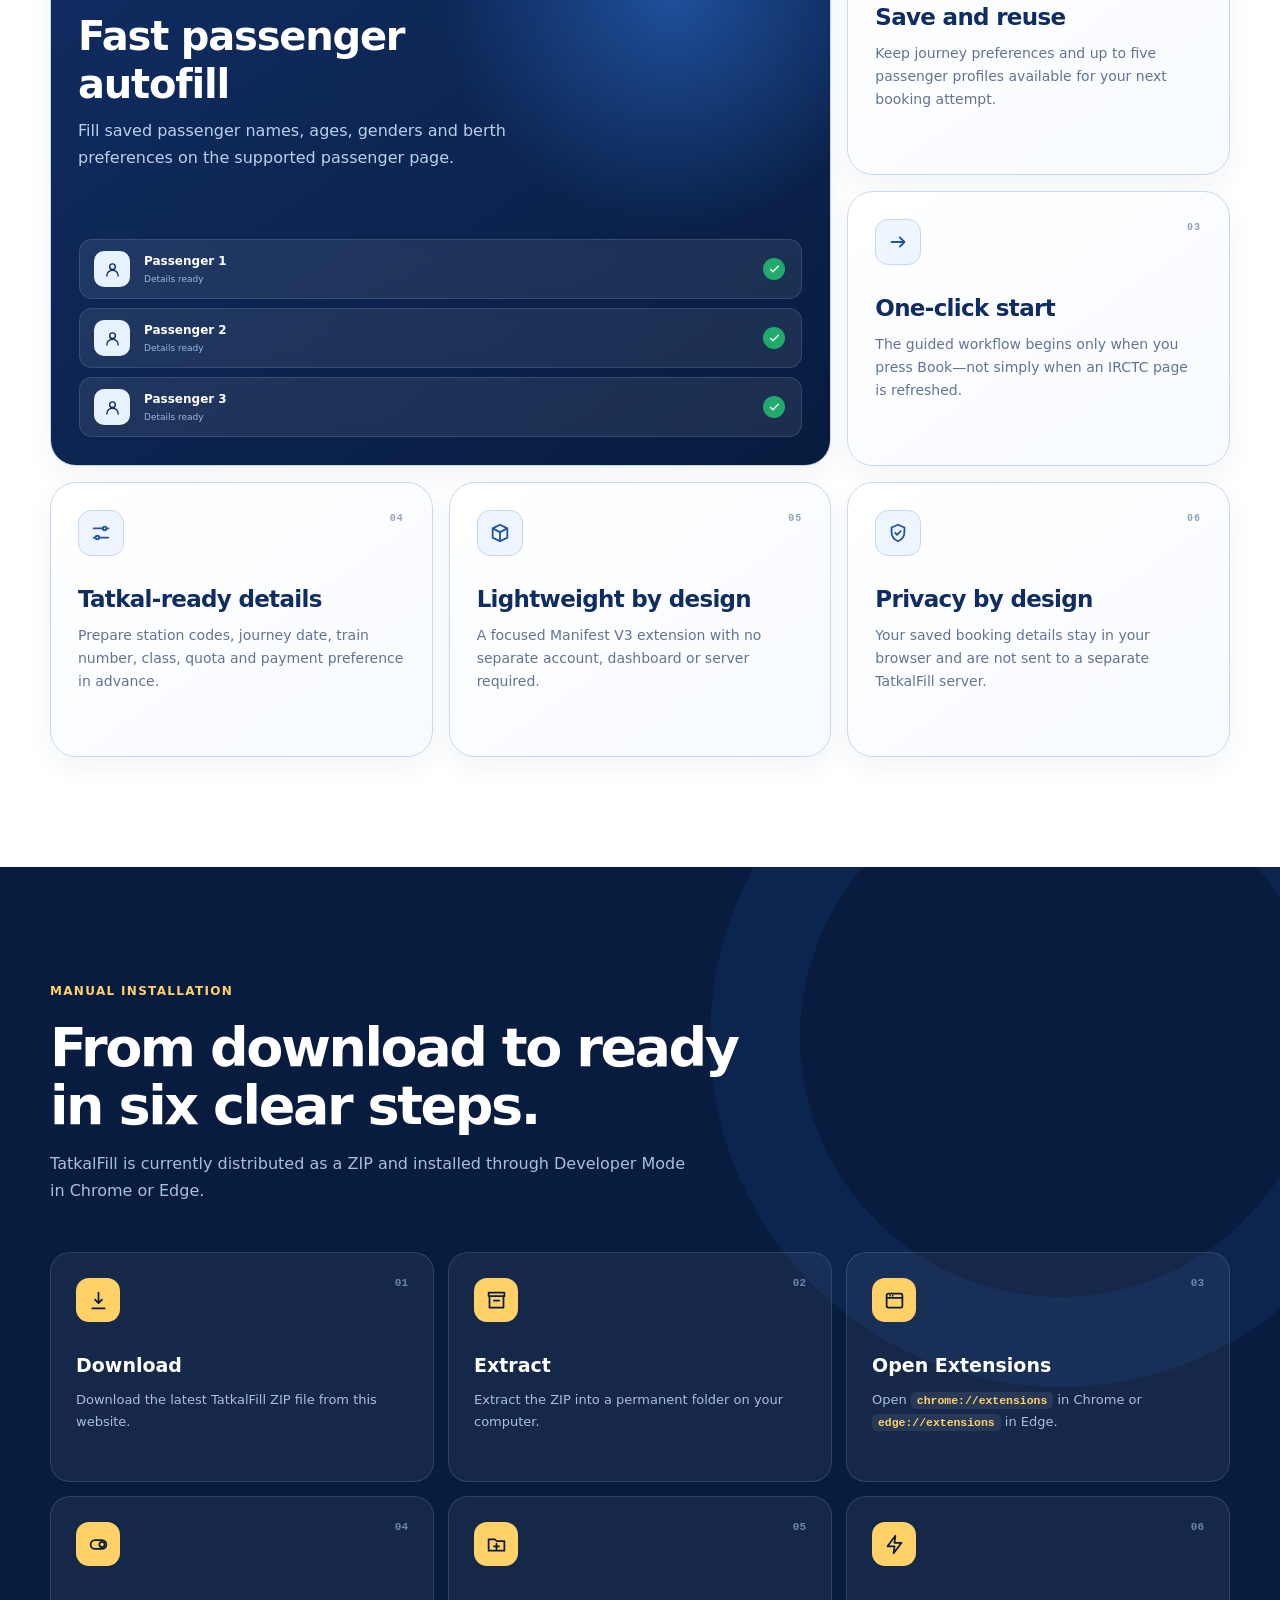
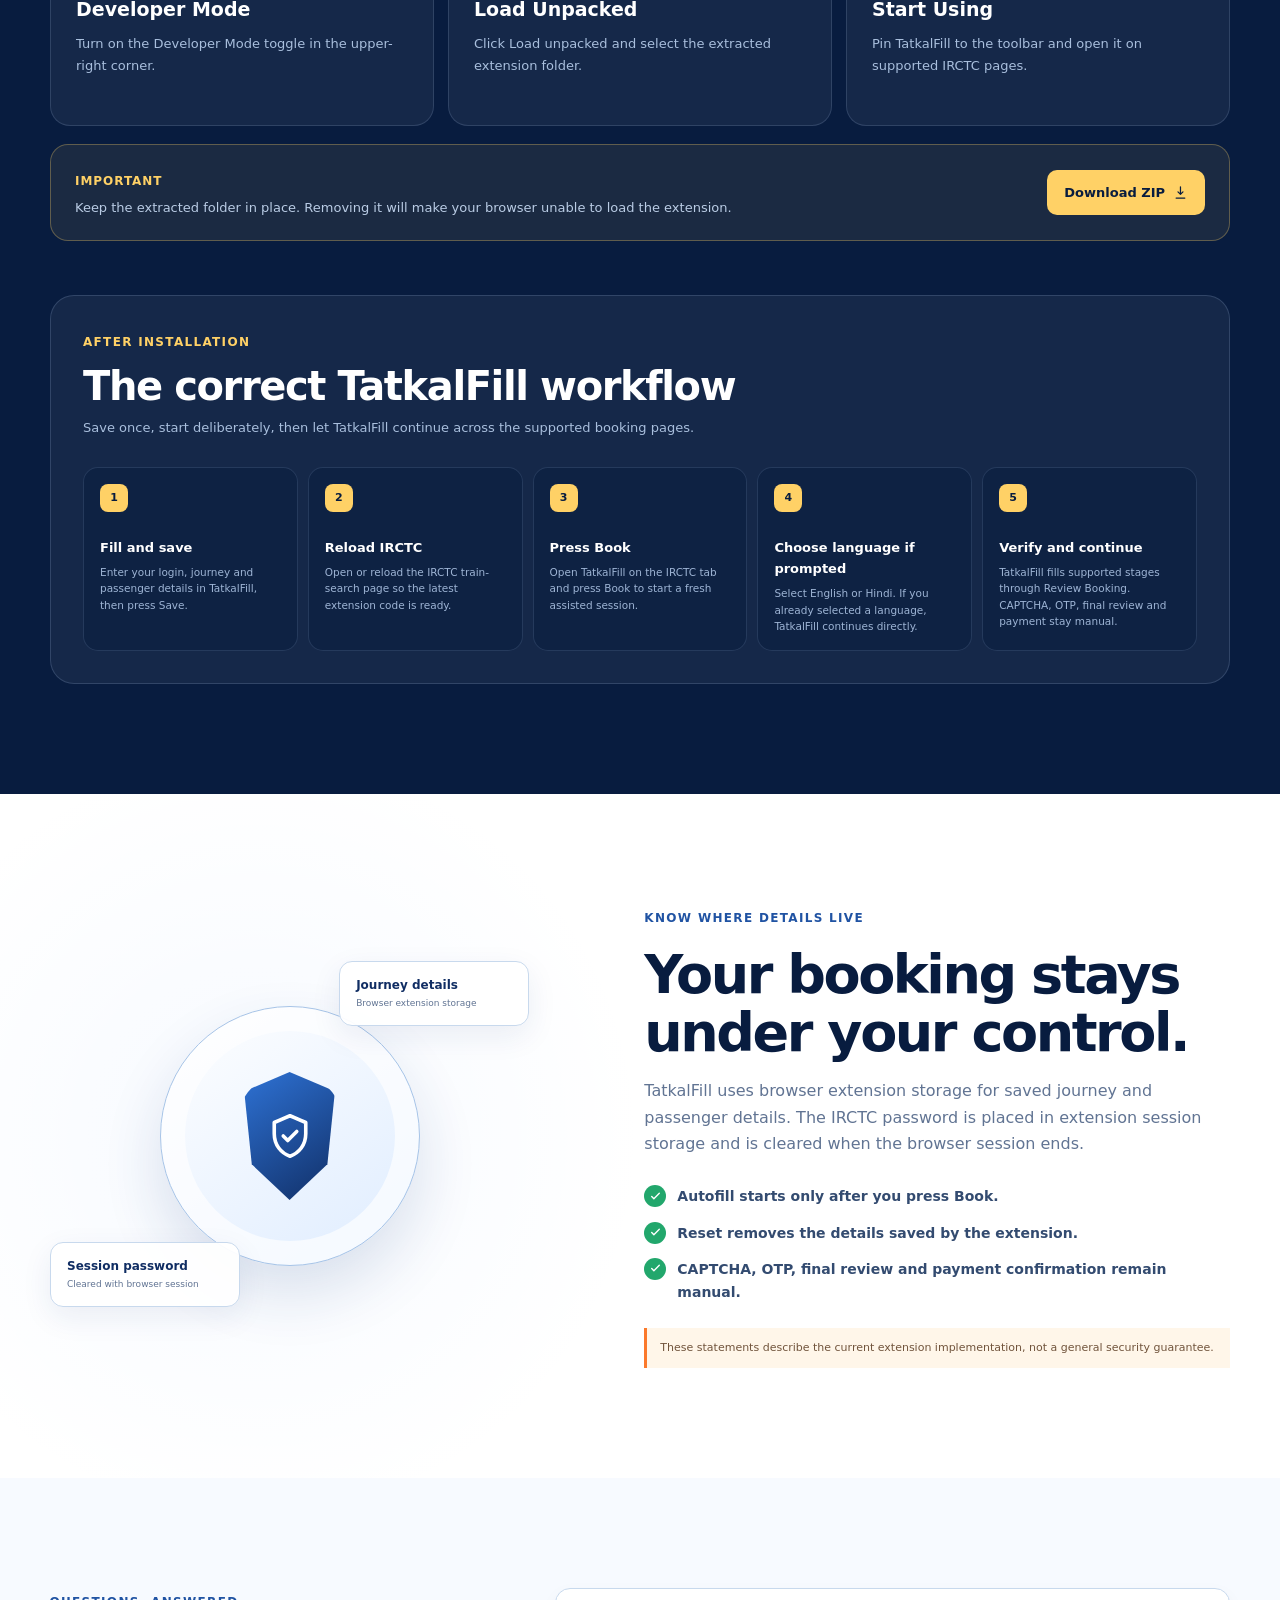
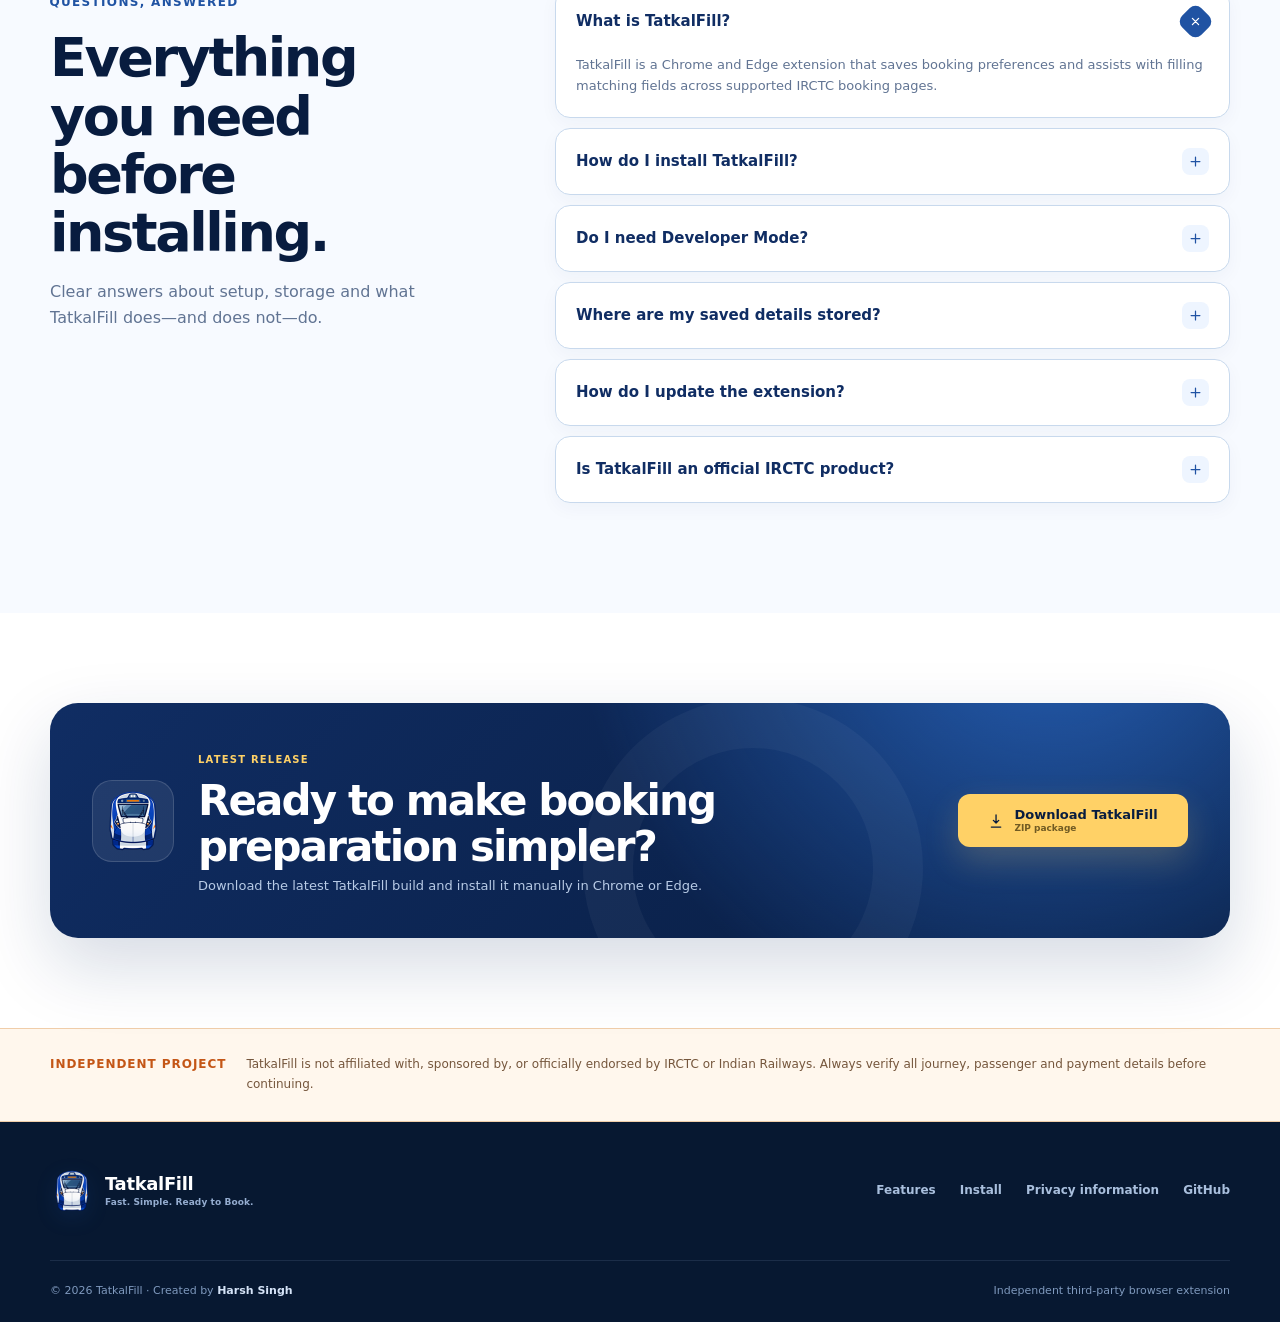
==== commit 3e45f528: "ci: publish latest extension download automatically" ====
--- a/website/index.html
+++ b/website/index.html
@@ -68,7 +68,7 @@
           <a href="#features">Features</a>
           <a href="#how-to-use">How to use</a>
           <a href="#faq">FAQ</a>
-          <a class="nav-download" href="./downloads/TatkalFill.zip" download>Download</a>
+          <a class="nav-download" href="https://github.com/harsh-hsy/tatkalfill/releases/download/tatkalfill-latest/TatkalFill.zip">Download</a>
         </nav>
       </div>
     </header>
@@ -87,7 +87,7 @@
               matching fields across supported IRCTC booking pages—only when you press Book.
             </p>
             <div class="hero-actions">
-              <a class="button button-primary" href="./downloads/TatkalFill.zip" download>
+              <a class="button button-primary" href="https://github.com/harsh-hsy/tatkalfill/releases/download/tatkalfill-latest/TatkalFill.zip">
                 <svg class="icon" aria-hidden="true"><use href="#icon-download" /></svg> Download Extension
               </a>
               <a
@@ -252,7 +252,7 @@
 
           <div class="install-callout reveal">
             <div><strong>Important</strong><p>Keep the extracted folder in place. Removing it will make your browser unable to load the extension.</p></div>
-            <a href="./downloads/TatkalFill.zip" download>Download ZIP <svg class="icon" aria-hidden="true"><use href="#icon-download" /></svg></a>
+            <a href="https://github.com/harsh-hsy/tatkalfill/releases/download/tatkalfill-latest/TatkalFill.zip">Download ZIP <svg class="icon" aria-hidden="true"><use href="#icon-download" /></svg></a>
           </div>
 
           <div class="use-workflow reveal">
@@ -337,9 +337,9 @@
         <div class="container download-card reveal">
           <div class="download-copy">
             <img src="./images/logo.png" alt="TatkalFill train icon" width="72" height="72" />
-            <div><span>Version 3.0.6</span><h2>Ready to make booking preparation simpler?</h2><p>Download TatkalFill and install it manually in Chrome or Edge.</p></div>
-          </div>
-          <a class="button button-download" href="./downloads/TatkalFill.zip" download>
+            <div><span>Latest release</span><h2>Ready to make booking preparation simpler?</h2><p>Download the latest TatkalFill build and install it manually in Chrome or Edge.</p></div>
+          </div>
+          <a class="button button-download" href="https://github.com/harsh-hsy/tatkalfill/releases/download/tatkalfill-latest/TatkalFill.zip">
             <svg class="icon" aria-hidden="true"><use href="#icon-download" /></svg><span><b>Download TatkalFill</b><small>ZIP package</small></span>
           </a>
         </div>
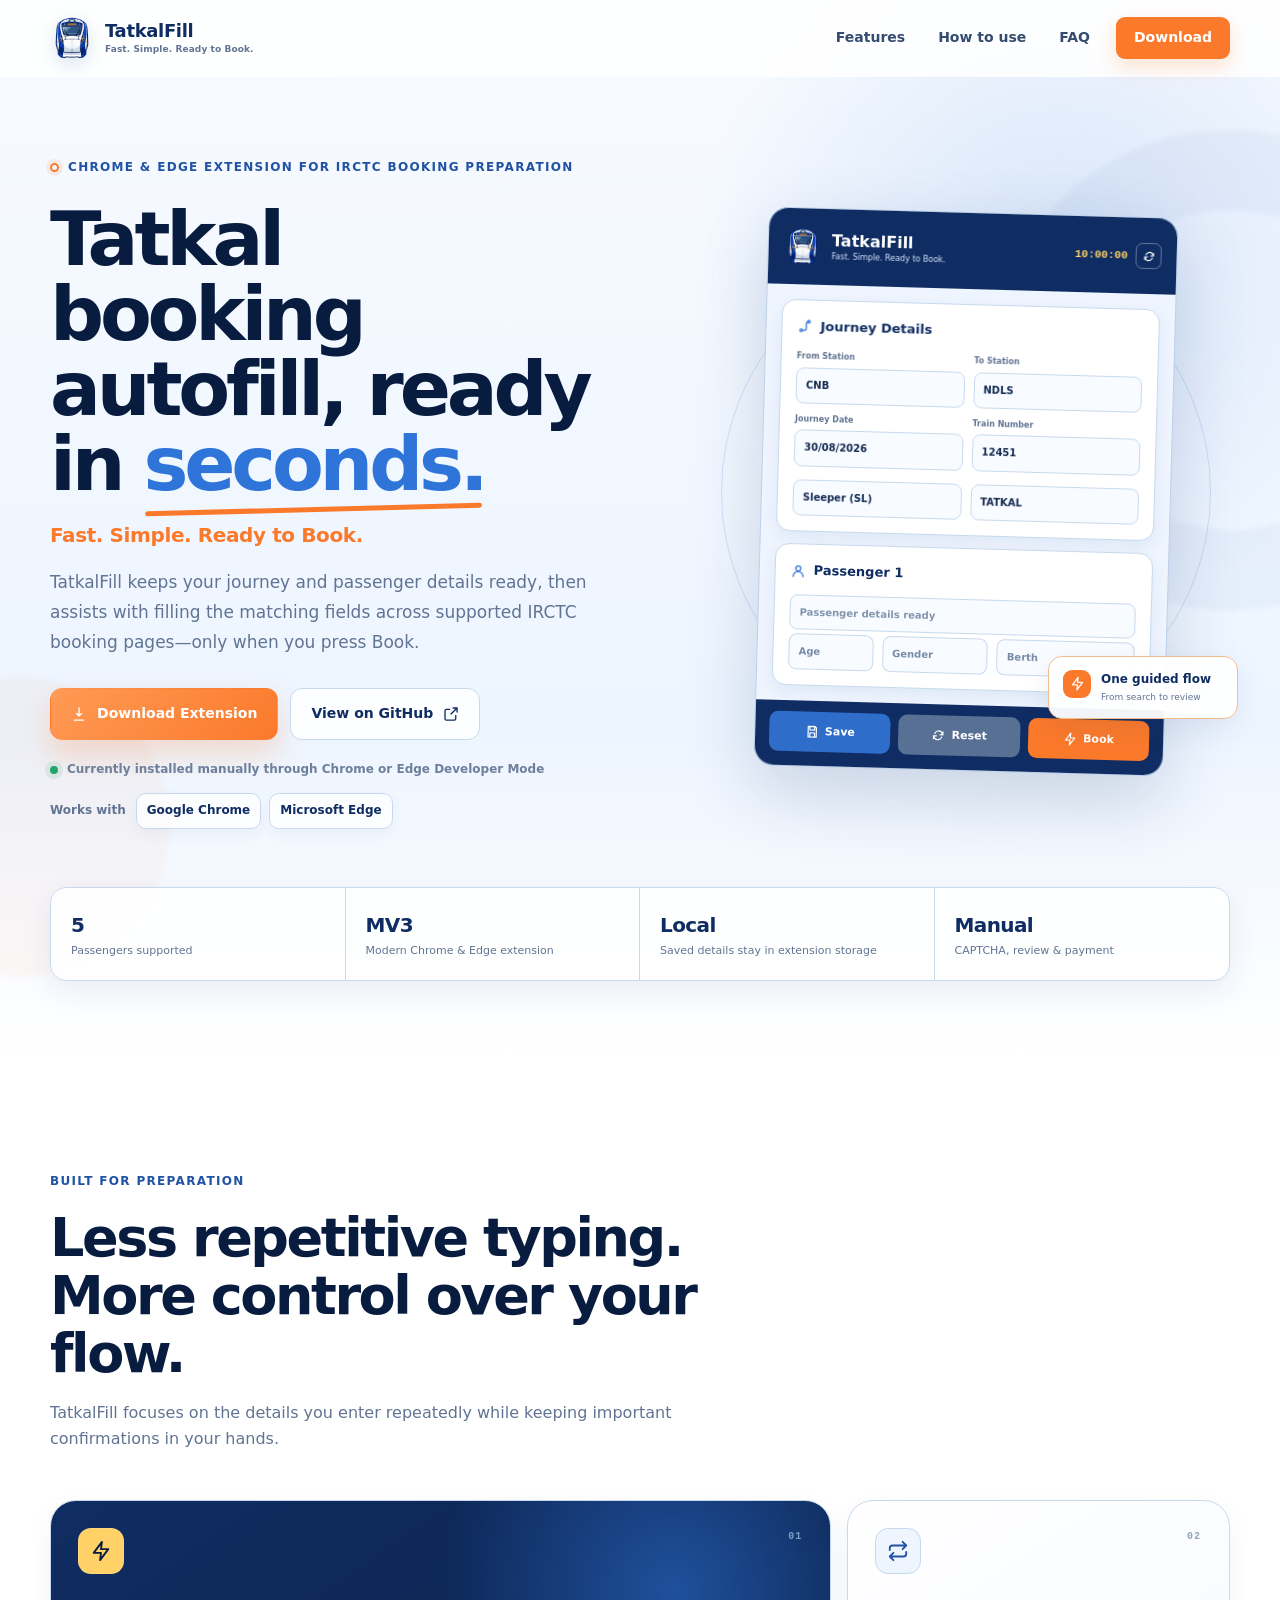
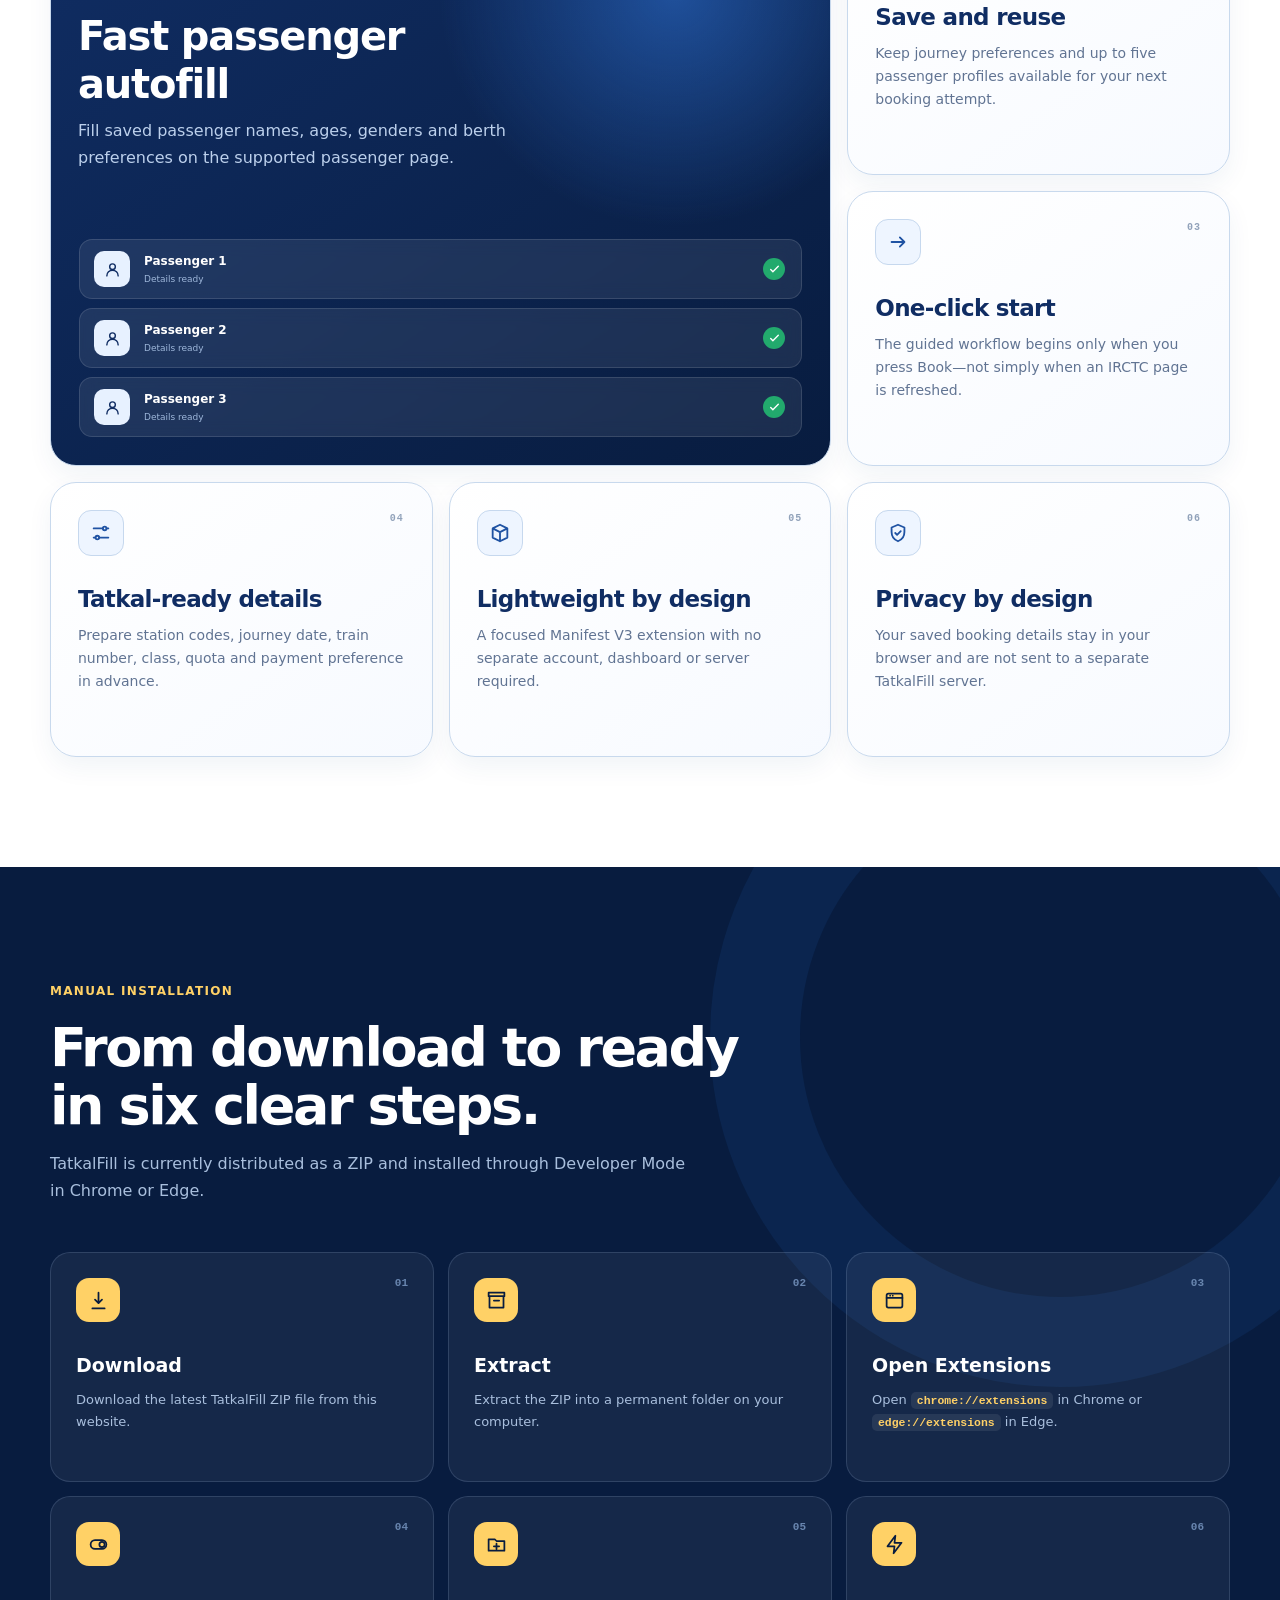
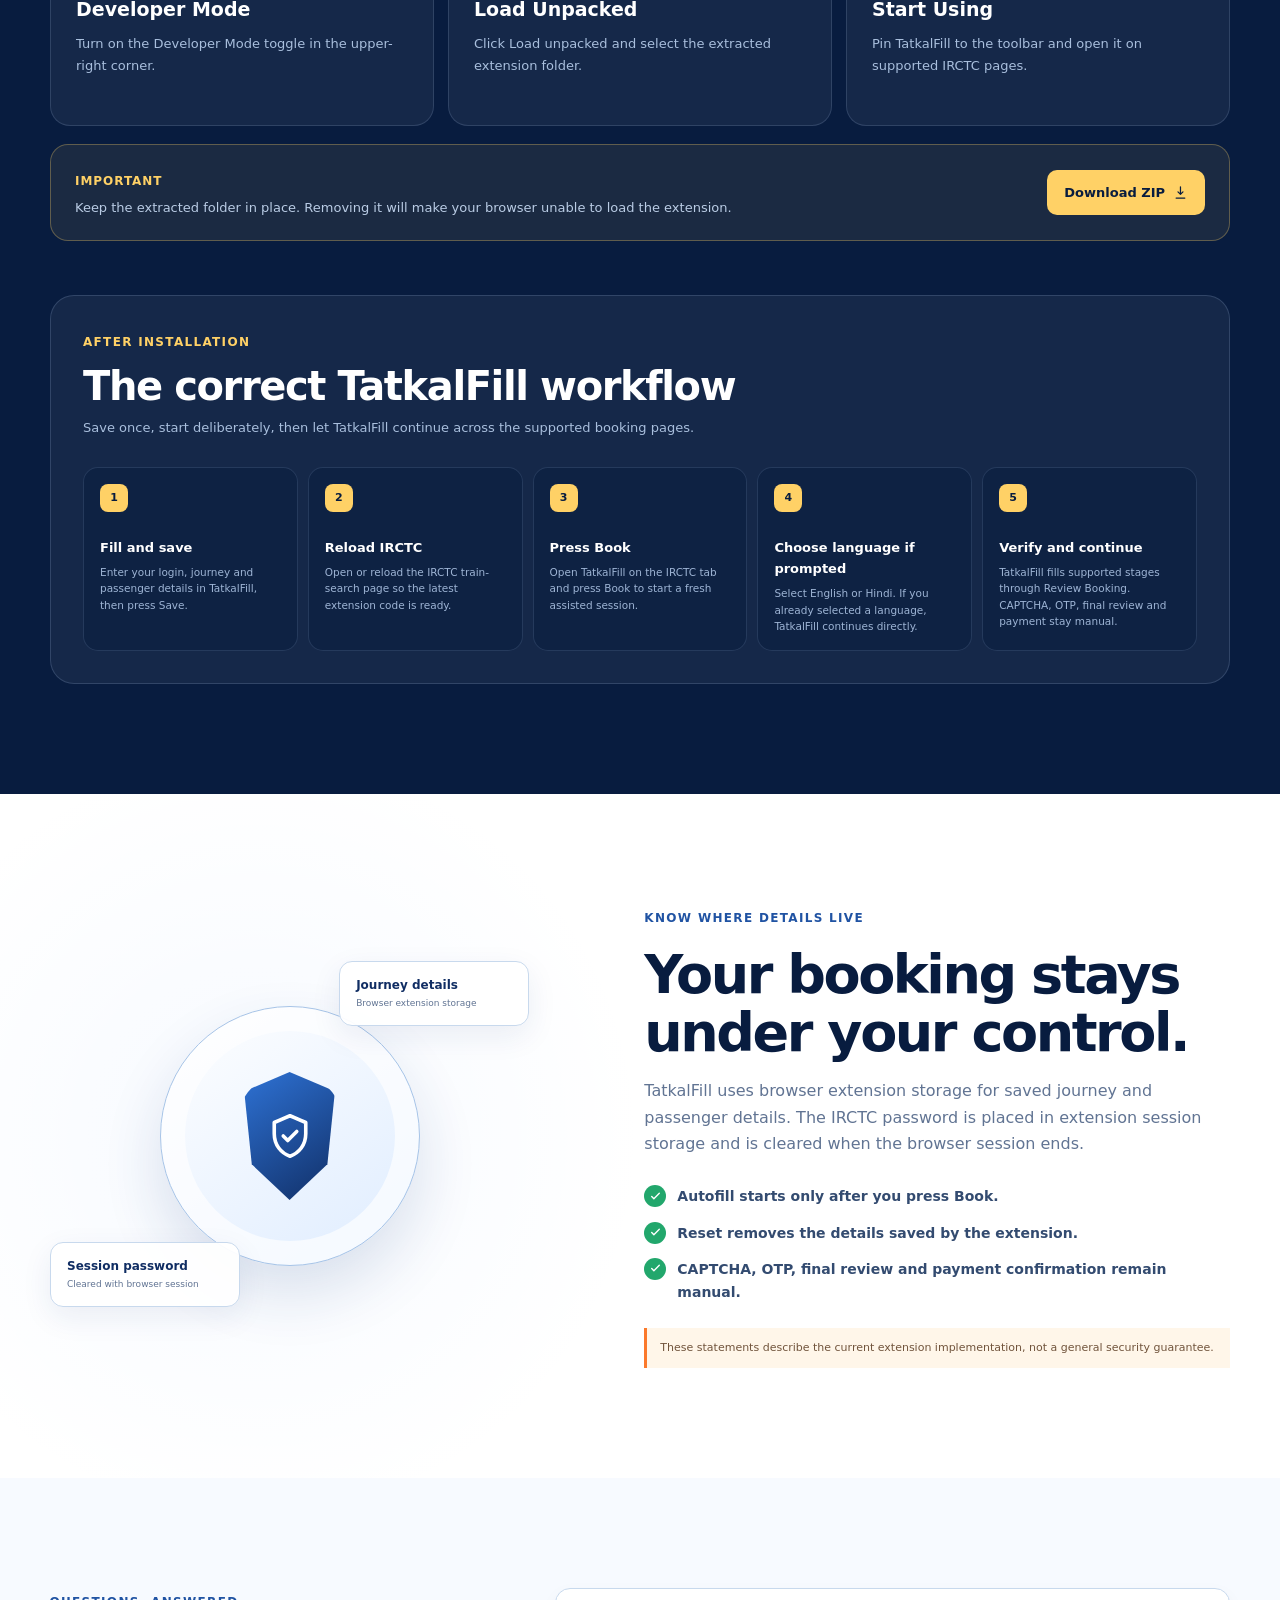
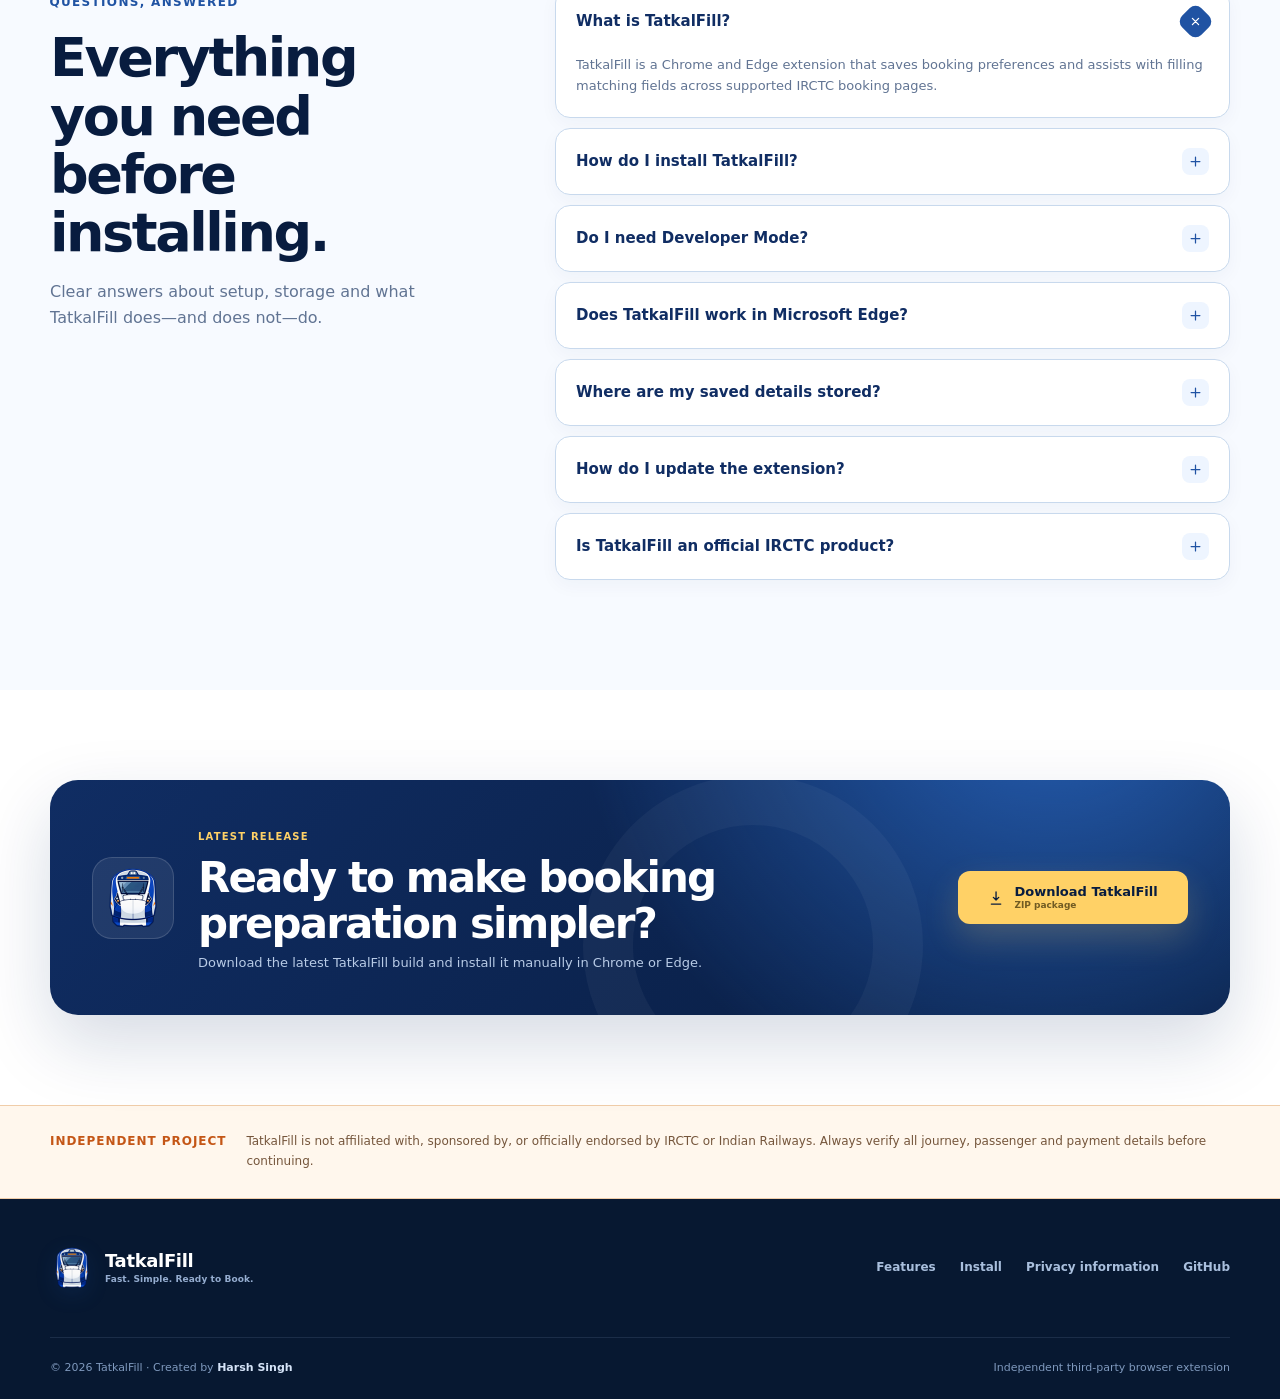
==== commit fb2a6951: "feat: improve SEO and add GitHub Pages deployment" ====
--- a/website/index.html
+++ b/website/index.html
@@ -1,21 +1,72 @@
 <!doctype html>
-<html lang="en">
+<html lang="en-IN">
   <head>
     <meta charset="UTF-8" />
     <meta name="viewport" content="width=device-width, initial-scale=1" />
     <meta name="theme-color" content="#17366f" />
+    <meta name="author" content="Harsh Singh" />
+    <meta name="robots" content="index, follow, max-image-preview:large, max-snippet:-1, max-video-preview:-1" />
     <meta
       name="description"
-      content="TatkalFill helps you save and autofill IRCTC journey and passenger details through a guided browser workflow."
+      content="TatkalFill is a lightweight Chrome and Edge extension that saves and autofills IRCTC Tatkal journey and passenger details through a guided workflow."
     />
-    <meta property="og:title" content="TatkalFill — Fast. Simple. Ready to Book." />
+    <link rel="canonical" href="https://harsh-hsy.github.io/tatkalfill/" />
+    <link rel="alternate" hreflang="en-IN" href="https://harsh-hsy.github.io/tatkalfill/" />
+    <meta property="og:title" content="TatkalFill — Tatkal Booking Extension for Chrome &amp; Edge" />
     <meta
       property="og:description"
-      content="A lightweight Chrome and Edge extension for faster IRCTC Tatkal booking preparation."
+      content="Save and autofill IRCTC Tatkal journey and passenger details with TatkalFill for Google Chrome and Microsoft Edge."
     />
     <meta property="og:type" content="website" />
-    <title>TatkalFill — Fast. Simple. Ready to Book.</title>
+    <meta property="og:url" content="https://harsh-hsy.github.io/tatkalfill/" />
+    <meta property="og:site_name" content="TatkalFill" />
+    <meta property="og:locale" content="en_IN" />
+    <meta property="og:image" content="https://harsh-hsy.github.io/tatkalfill/images/logo.png" />
+    <meta property="og:image:alt" content="TatkalFill train extension logo" />
+    <meta name="twitter:card" content="summary" />
+    <meta name="twitter:title" content="TatkalFill — Tatkal Booking Extension for Chrome &amp; Edge" />
+    <meta name="twitter:description" content="Save and autofill IRCTC Tatkal journey and passenger details through a guided browser workflow." />
+    <meta name="twitter:image" content="https://harsh-hsy.github.io/tatkalfill/images/logo.png" />
+    <title>TatkalFill — Tatkal Booking Extension for Chrome &amp; Edge</title>
     <link rel="icon" type="image/png" href="./images/logo.png" />
+    <link rel="apple-touch-icon" href="./images/logo.png" />
+    <script type="application/ld+json">
+      {
+        "@context": "https://schema.org",
+        "@graph": [
+          {
+            "@type": "WebSite",
+            "@id": "https://harsh-hsy.github.io/tatkalfill/#website",
+            "url": "https://harsh-hsy.github.io/tatkalfill/",
+            "name": "TatkalFill",
+            "alternateName": "Tatkal Fill",
+            "description": "A Chrome and Edge extension for assisted IRCTC Tatkal booking autofill."
+          },
+          {
+            "@type": "SoftwareApplication",
+            "@id": "https://harsh-hsy.github.io/tatkalfill/#application",
+            "name": "TatkalFill",
+            "applicationCategory": "BrowserApplication",
+            "operatingSystem": "Google Chrome, Microsoft Edge",
+            "url": "https://harsh-hsy.github.io/tatkalfill/",
+            "downloadUrl": "https://github.com/harsh-hsy/tatkalfill/releases/download/tatkalfill-latest/TatkalFill.zip",
+            "image": "https://harsh-hsy.github.io/tatkalfill/images/logo.png",
+            "description": "TatkalFill saves and autofills matching IRCTC Tatkal journey and passenger fields through a user-started guided workflow.",
+            "isAccessibleForFree": true,
+            "offers": {
+              "@type": "Offer",
+              "price": "0",
+              "priceCurrency": "INR"
+            },
+            "author": {
+              "@type": "Person",
+              "name": "Harsh Singh",
+              "url": "https://harsh-hsy.onrender.com/"
+            }
+          }
+        ]
+      }
+    </script>
     <script>document.documentElement.classList.add("js");</script>
     <link rel="stylesheet" href="./css/style.css" />
     <script src="./js/script.js" defer></script>
@@ -80,7 +131,7 @@
         <div class="container hero-grid">
           <div class="hero-copy reveal">
             <div class="eyebrow"><span></span> Chrome &amp; Edge extension for IRCTC booking preparation</div>
-            <h1>Be ready when every <em>second</em> matters.</h1>
+            <h1>Tatkal booking autofill, ready in <em>seconds.</em></h1>
             <p class="hero-tagline">Fast. Simple. Ready to Book.</p>
             <p class="hero-description">
               TatkalFill keeps your journey and passenger details ready, then assists with filling the
@@ -318,6 +369,10 @@
               <p>Yes. This release is installed manually and currently requires Developer Mode in Chrome or Edge.</p>
             </details>
             <details>
+              <summary>Does TatkalFill work in Microsoft Edge?<span><svg class="icon" aria-hidden="true"><use href="#icon-plus" /></svg></span></summary>
+              <p>Yes. TatkalFill works in Microsoft Edge as well as Google Chrome because both support compatible Chromium extensions.</p>
+            </details>
+            <details>
               <summary>Where are my saved details stored?<span><svg class="icon" aria-hidden="true"><use href="#icon-plus" /></svg></span></summary>
               <p>Journey and passenger information is saved using local browser extension storage. The password is kept in extension session storage and cleared when the browser session ends.</p>
             </details>
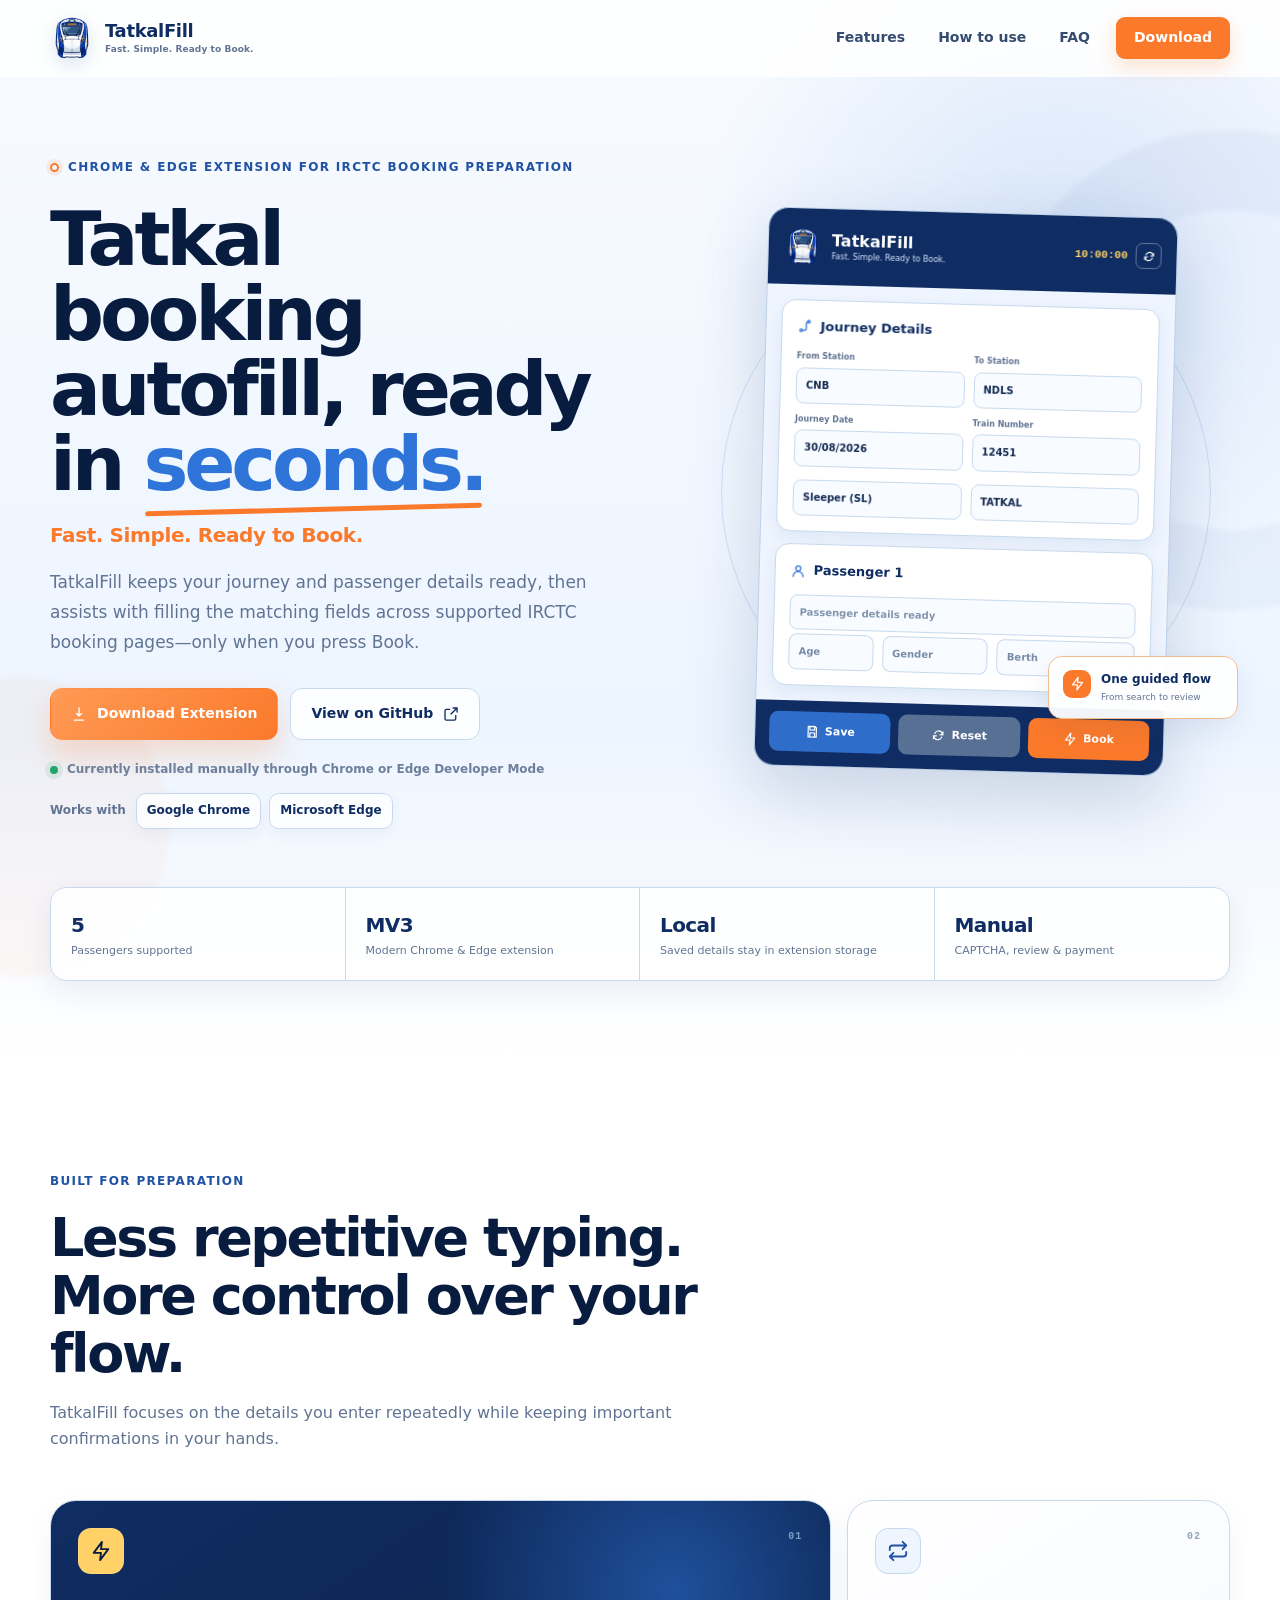
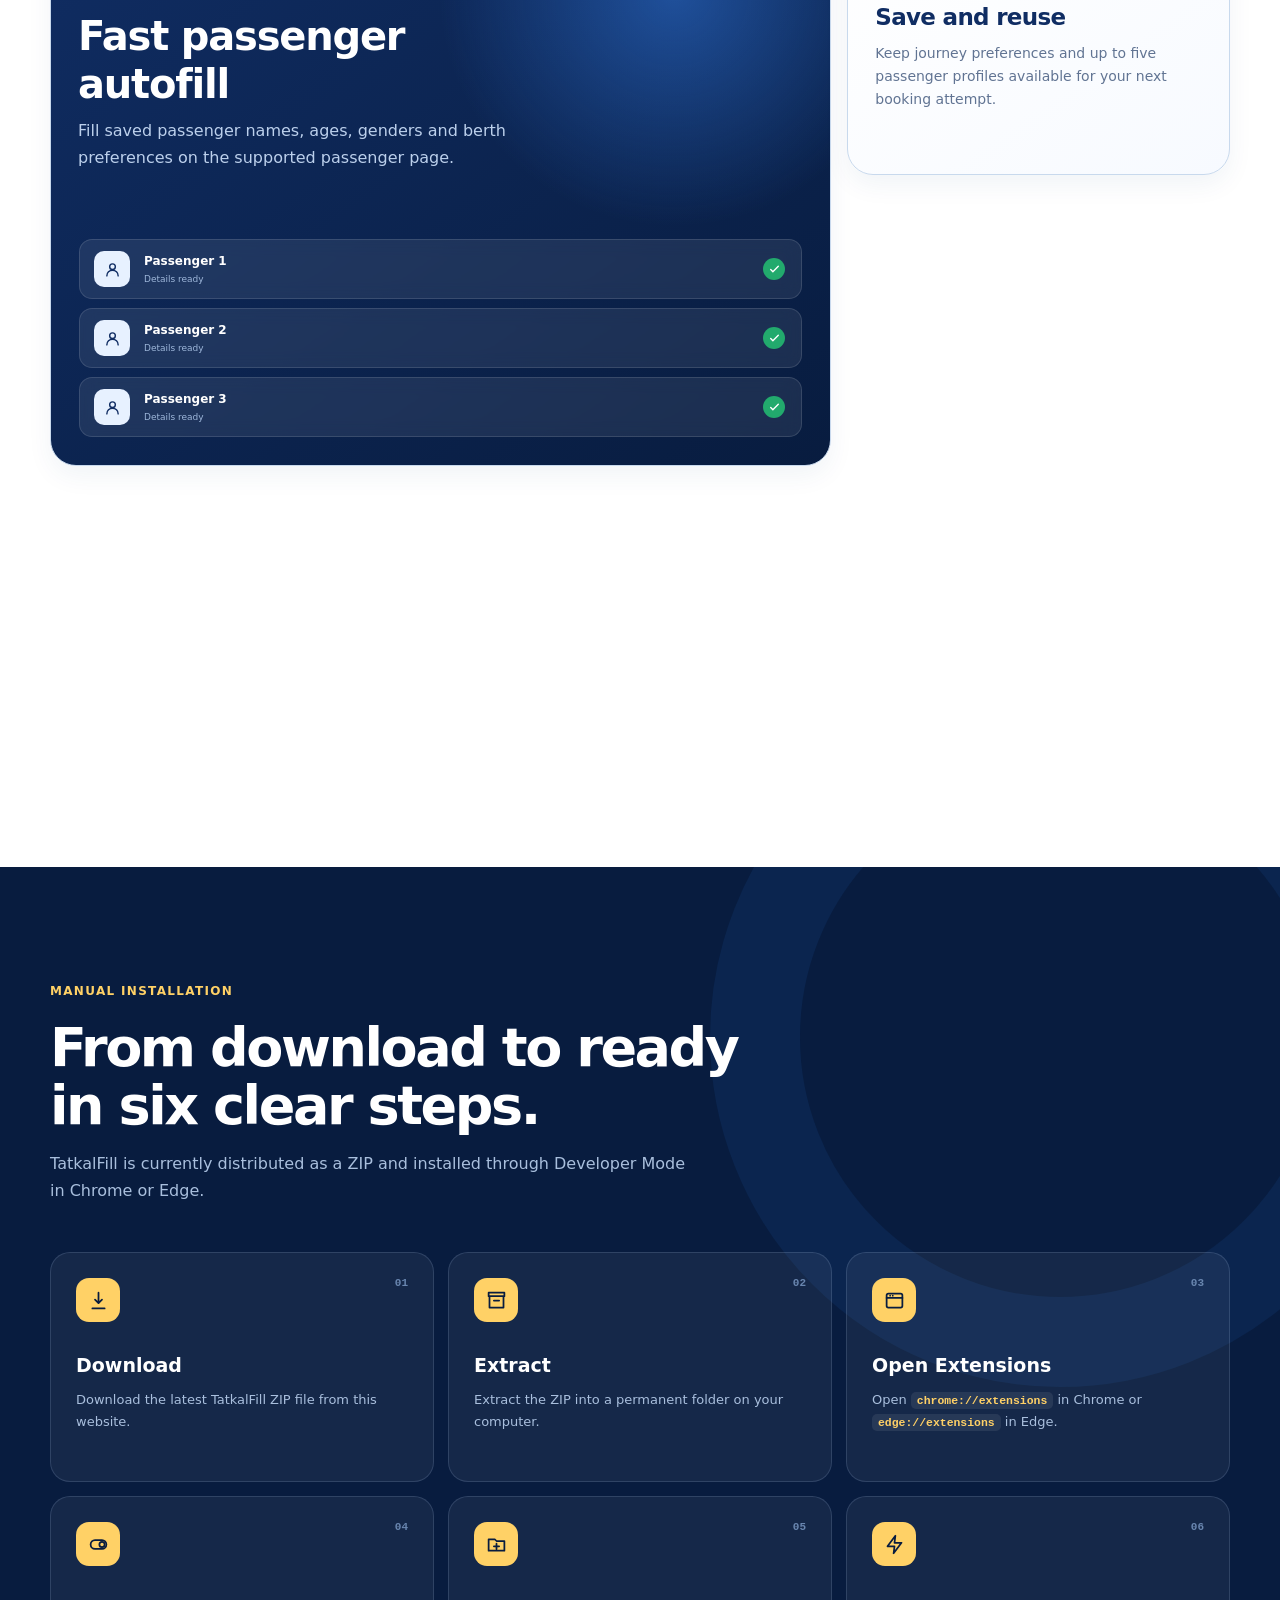
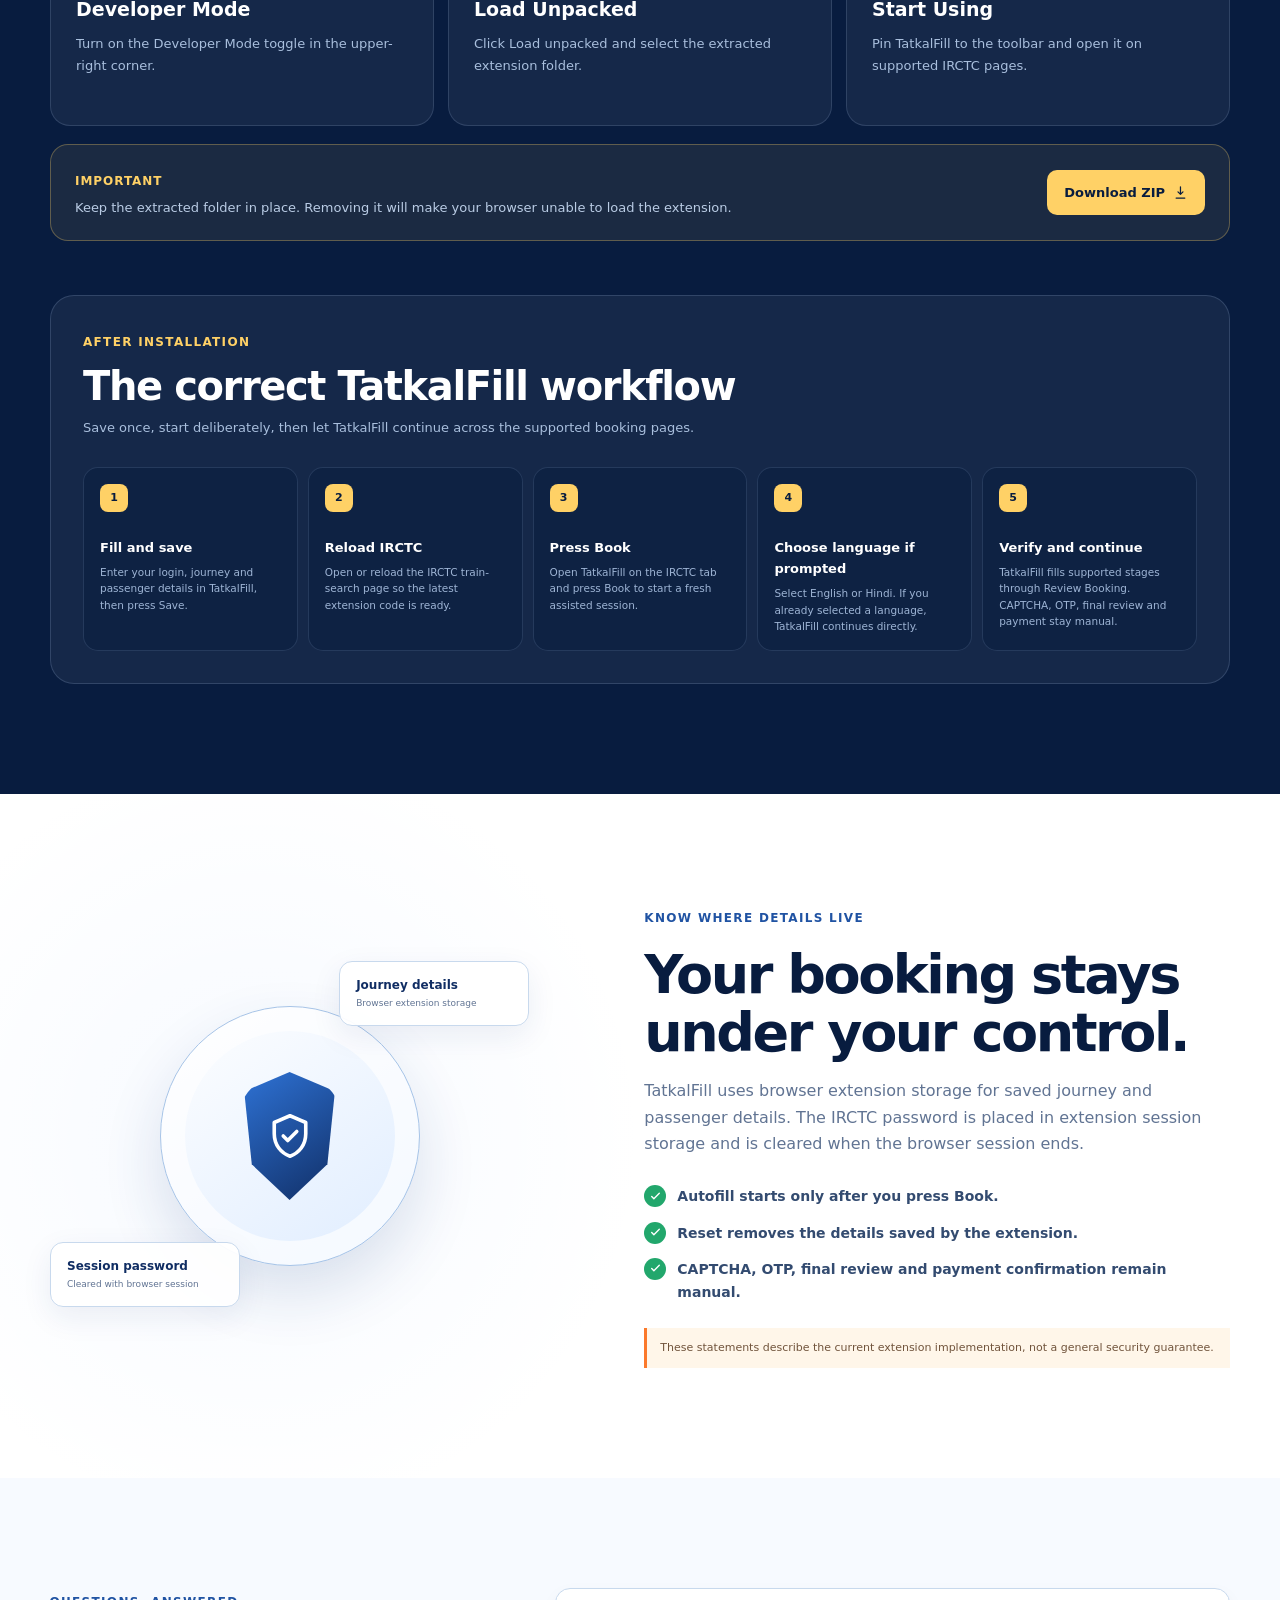
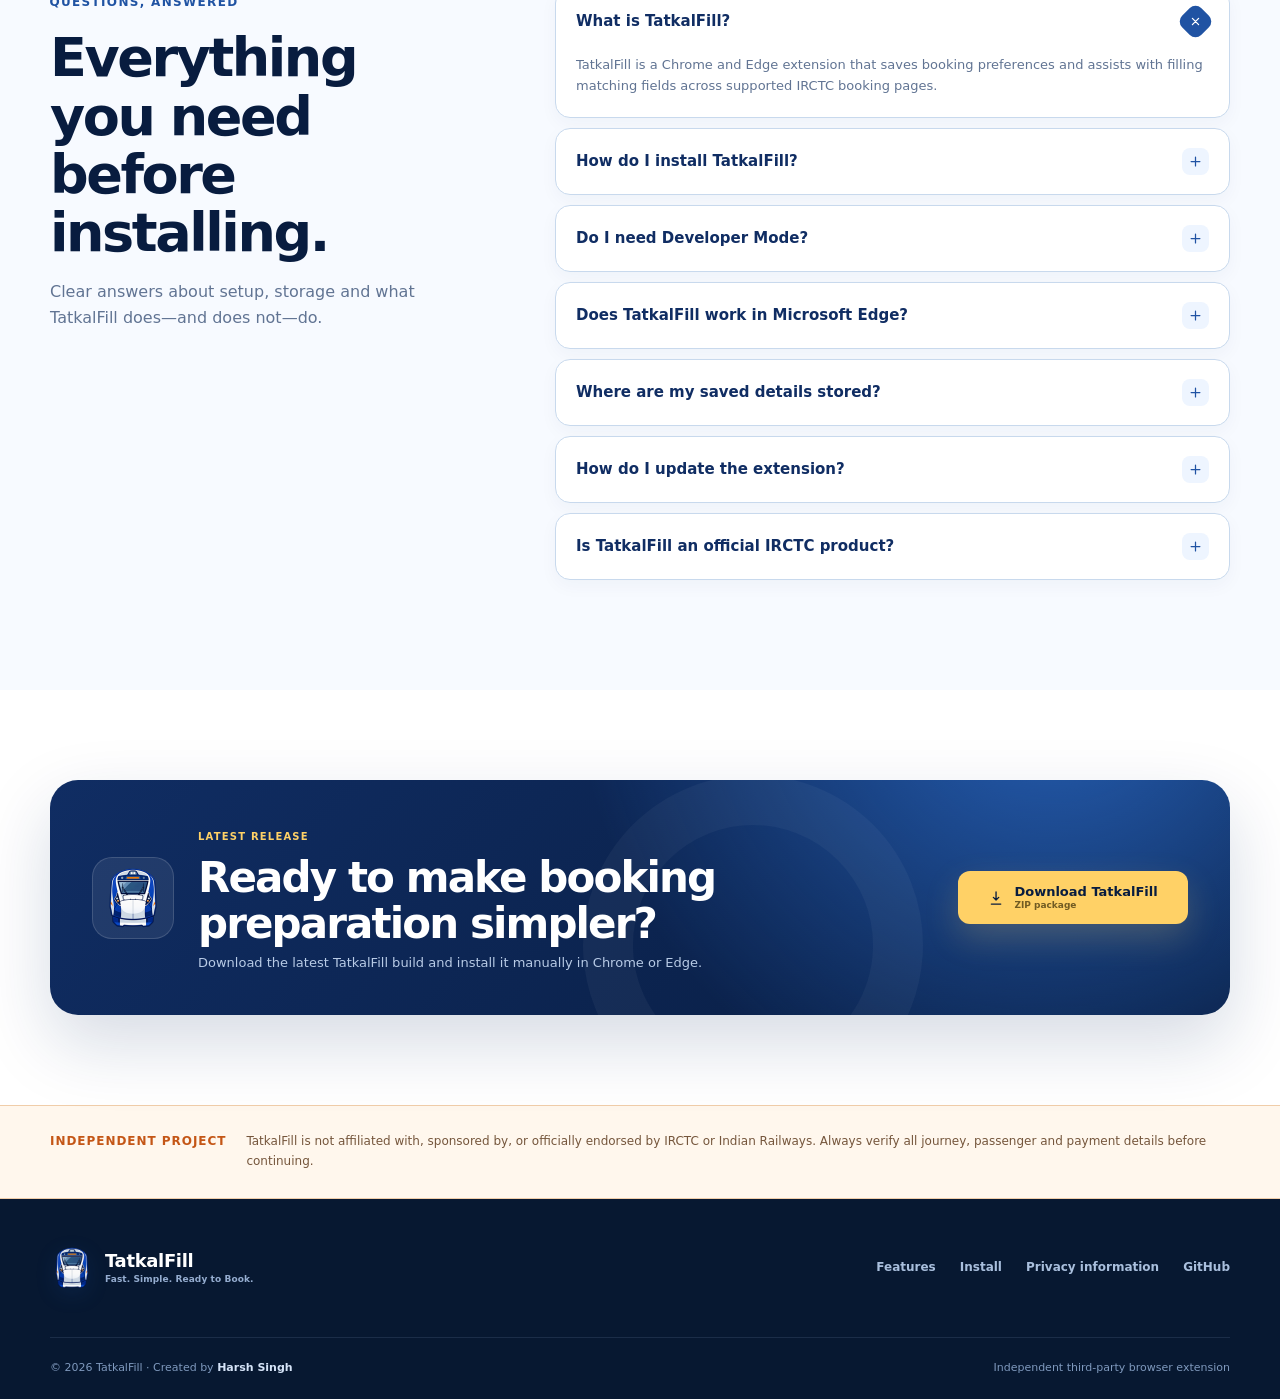
==== commit bfb3a952: "docs: add live website link and SEO keywords" ====
--- a/website/index.html
+++ b/website/index.html
@@ -5,6 +5,11 @@
     <meta name="viewport" content="width=device-width, initial-scale=1" />
     <meta name="theme-color" content="#17366f" />
     <meta name="author" content="Harsh Singh" />
+    <meta
+      name="keywords"
+      content="TatkalFill, Tatkal Fill, IRCTC Tatkal, IRCTC Autofill, Tatkal Booking, Tatkal Booking Extension, IRCTC Chrome Extension, Chrome Extension for IRCTC, IRCTC Passenger Autofill, Train Ticket Autofill, Tatkal Booking Assistant, IRCTC Tatkal Helper, IRCTC Booking Assistant, IRCTC Ticket Autofill, IRCTC Form Filler, Tatkal Form Filler, Railway Ticket Autofill, Railway Booking Extension, Train Booking Assistant, Tatkal Ticket Booking, Tatkal Train Booking, IRCTC Passenger Details, IRCTC Journey Details, IRCTC Booking Tool, IRCTC Utility, Train Ticket Helper, Tatkal Booking Tool, Tatkal Autofill Extension, IRCTC Autofill Extension, Chrome Tatkal Extension, Edge Tatkal Extension, Browser Extension for IRCTC, Indian Railway Booking, Indian Railway Tatkal, Train Ticket Booking Tool, Fast Tatkal Booking, Tatkal Booking Helper, Passenger Details Autofill, Railway Passenger Autofill, IRCTC Automation Tool, Tatkal Booking Preparation, TatkalFill Extension, TatkalFill Chrome Extension, TatkalFill IRCTC, Harsh Singh, Harsh Kumar Singh, harsh-hsy, harsh-hsy GitHub, Harsh Singh Developer, TatkalFill Harsh Singh, IRCTC Extension Harsh Singh"
+    />
+    <meta name="google-site-verification" content="ldLhmZGwmrP8AH81kahkCBuKS9-0LrNSk7eF8YcKSCI" />
     <meta name="robots" content="index, follow, max-image-preview:large, max-snippet:-1, max-video-preview:-1" />
     <meta
       name="description"
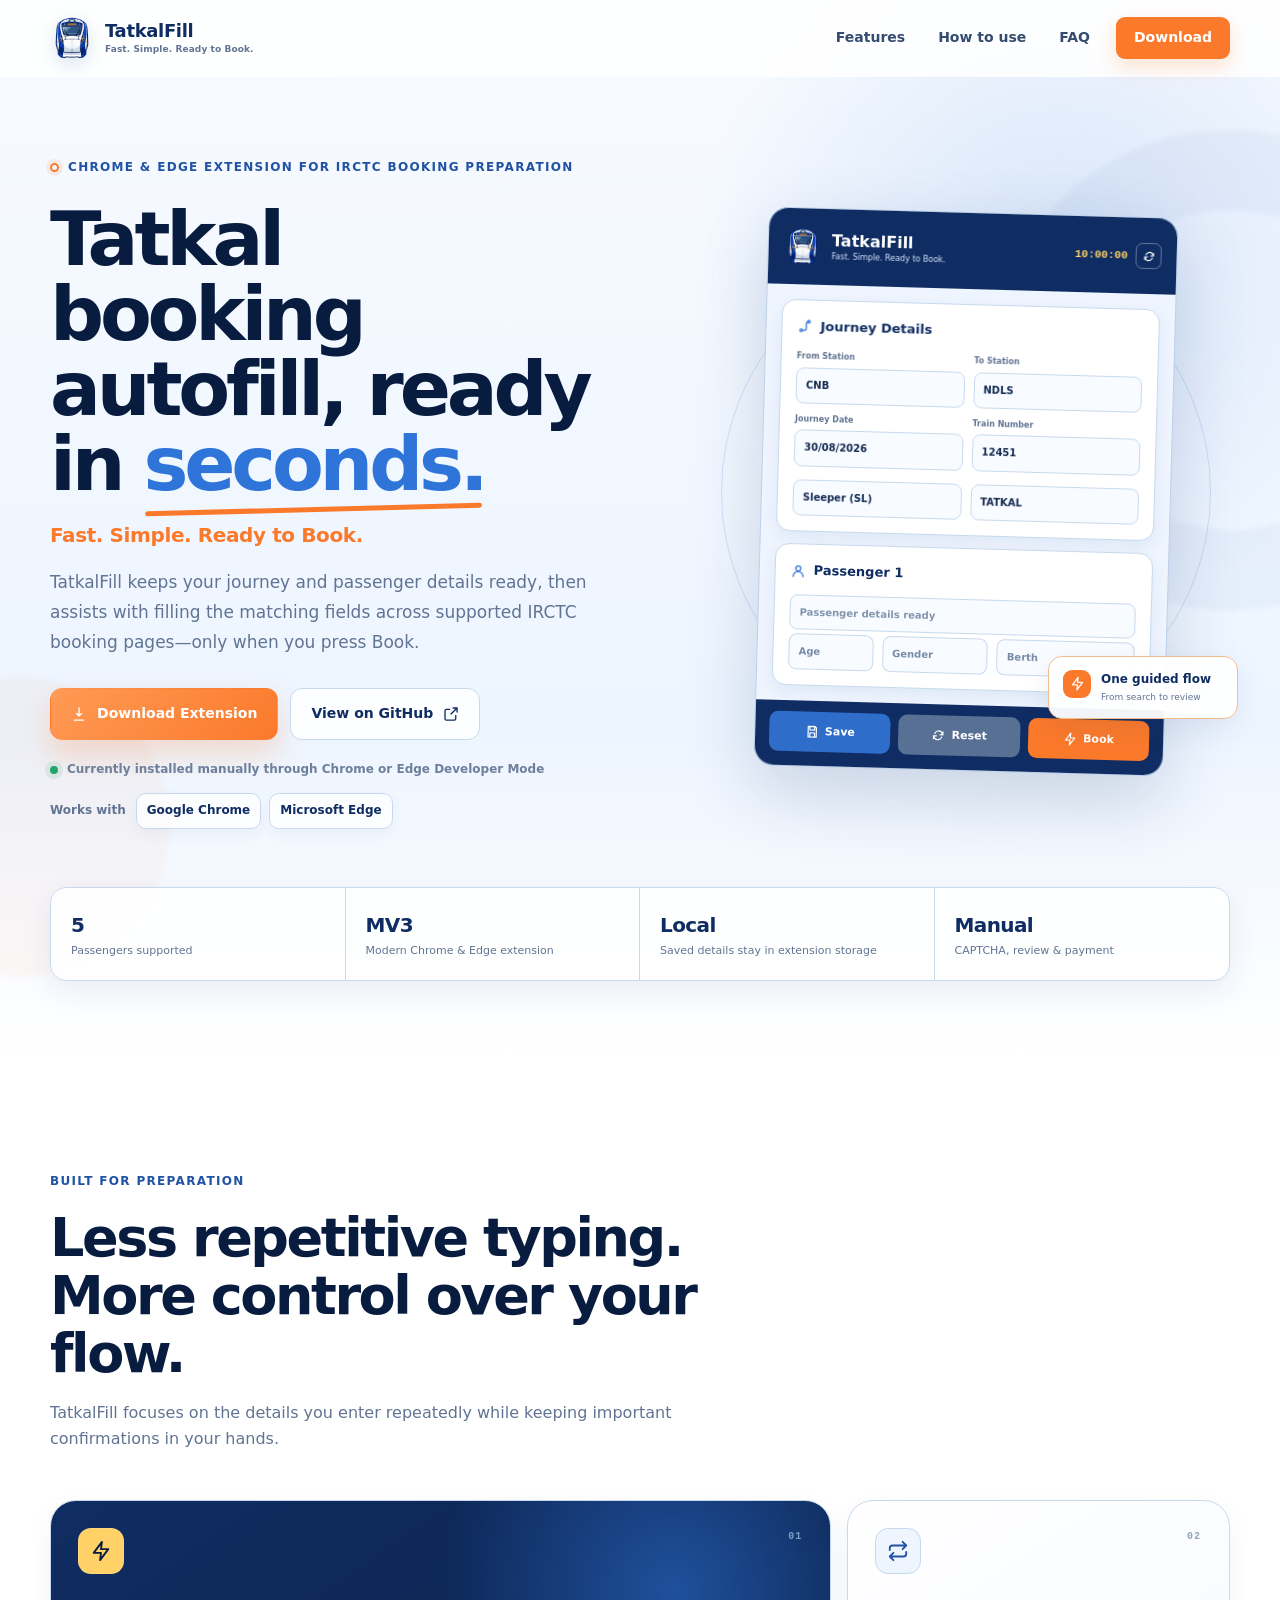
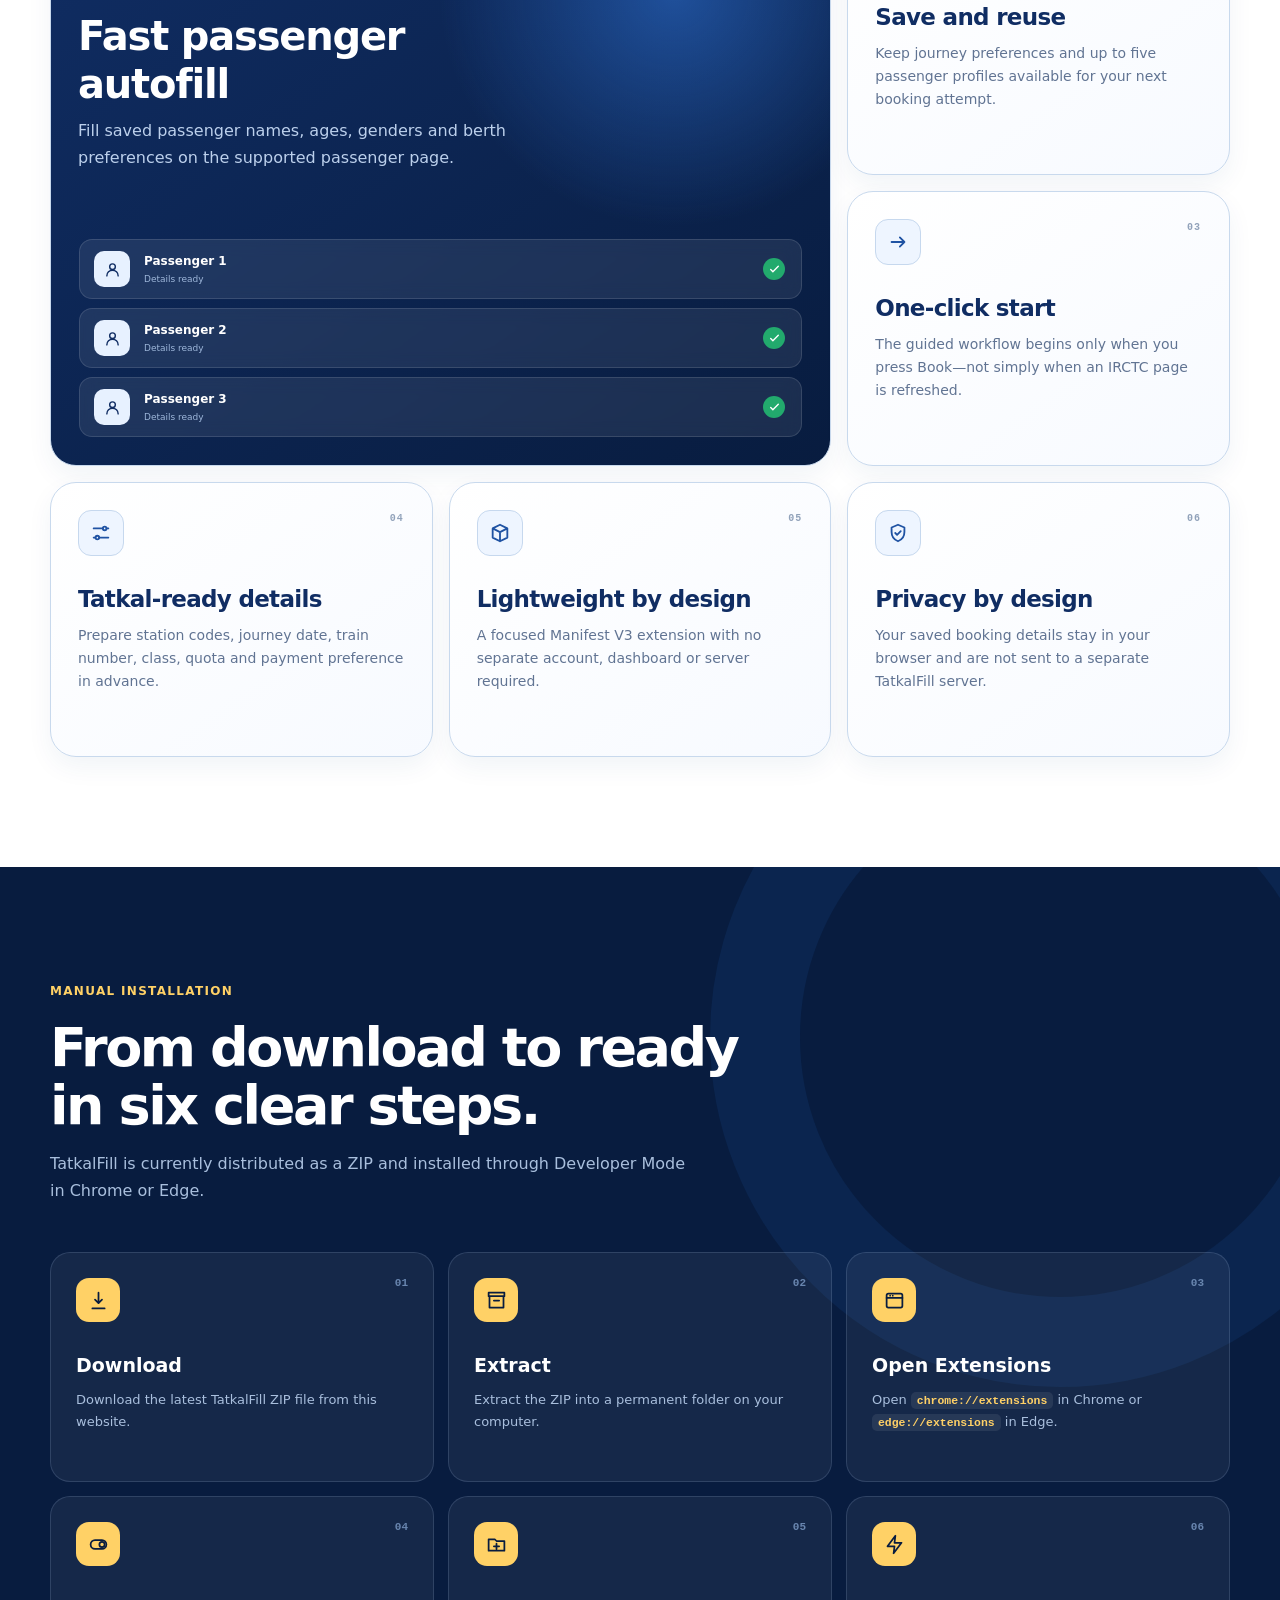
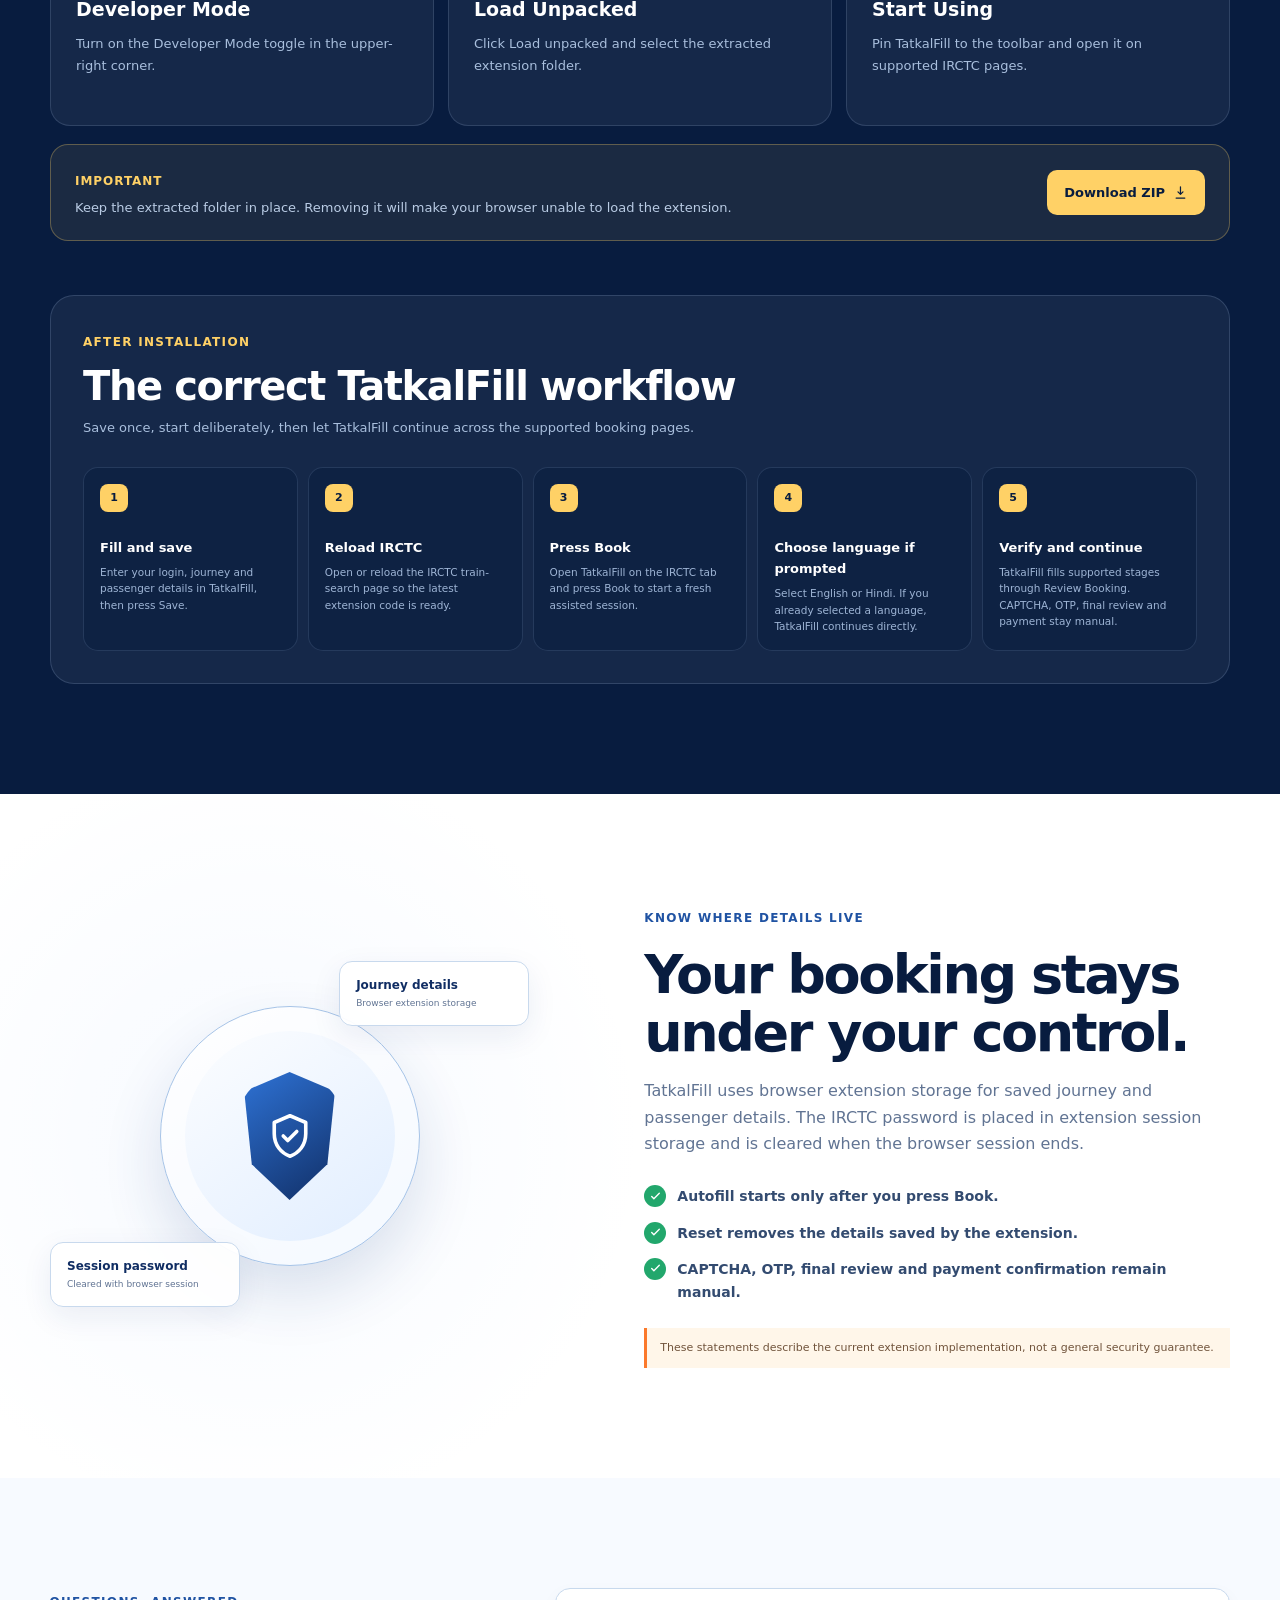
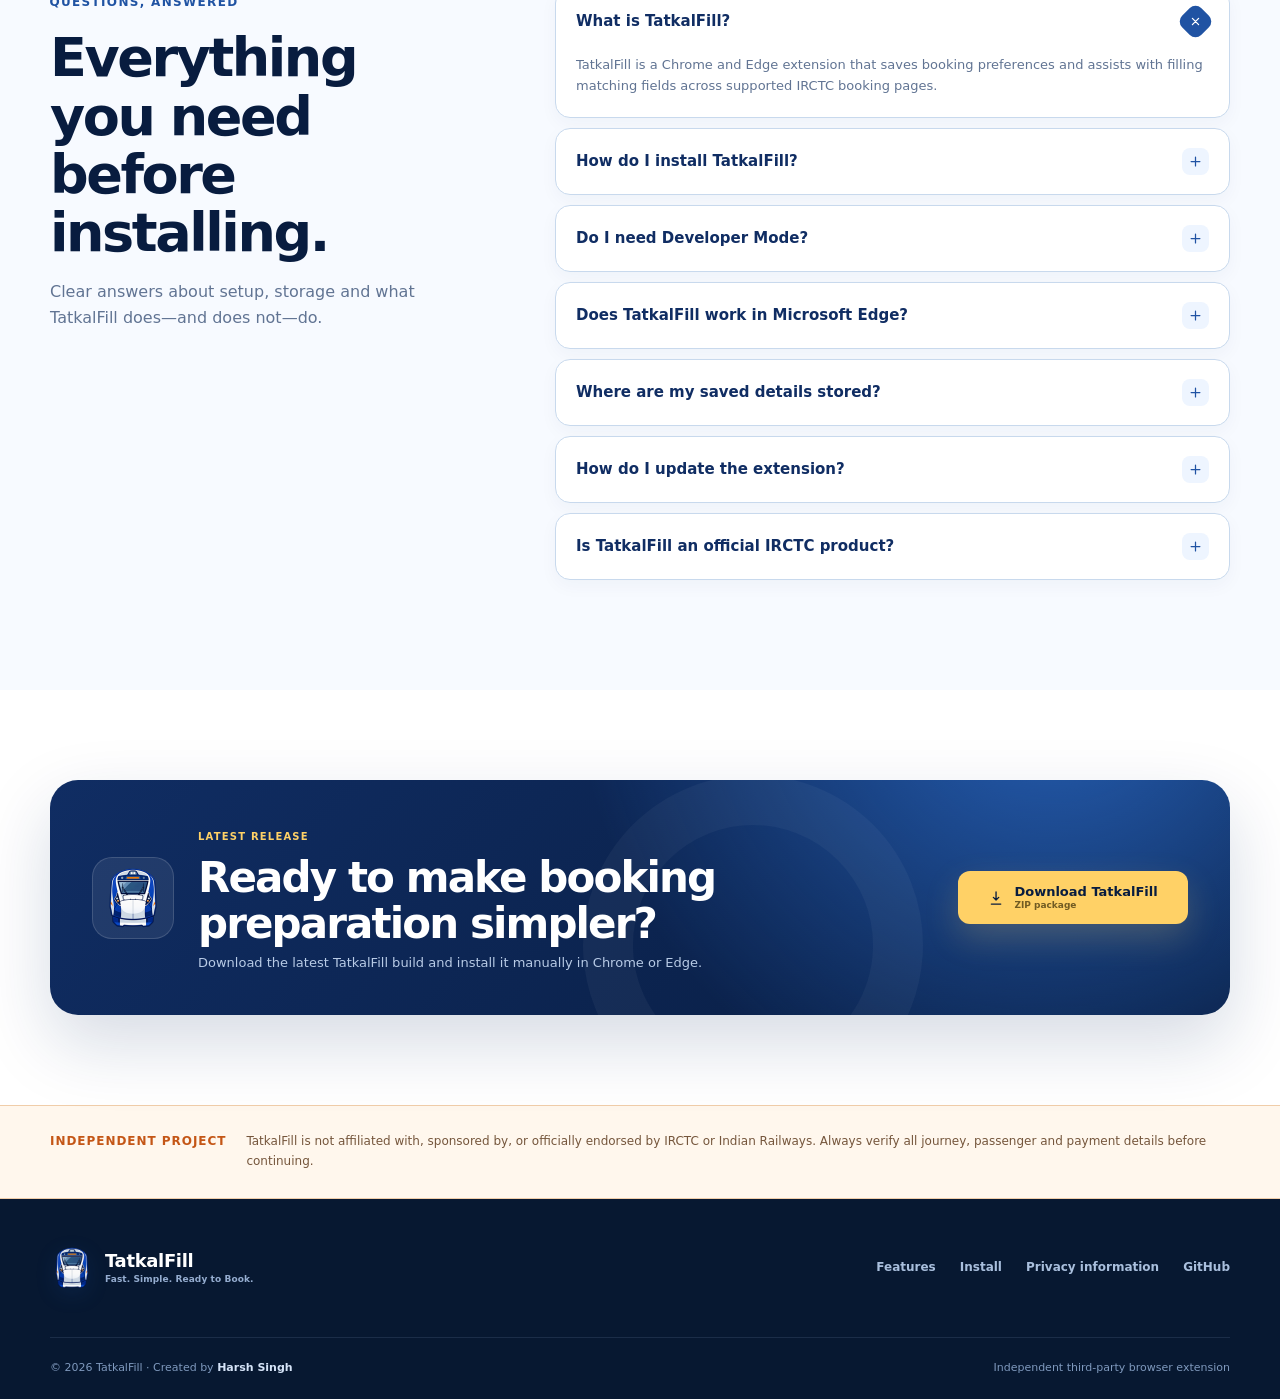
==== commit 3534adc4: "test: verify Cloudflare deployment" ====
--- a/website/index.html
+++ b/website/index.html
@@ -7,7 +7,7 @@
     <meta name="author" content="Harsh Singh" />
     <meta
       name="keywords"
-      content="TatkalFill, Tatkal Fill, IRCTC Tatkal, IRCTC Autofill, Tatkal Booking, Tatkal Booking Extension, IRCTC Chrome Extension, Chrome Extension for IRCTC, IRCTC Passenger Autofill, Train Ticket Autofill, Tatkal Booking Assistant, IRCTC Tatkal Helper, IRCTC Booking Assistant, IRCTC Ticket Autofill, IRCTC Form Filler, Tatkal Form Filler, Railway Ticket Autofill, Railway Booking Extension, Train Booking Assistant, Tatkal Ticket Booking, Tatkal Train Booking, IRCTC Passenger Details, IRCTC Journey Details, IRCTC Booking Tool, IRCTC Utility, Train Ticket Helper, Tatkal Booking Tool, Tatkal Autofill Extension, IRCTC Autofill Extension, Chrome Tatkal Extension, Edge Tatkal Extension, Browser Extension for IRCTC, Indian Railway Booking, Indian Railway Tatkal, Train Ticket Booking Tool, Fast Tatkal Booking, Tatkal Booking Helper, Passenger Details Autofill, Railway Passenger Autofill, IRCTC Automation Tool, Tatkal Booking Preparation, TatkalFill Extension, TatkalFill Chrome Extension, TatkalFill IRCTC, Harsh Singh, Harsh Kumar Singh, harsh-hsy, harsh-hsy GitHub, Harsh Singh Developer, TatkalFill Harsh Singh, IRCTC Extension Harsh Singh"
+      content="IRCTC automation tool, Tatkal booking helper, IRCTC auto booking extension, Tatkal ticket helper, Travel booking automationOnline ticket fillerIRCTC Tatkal autofill, Tatkal ticket booking assistant, IRCTC quick fill, Indian Railways booking tool, TatkalFill, Tatkal Fill, IRCTC Tatkal, IRCTC Autofill, Tatkal Booking, Tatkal Booking Extension, IRCTC Chrome Extension, Chrome Extension for IRCTC, IRCTC Passenger Autofill, Train Ticket Autofill, Tatkal Booking Assistant, IRCTC Tatkal Helper, IRCTC Booking Assistant, IRCTC Ticket Autofill, IRCTC Form Filler, Tatkal Form Filler, Railway Ticket Autofill, Railway Booking Extension, Train Booking Assistant, Tatkal Ticket Booking, Tatkal Train Booking, IRCTC Passenger Details, IRCTC Journey Details, IRCTC Booking Tool, IRCTC Utility, Train Ticket Helper, Tatkal Booking Tool, Tatkal Autofill Extension, IRCTC Autofill Extension, Chrome Tatkal Extension, Edge Tatkal Extension, Browser Extension for IRCTC, Indian Railway Booking, Indian Railway Tatkal, Train Ticket Booking Tool, Fast Tatkal Booking, Tatkal Booking Helper, Passenger Details Autofill, Railway Passenger Autofill, IRCTC Automation Tool, Tatkal Booking Preparation, TatkalFill Extension, TatkalFill Chrome Extension, TatkalFill IRCTC, Harsh Singh, Harsh Kumar Singh, harsh-hsy, harsh-hsy GitHub, Harsh Singh Developer, TatkalFill Harsh Singh, IRCTC Extension Harsh Singh"
     />
     <meta name="google-site-verification" content="ldLhmZGwmrP8AH81kahkCBuKS9-0LrNSk7eF8YcKSCI" />
     <meta name="robots" content="index, follow, max-image-preview:large, max-snippet:-1, max-video-preview:-1" />
